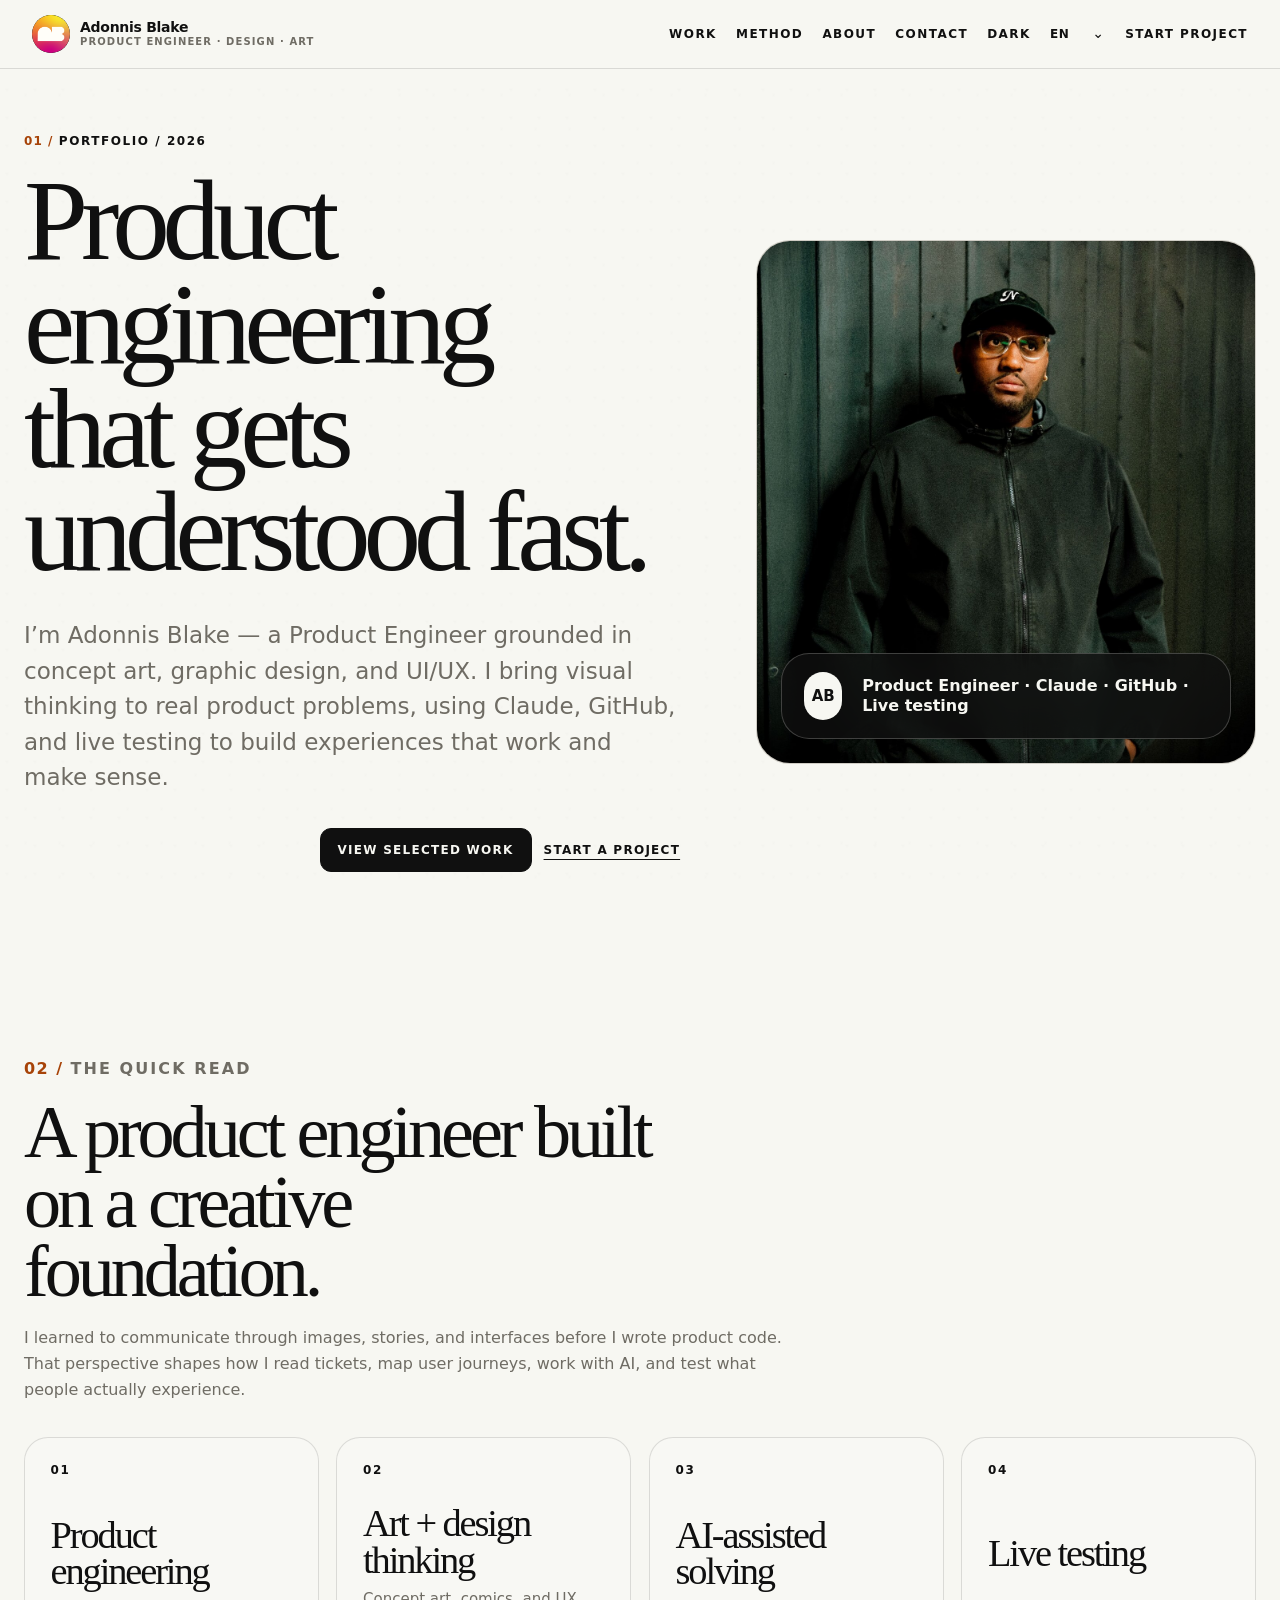
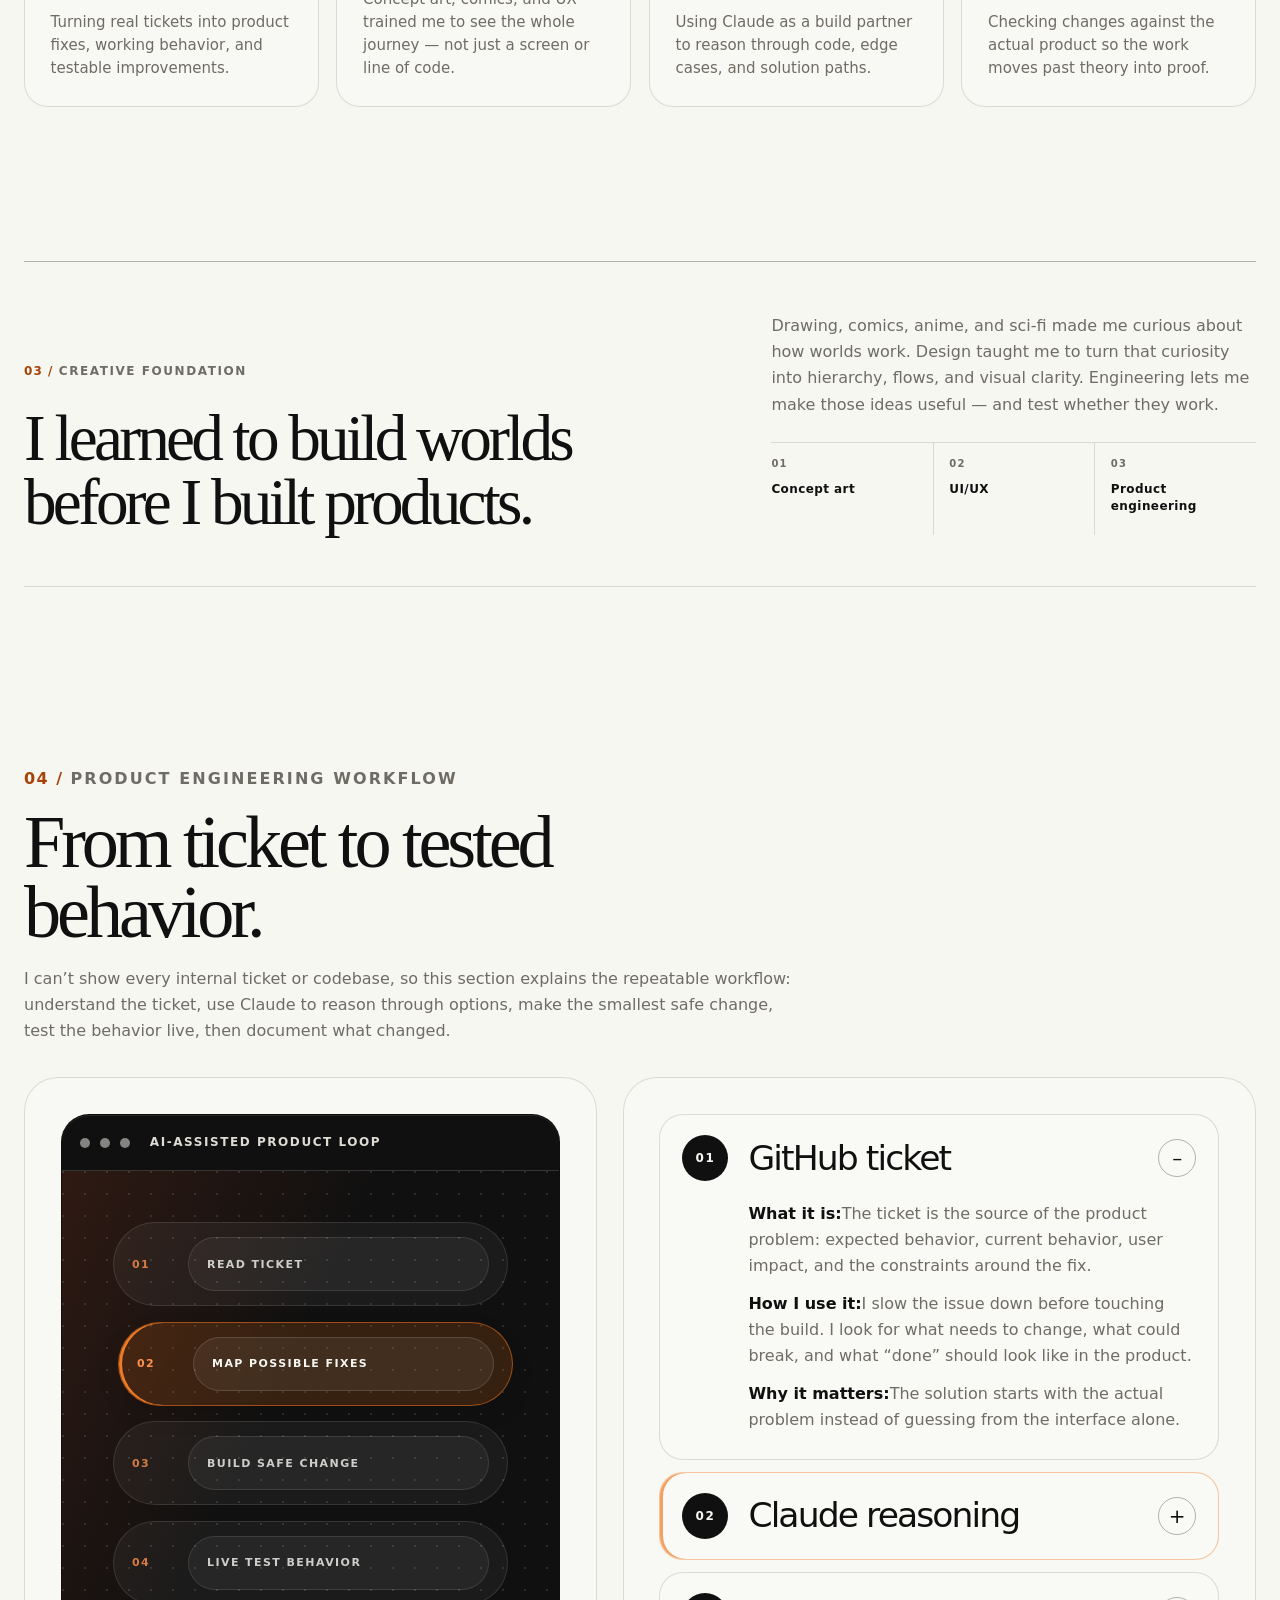
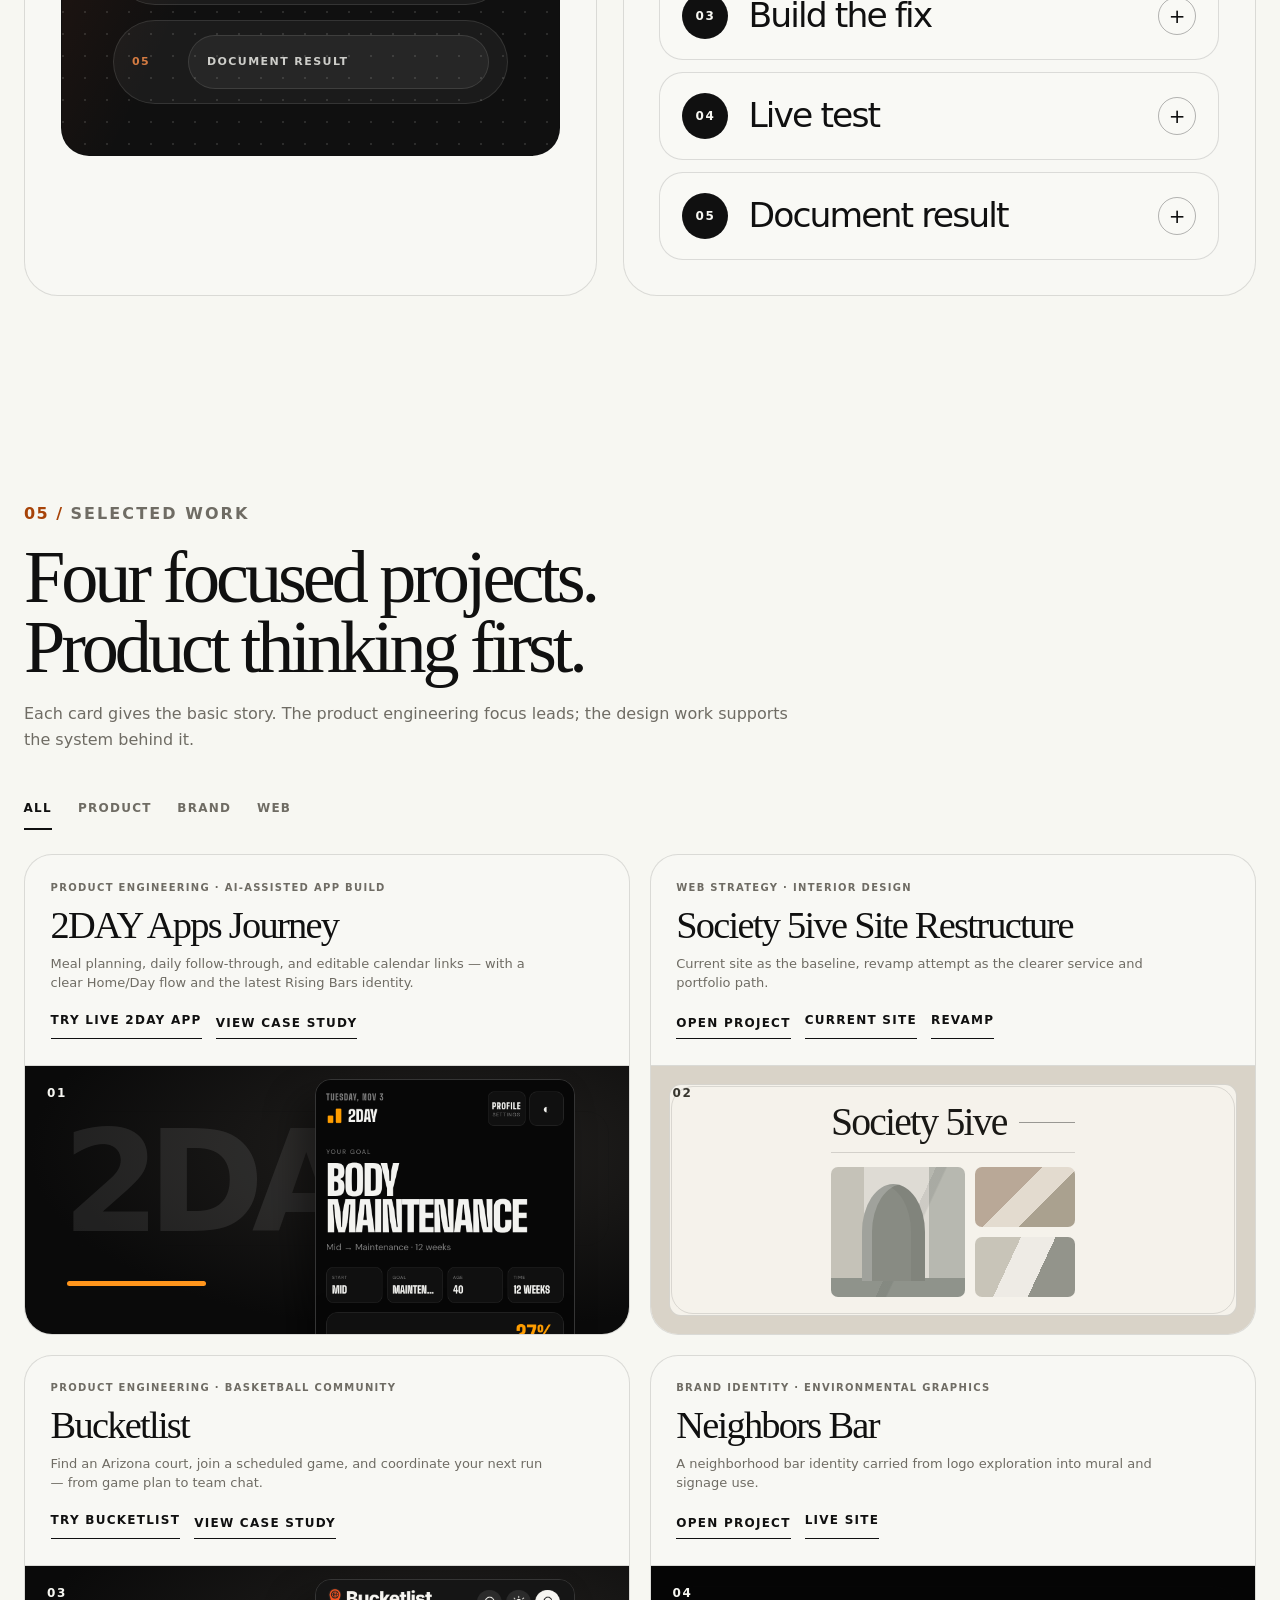
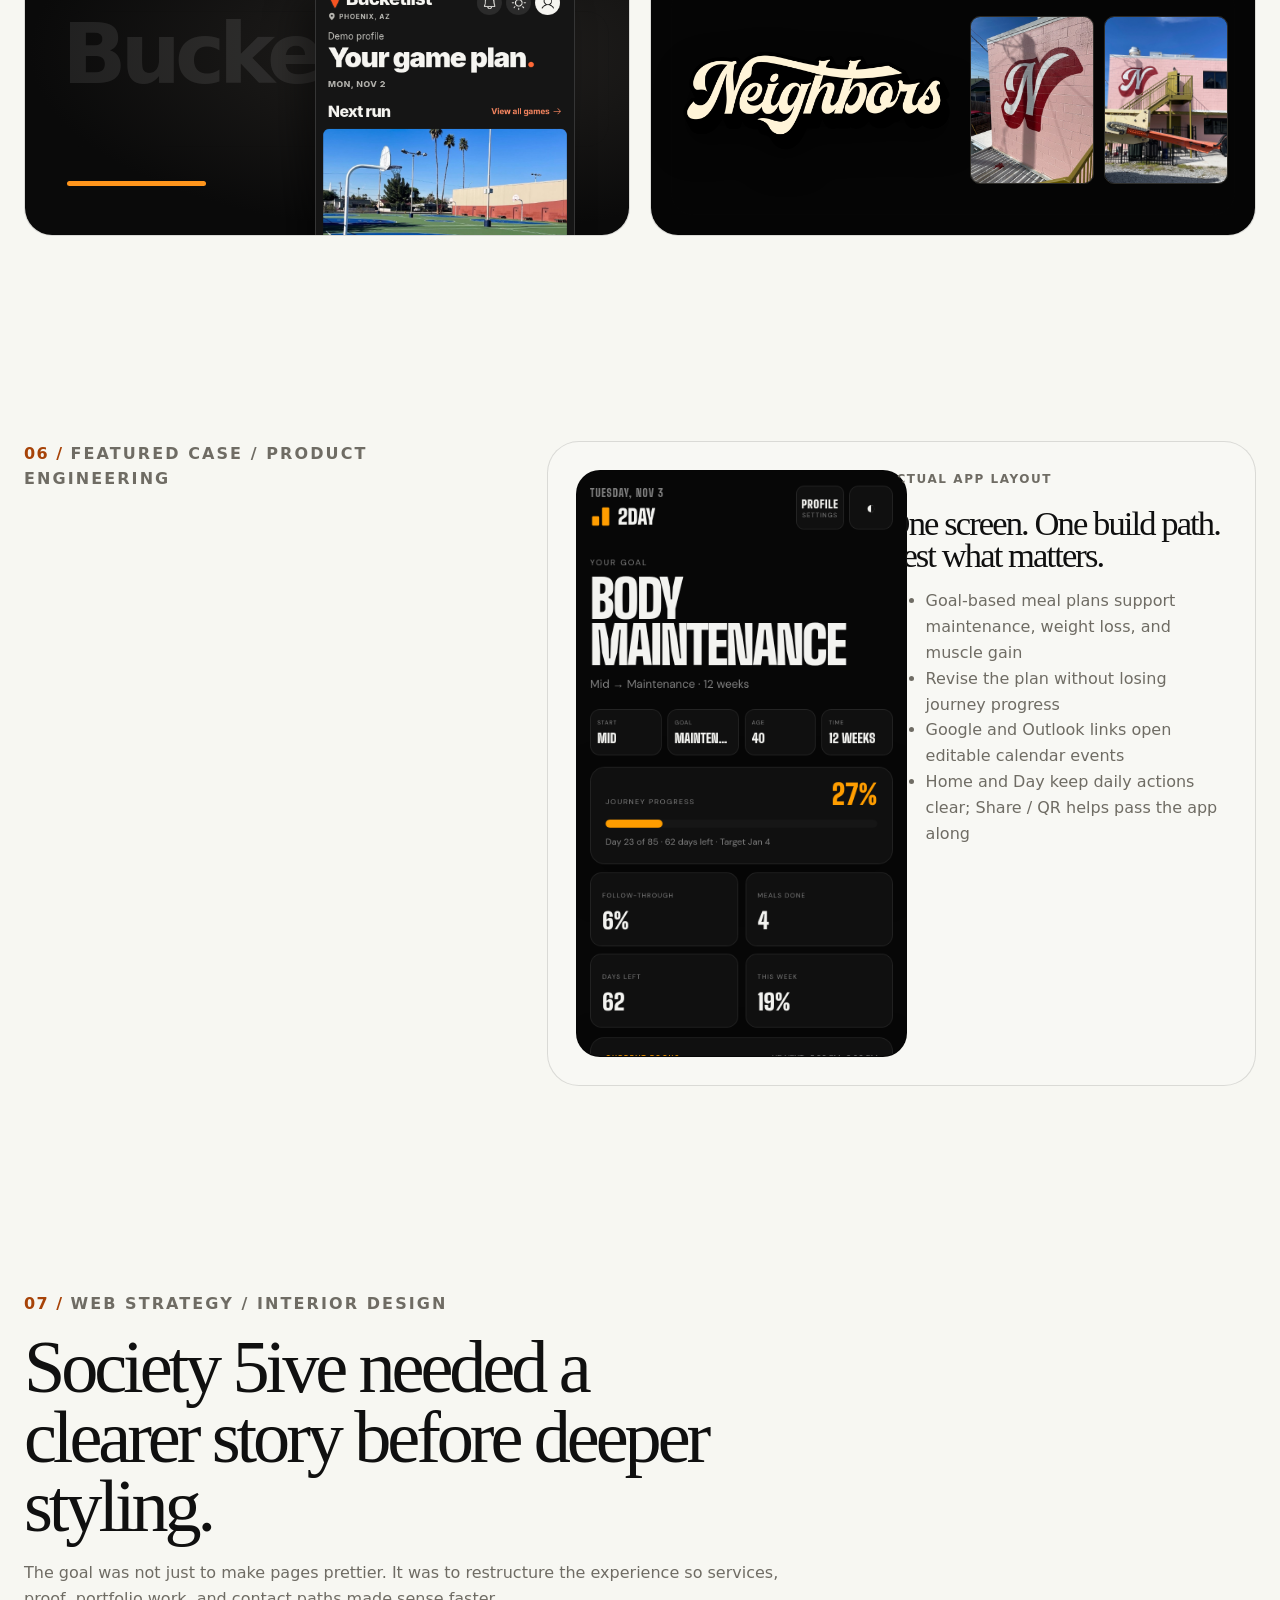
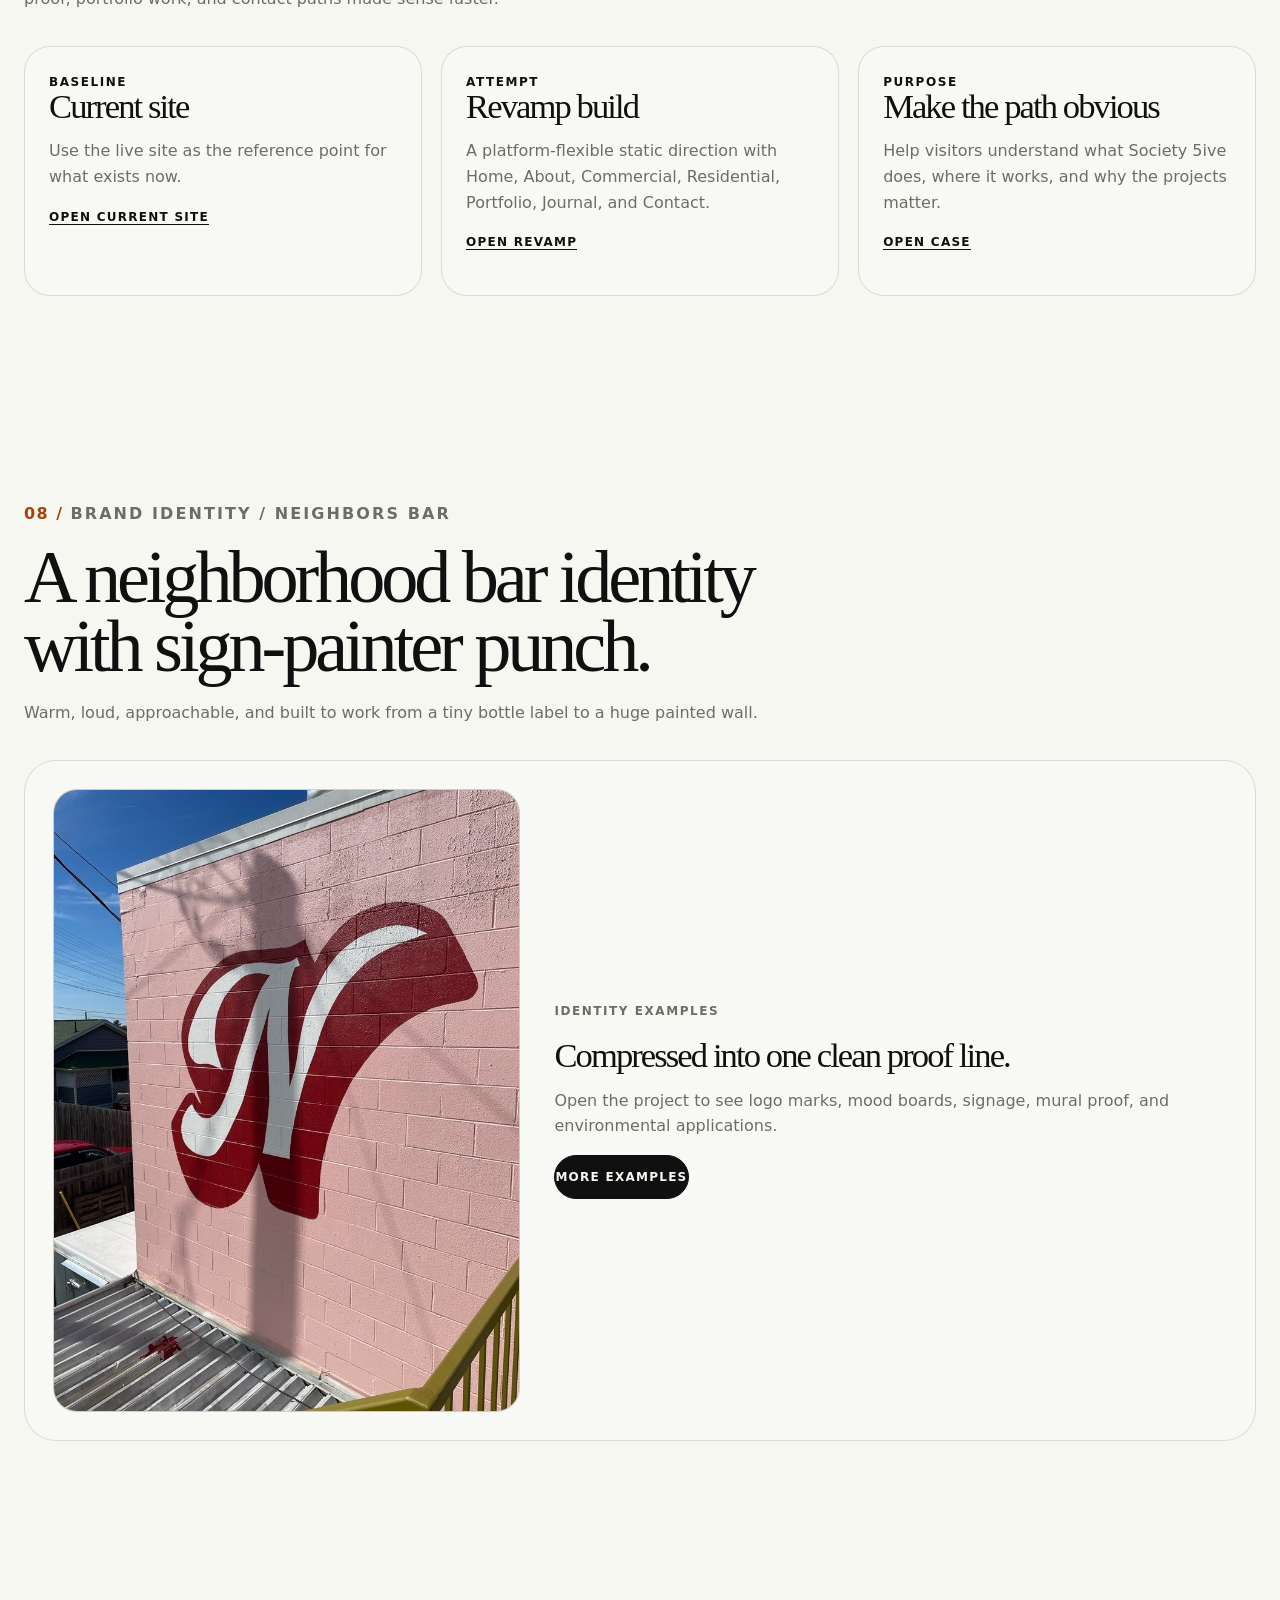
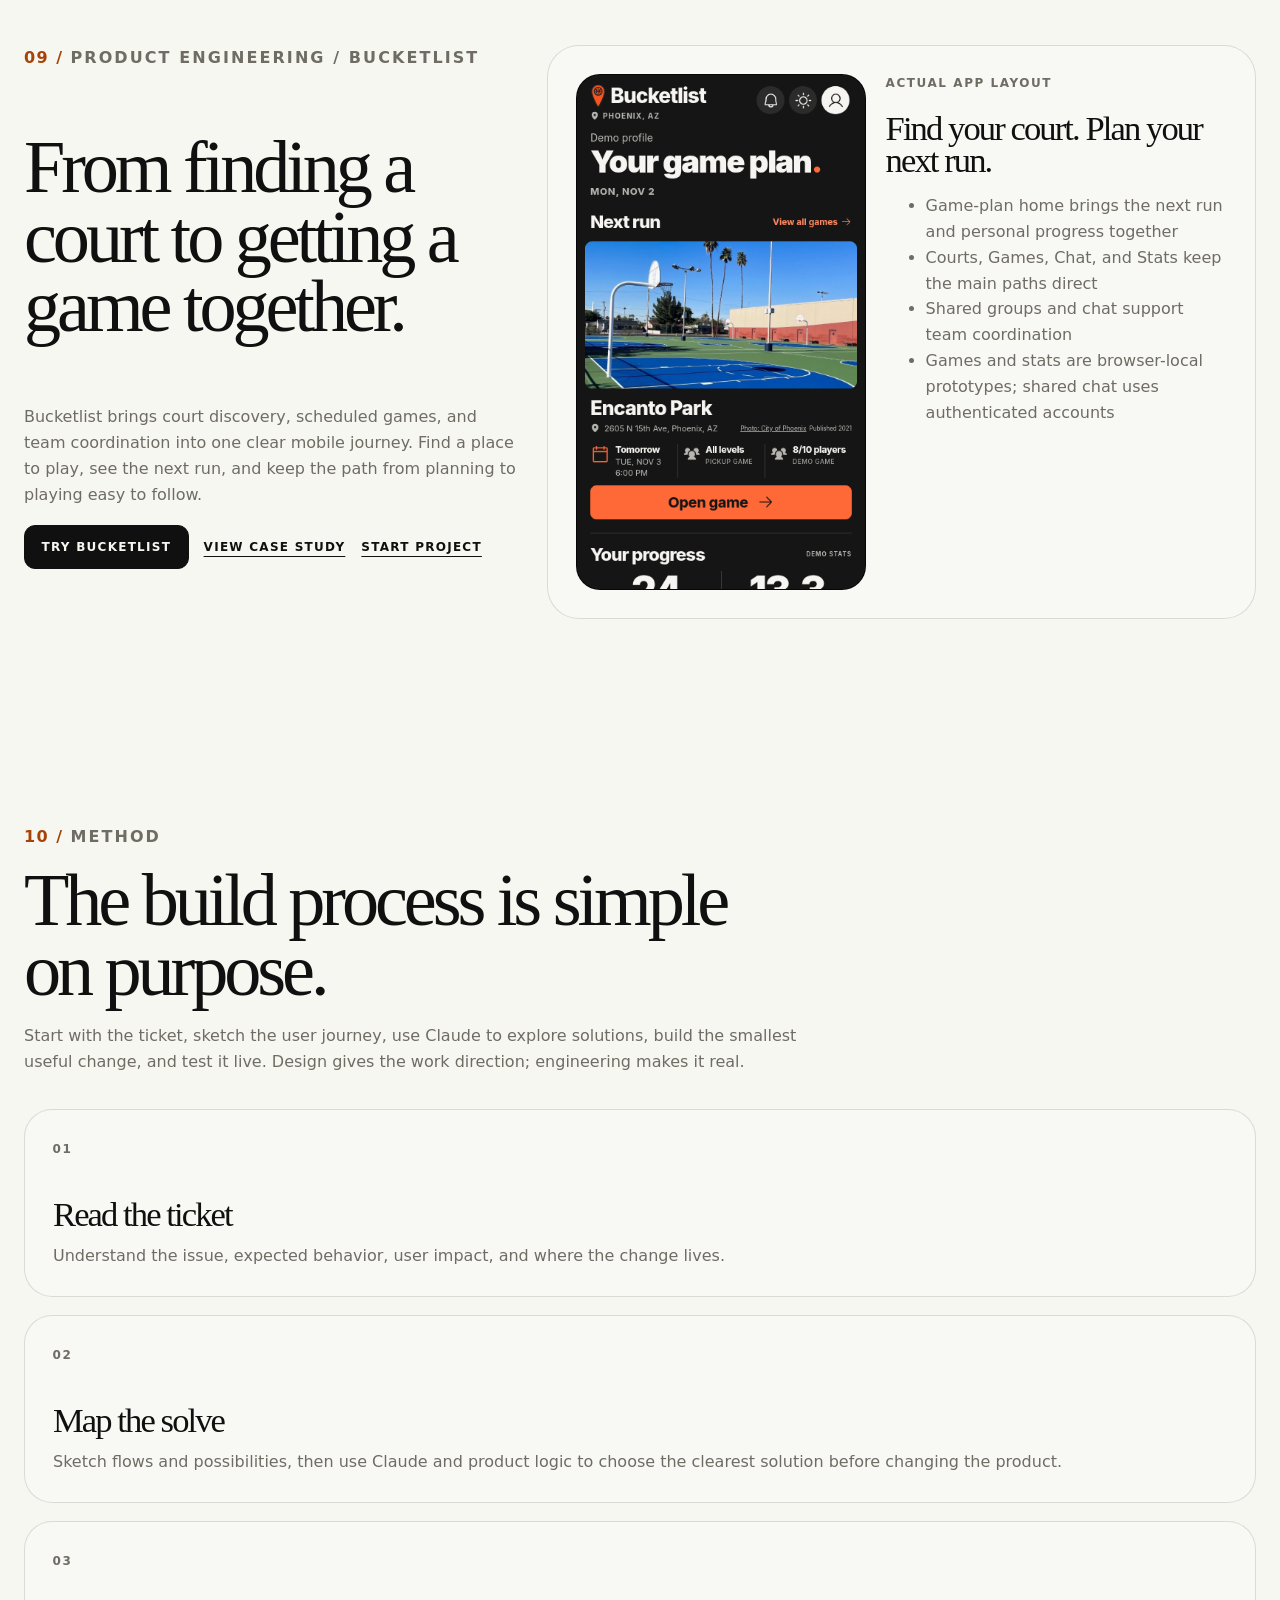
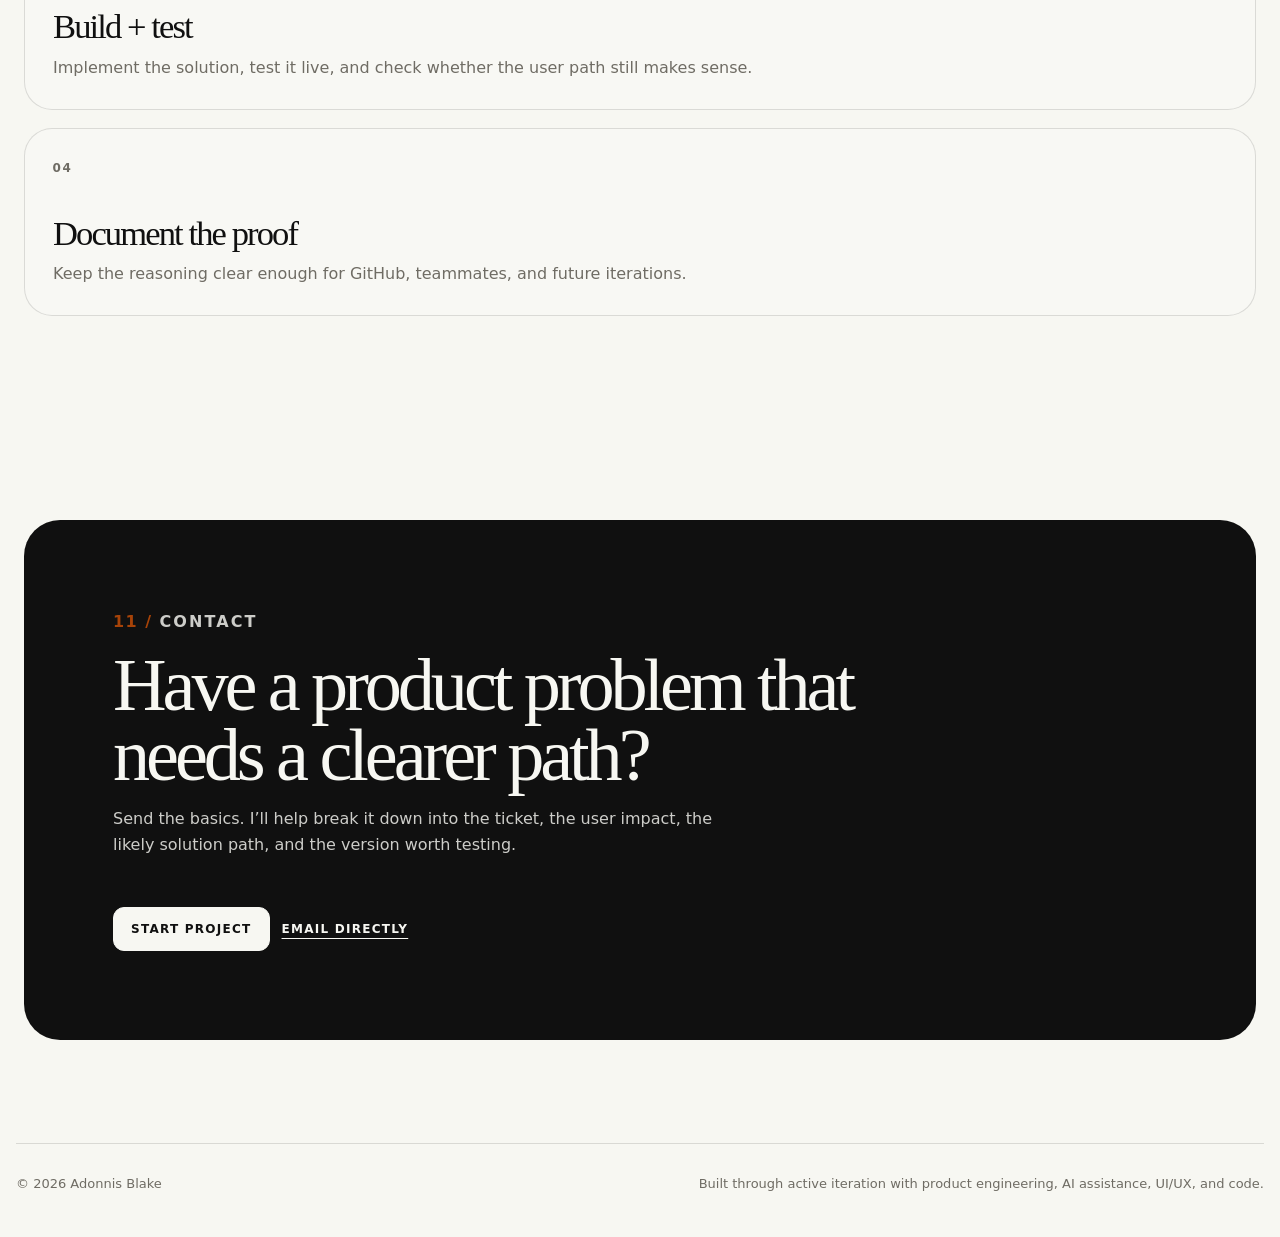
==== index.html @ 84b19114 "Refresh 2DAY portfolio previews and copy for release 12.1" ====
<!DOCTYPE html>
<html data-theme="light" lang="en">
<head>
<meta charset="utf-8"/>
<meta content="width=device-width, initial-scale=1" name="viewport"/><script>/* Match the saved theme before the first paint. */
try { const saved = localStorage.getItem('portfolio-theme'); if (saved === 'dark' || saved === 'light') document.documentElement.dataset.theme = saved; } catch (_) {}
</script>
<title>Adonnis Blake — Product Engineer / AI Build Practice</title>
<meta content="A simplified portfolio for Adonnis Blake: product engineering, Claude-assisted GitHub ticket work, live testing, UI/UX systems, and visual problem-solving." name="description"/>
<meta content="Adonnis Blake — Portfolio" property="og:title"/>
<meta content="Product engineering, Claude-assisted GitHub ticket work, live testing, UI/UX systems, and visual problem-solving with a concept-art edge." property="og:description"/>
<meta content="website" property="og:type"/>
<link href="assets/brand/adonnis-brand-icon.png" rel="icon" type="image/png"/>
<link href="assets/brand/adonnis-brand-icon.png" rel="apple-touch-icon"/>
<link as="image" href="assets/profile/adonnis-portrait.jpg" rel="preload"/>
<link href="styles.css" rel="stylesheet"/><link href="interaction.css" rel="stylesheet"/><link href="navigation.css" rel="stylesheet"/><link href="work-showcase.css" rel="stylesheet"/><link href="scroll-story.css" rel="stylesheet"/>
<link href="theme-contrast.css" rel="stylesheet"/><link href="studio-polish.css" rel="stylesheet"/>
</head>
<body>
<a class="skip" data-i18n="Skip to work" href="#work">Skip to work</a>
<div aria-hidden="true" class="grain"></div>
<header class="site-header" data-reveal="">
<a aria-label="Adonnis Blake home" class="brand" href="index.html#top">
<span class="brand-mark"><img alt="" src="assets/brand/adonnis-brand-icon.png"/></span>
<span class="brand-copy"><strong>Adonnis Blake</strong><small data-i18n="Product Engineer · Design · Art">Product Engineer · Design · Art</small></span>
</a>
<nav aria-label="Primary navigation" class="site-nav">
<a data-i18n="Work" href="#work">Work</a>
<a data-i18n="Method" href="#method">Method</a>
<a data-i18n="About" href="about.html">About</a>
<a data-i18n="Contact" href="#contact">Contact</a>
<button aria-label="Switch color theme" class="theme-toggle" data-i18n="Dark" data-theme-toggle="" type="button">Dark</button>
<label class="language-control"><span class="sr-only" data-i18n="Website language">Website language</span><select aria-label="Website language" data-language-select=""><option value="en">EN</option><option value="es">ES</option><option value="fr">FR</option><option value="zh">中文</option><option value="ja">日本語</option></select></label><button class="button button-dark nav-project-button" data-i18n="Start project" data-inquiry-open="" type="button">Start project</button>
</nav>
<button aria-controls="mobileNav" aria-expanded="false" class="menu-button" data-i18n="Menu" type="button">Menu</button>
</header>
<nav aria-label="Mobile navigation" class="mobile-nav" id="mobileNav">
<a data-i18n="Work" href="#work">Work</a>
<a data-i18n="Method" href="#method">Method</a>
<a data-i18n="About" href="about.html">About</a>
<a data-i18n="Contact" href="#contact">Contact</a>
<button aria-label="Switch color theme" class="theme-toggle" data-i18n="Dark" data-theme-toggle="" type="button">Dark</button>
<label class="language-control"><span class="sr-only" data-i18n="Website language">Website language</span><select aria-label="Website language" data-language-select=""><option value="en">EN</option><option value="es">ES</option><option value="fr">FR</option><option value="zh">中文</option><option value="ja">日本語</option></select></label><button class="button button-dark" data-i18n="Start project" data-inquiry-open="" type="button">Start project</button>
</nav>
<main id="top">
<section aria-label="Portfolio introduction" class="hero apple-hero">
<div class="hero-copy" data-reveal="">
<p class="eyebrow" data-i18n="Portfolio / 2026">Portfolio / 2026</p>
<h1 data-i18n="Product engineering that gets understood fast.">Product engineering that gets understood fast.</h1>
<p class="lead" data-i18n="I’m Adonnis Blake — a Product Engineer grounded in concept art, graphic design, and UI/UX. I bring visual thinking to real product problems, using Claude, GitHub, and live testing to build experiences that work and make sense.">I’m Adonnis Blake — a Product Engineer grounded in concept art, graphic design, and UI/UX. I bring visual thinking to real product problems, using Claude, GitHub, and live testing to build experiences that work and make sense.</p>
<div class="hero-actions">
<a class="button button-dark" data-i18n="View selected work" href="#work">View selected work</a>
<button class="button button-ghost" data-i18n="Start a project" data-inquiry-open="" type="button">Start a project</button>
</div>
</div>
<aside aria-label="Portfolio summary card" class="hero-product" data-reveal="">
<div class="hero-device">
<img alt="Portrait of Adonnis Blake" data-hero-parallax="" src="assets/profile/adonnis-portrait.jpg"/>
<div class="device-overlay">
<span>AB</span>
<p data-i18n="Product Engineer · Claude · GitHub · Live testing">Product Engineer · Claude · GitHub · Live testing</p>
</div>
</div>
</aside>
</section>
<section aria-labelledby="quick-read-title" class="section quick-read">
<div class="section-head compact" data-reveal="">
<p class="eyebrow" data-i18n="The quick read">The quick read</p>
<h2 data-i18n="A product engineer built on a creative foundation." id="quick-read-title">A product engineer built on a creative foundation.</h2>
<p data-i18n="I learned to communicate through images, stories, and interfaces before I wrote product code. That perspective shapes how I read tickets, map user journeys, work with AI, and test what people actually experience.">I learned to communicate through images, stories, and interfaces before I wrote product code. That perspective shapes how I read tickets, map user journeys, work with AI, and test what people actually experience.</p>
</div>
<div aria-label="Core creative lanes" class="feature-strip quick-lanes" data-reveal="">
<article><span>01</span><h3 data-i18n="Product engineering">Product engineering</h3><p data-i18n="Turning real tickets into product fixes, working behavior, and testable improvements.">Turning real tickets into product fixes, working behavior, and testable improvements.</p></article>
<article><span>02</span><h3 data-i18n="Art + design thinking">Art + design thinking</h3><p data-i18n="Concept art, comics, and UX trained me to see the whole journey — not just a screen or line of code.">Concept art, comics, and UX trained me to see the whole journey — not just a screen or line of code.</p></article>
<article><span>03</span><h3 data-i18n="AI-assisted solving">AI-assisted solving</h3><p data-i18n="Using Claude as a build partner to reason through code, edge cases, and solution paths.">Using Claude as a build partner to reason through code, edge cases, and solution paths.</p></article>
<article><span>04</span><h3 data-i18n="Live testing">Live testing</h3><p data-i18n="Checking changes against the actual product so the work moves past theory into proof.">Checking changes against the actual product so the work moves past theory into proof.</p></article>
</div>
</section>
<section aria-labelledby="creative-foundation-title" class="section creative-foundation">
<div class="creative-grid" data-reveal="">
<div class="creative-copy">
<p class="eyebrow" data-i18n="Creative foundation">Creative foundation</p>
<h2 id="creative-foundation-title" data-i18n="I learned to build worlds before I built products.">I learned to build worlds before I built products.</h2>
</div>
<div class="creative-support">
<p data-i18n="Drawing, comics, anime, and sci-fi made me curious about how worlds work. Design taught me to turn that curiosity into hierarchy, flows, and visual clarity. Engineering lets me make those ideas useful — and test whether they work.">Drawing, comics, anime, and sci-fi made me curious about how worlds work. Design taught me to turn that curiosity into hierarchy, flows, and visual clarity. Engineering lets me make those ideas useful — and test whether they work.</p>
<ol class="creative-path">
<li><span>01</span><strong data-i18n="Concept art">Concept art</strong></li>
<li><span>02</span><strong>UI/UX</strong></li>
<li><span>03</span><strong data-i18n="Product engineering">Product engineering</strong></li>
</ol>
</div>
</div>
</section>
<section aria-labelledby="skill-update-title" class="section skill-update">
<div class="section-head compact" data-reveal="">
<p class="eyebrow" data-i18n="Product engineering workflow">Product engineering workflow</p>
<h2 data-i18n="From ticket to tested behavior." id="skill-update-title">From ticket to tested behavior.</h2>
<p data-i18n="I can’t show every internal ticket or codebase, so this section explains the repeatable workflow: understand the ticket, use Claude to reason through options, make the smallest safe change, test the behavior live, then document what changed.">I can’t show every internal ticket or codebase, so this section explains the repeatable workflow: understand the ticket, use Claude to reason through options, make the smallest safe change, test the behavior live, then document what changed.</p>
</div>
<div class="engineering-workflow" data-reveal="">
<div aria-label="Product engineering workflow preview" aria-live="off" class="workflow-visual" data-workflow-scroll="">
<div class="workflow-window">
<div class="workflow-window-top">
<span></span><span></span><span></span>
<p data-i18n="AI-assisted product loop">AI-assisted product loop</p>
</div>
<ol aria-label="Product engineering workflow steps" class="workflow-code-lines">
<li class="is-current" data-workflow-step="1"><b>01</b><span data-i18n="Read ticket">Read ticket</span></li>
<li data-workflow-step="2"><b>02</b><span data-i18n="Map possible fixes">Map possible fixes</span></li>
<li data-workflow-step="3"><b>03</b><span data-i18n="Build safe change">Build safe change</span></li>
<li data-workflow-step="4"><b>04</b><span data-i18n="Live test behavior">Live test behavior</span></li>
<li data-workflow-step="5"><b>05</b><span data-i18n="Document result">Document result</span></li>
</ol>
</div>
</div>
<div aria-label="Product engineering focus areas" class="workflow-accordion">
<details class="workflow-tab is-current" data-step="1" open="">
<summary><span>01</span><strong data-i18n="GitHub ticket">GitHub ticket</strong></summary>
<div class="workflow-tab-body">
<p><b data-i18n="What it is:">What it is:</b><span data-i18n="The ticket is the source of the product problem: expected behavior, current behavior, user impact, and the constraints around the fix.">The ticket is the source of the product problem: expected behavior, current behavior, user impact, and the constraints around the fix.</span></p>
<p><b data-i18n="How I use it:">How I use it:</b><span data-i18n="I slow the issue down before touching the build. I look for what needs to change, what could break, and what “done” should look like in the product.">I slow the issue down before touching the build. I look for what needs to change, what could break, and what “done” should look like in the product.</span></p>
<p><b data-i18n="Why it matters:">Why it matters:</b><span data-i18n="The solution starts with the actual problem instead of guessing from the interface alone.">The solution starts with the actual problem instead of guessing from the interface alone.</span></p>
</div>
</details>
<details class="workflow-tab" data-step="2">
<summary><span>02</span><strong data-i18n="Claude reasoning">Claude reasoning</strong></summary>
<div class="workflow-tab-body">
<p><b data-i18n="What it is:">What it is:</b><span data-i18n="Claude is a reasoning and build partner that helps compare code paths, possible causes, edge cases, and implementation options.">Claude is a reasoning and build partner that helps compare code paths, possible causes, edge cases, and implementation options.</span></p>
<p><b data-i18n="How I use it:">How I use it:</b><span data-i18n="I use it like a senior pair-programming assistant: ask better questions, test assumptions, compare possible fixes, and avoid overbuilding the solution.">I use it like a senior pair-programming assistant: ask better questions, test assumptions, compare possible fixes, and avoid overbuilding the solution.</span></p>
<p><b data-i18n="Why it matters:">Why it matters:</b><span data-i18n="AI helps me move faster, but the work stays connected to the ticket, the user need, and the product behavior I need to prove.">AI helps me move faster, but the work stays connected to the ticket, the user need, and the product behavior I need to prove.</span></p>
</div>
</details>
<details class="workflow-tab" data-step="3">
<summary><span>03</span><strong data-i18n="Build the fix">Build the fix</strong></summary>
<div class="workflow-tab-body">
<p><b data-i18n="What it is:">What it is:</b><span data-i18n="The build step turns the reasoning into a working change: UI behavior, product logic, layout adjustment, or bug fix.">The build step turns the reasoning into a working change: UI behavior, product logic, layout adjustment, or bug fix.</span></p>
<p><b data-i18n="How I use it:">How I use it:</b><span data-i18n="I aim for the smallest safe change first. The goal is not to complicate the code — it is to make the product behave correctly.">I aim for the smallest safe change first. The goal is not to complicate the code — it is to make the product behave correctly.</span></p>
<p><b data-i18n="Why it matters:">Why it matters:</b><span data-i18n="Smaller changes are easier to review, easier to test, and easier to explain to the people depending on the product.">Smaller changes are easier to review, easier to test, and easier to explain to the people depending on the product.</span></p>
</div>
</details>
<details class="workflow-tab" data-step="4">
<summary><span>04</span><strong data-i18n="Live test">Live test</strong></summary>
<div class="workflow-tab-body">
<p><b data-i18n="What it is:">What it is:</b><span data-i18n="Live testing checks the change inside the actual product flow instead of only trusting the code, the mockup, or the AI suggestion.">Live testing checks the change inside the actual product flow instead of only trusting the code, the mockup, or the AI suggestion.</span></p>
<p><b data-i18n="How I use it:">How I use it:</b><span data-i18n="I test the before-and-after behavior, make sure the expected result happens, and watch for anything that feels confusing or broken for the user.">I test the before-and-after behavior, make sure the expected result happens, and watch for anything that feels confusing or broken for the user.</span></p>
<p><b data-i18n="Why it matters:">Why it matters:</b><span data-i18n="The work becomes proof-based: ticket → build → observed behavior.">The work becomes proof-based: ticket → build → observed behavior.</span></p>
</div>
</details>
<details class="workflow-tab" data-step="5">
<summary><span>05</span><strong data-i18n="Document result">Document result</strong></summary>
<div class="workflow-tab-body">
<p><b data-i18n="What it is:">What it is:</b><span data-i18n="Documentation explains what changed, why it changed, how it was tested, and what someone else should know when reviewing the work.">Documentation explains what changed, why it changed, how it was tested, and what someone else should know when reviewing the work.</span></p>
<p><b data-i18n="How I use it:">How I use it:</b><span data-i18n="I capture the important decisions, test notes, and product behavior so the solution is easier to review, revisit, and build on later.">I capture the important decisions, test notes, and product behavior so the solution is easier to review, revisit, and build on later.</span></p>
<p><b data-i18n="Why it matters:">Why it matters:</b><span data-i18n="Clear documentation turns a fix into shared understanding — and that is where design judgment supports engineering work.">Clear documentation turns a fix into shared understanding — and that is where design judgment supports engineering work.</span></p>
</div>
</details>
</div>
</div>
</section>
<section aria-labelledby="selected-work-title" class="section work-section" id="work">
<div class="section-head compact" data-reveal="">
<p class="eyebrow" data-i18n="Selected work">Selected work</p>
<h2 data-i18n="Four focused projects. Product thinking first." id="selected-work-title">Four focused projects. Product thinking first.</h2>
<p data-i18n="Each card gives the basic story. The product engineering focus leads; the design work supports the system behind it.">Each card gives the basic story. The product engineering focus leads; the design work supports the system behind it.</p>
</div>
<div aria-label="Project filters" class="filter-row" data-reveal="">
<button class="filter active" data-filter="all" data-i18n="All" type="button">All</button>
<button class="filter" data-filter="product" data-i18n="Product" type="button">Product</button>
<button class="filter" data-filter="brand" data-i18n="Brand" type="button">Brand</button>
<button class="filter" data-filter="web" data-i18n="Web" type="button">Web</button>
</div>
<div aria-label="Selected projects" class="work-grid">
<article class="project-card" data-category="product" data-modal="twoday" data-reveal="">
<a class="project-visual has-image visual-twoday" href="https://adoblake.github.io/2DAY-APP/" target="_blank" rel="noopener noreferrer" data-i18n-aria-label="Try live 2DAY app" aria-label="Try live 2DAY app">
<span class="project-number">01</span>
<img alt="2DAY Apps actual home layout preview" loading="lazy" src="assets/2day/2day-home-v12-1.png"/>
</a>
<div class="project-info">
<p data-i18n="Product Engineering · AI-assisted app build">Product Engineering · AI-assisted app build</p>
<h3>2DAY Apps Journey</h3>
<span data-i18n="Meal planning, daily follow-through, and editable calendar links — with a clear Home/Day flow and the latest Rising Bars identity.">Meal planning, daily follow-through, and editable calendar links — with a clear Home/Day flow and the latest Rising Bars identity.</span>
<div class="card-actions">
<a class="text-button" data-i18n="Try live 2DAY app" href="https://adoblake.github.io/2DAY-APP/" rel="noopener noreferrer" target="_blank">Try live 2DAY app</a>
<button class="text-button" data-i18n="View case study" data-modal-open="twoday" type="button">View case study</button>
</div>
</div>
</article>
<article class="project-card" data-category="web" data-modal="society" data-reveal="">
<button aria-label="Open Society 5ive project" class="project-visual visual-society" data-modal-open="society" type="button">
<span class="project-number">02</span>
<div aria-hidden="true" class="society-mini">
<div class="society-preview-masthead"><strong>Society 5ive</strong><i></i></div>
<div class="society-preview-layout">
<div class="society-preview-feature"></div>
<div class="society-preview-side"><i></i><i></i></div>
</div>
</div>
</button>
<div class="project-info">
<p data-i18n="Web Strategy · Interior Design">Web Strategy · Interior Design</p>
<h3 data-i18n="Society 5ive Site Restructure">Society 5ive Site Restructure</h3>
<span data-i18n="Current site as the baseline, revamp attempt as the clearer service and portfolio path.">Current site as the baseline, revamp attempt as the clearer service and portfolio path.</span>
<div class="card-actions">
<button class="text-button" data-i18n="Open project" data-modal-open="society" type="button">Open project</button>
<a class="text-button" data-i18n="Current site" href="https://society5ive.com/" rel="noreferrer" target="_blank">Current site</a>
<a class="text-button" data-i18n="Revamp" href="assets/society5ive/index.html" rel="noreferrer" target="_blank">Revamp</a>
</div>
</div>
</article>
<article class="project-card" data-category="product" data-modal="bucketlist" data-reveal="">
<a class="project-visual has-image visual-bucketlist" href="https://adoblake.github.io/bucketlist/" target="_blank" rel="noopener noreferrer" data-i18n-aria-label="Try BUCKETLIST" aria-label="Try BUCKETLIST">
<span class="project-number">03</span>
<img alt="Bucketlist game-plan screen showing the next basketball run at Encanto Park" loading="lazy" src="assets/bucketlist/game-plan-dark.png"/>
</a>
<div class="project-info">
<p data-i18n="Product Engineering · Basketball Community">Product Engineering · Basketball Community</p>
<h3>Bucketlist</h3>
<span data-i18n="Find an Arizona court, join a scheduled game, and coordinate your next run — from game plan to team chat.">Find an Arizona court, join a scheduled game, and coordinate your next run — from game plan to team chat.</span>
<div class="card-actions">
<a class="text-button" data-i18n="Try BUCKETLIST" href="https://adoblake.github.io/bucketlist/" target="_blank" rel="noopener noreferrer">Try BUCKETLIST</a>
<button class="text-button" data-i18n="View case study" data-modal-open="bucketlist" type="button">View case study</button>
</div>
</div>
</article>
<article class="project-card" data-category="brand" data-modal="neighbors" data-reveal="">
<button class="project-visual has-image visual-neighbor" data-caption="Neighbors Bar — custom wordmark exploration" data-image="assets/neighbors/neighbors-wordmark.png" type="button">
<span class="project-number">04</span>
<div aria-hidden="true" class="neighbor-preview">
<img alt="" class="neighbor-wordmark" loading="lazy" src="assets/neighbors/neighbors-wordmark.png"/>
<div class="neighbor-preview-strip">
<img alt="" loading="lazy" src="assets/neighbors/neighbors-wall-close.jpg"/>
<img alt="" loading="lazy" src="assets/neighbors/neighbors-building.jpg"/>
</div>
</div>
</button>
<div class="project-info">
<p data-i18n="Brand Identity · Environmental Graphics">Brand Identity · Environmental Graphics</p>
<h3>Neighbors Bar</h3>
<span data-i18n="A neighborhood bar identity carried from logo exploration into mural and signage use.">A neighborhood bar identity carried from logo exploration into mural and signage use.</span>
<div class="card-actions">
<button class="text-button" data-i18n="Open project" data-modal-open="neighbors" type="button">Open project</button>
<a class="text-button" data-i18n="Live site" href="https://neighborsgso.com/" rel="noreferrer" target="_blank">Live site</a>
</div>
</div>
</article>
</div>
</section>
<section aria-labelledby="twoday-title" class="section product-section split-case app-case" id="twoday-case">
<div class="case-copy" data-reveal="">
<p class="eyebrow" data-i18n="Featured case / Product Engineering">Featured case / Product Engineering</p>
<h2 data-i18n="2DAY shows the shift from design thinking to product engineering." id="twoday-title">2DAY shows the shift from design thinking to product engineering.</h2>
<p data-i18n="2DAY is still a product build journey, but the focus now sits closer to product engineering: translate the user goal, shape the logic, use AI assistance to accelerate the build, test the working version, and keep the interface simple enough that the next action is obvious.">2DAY is still a product build journey, but the focus now sits closer to product engineering: translate the user goal, shape the logic, use AI assistance to accelerate the build, test the working version, and keep the interface simple enough that the next action is obvious.</p>
<div class="case-actions">
<a class="button button-dark" data-i18n="Try live 2DAY app" href="https://adoblake.github.io/2DAY-APP/" rel="noopener noreferrer" target="_blank">Try live 2DAY app</a>
<button class="button button-ghost" data-i18n="View case study" data-modal-open="twoday" type="button">View case study</button>
<button class="button button-ghost" data-i18n="Start project" data-inquiry-open="" type="button">Start project</button>
</div>
</div>
<div class="app-showcase" data-reveal="">
<a class="app-proof" href="https://adoblake.github.io/2DAY-APP/" target="_blank" rel="noopener noreferrer" data-i18n-aria-label="Try live 2DAY app" aria-label="Try live 2DAY app">
<img alt="Current 2DAY Home screen with Rising Bars branding, maintenance goal, journey progress, and current focus" loading="lazy" src="assets/2day/2day-home-v12-1.png"/>
</a>
<div class="app-proof-notes">
<p class="eyebrow" data-i18n="Actual app layout">Actual app layout</p>
<h3 data-i18n="One screen. One build path. Test what matters.">One screen. One build path. Test what matters.</h3>
<ul>
<li data-i18n="Goal-based meal plans support maintenance, weight loss, and muscle gain">Goal-based meal plans support maintenance, weight loss, and muscle gain</li>
<li data-i18n="Revise the plan without losing journey progress">Revise the plan without losing journey progress</li>
<li data-i18n="Google and Outlook links open editable calendar events">Google and Outlook links open editable calendar events</li>
<li data-i18n="Home and Day keep daily actions clear; Share / QR helps pass the app along">Home and Day keep daily actions clear; Share / QR helps pass the app along</li>
</ul>
</div>
</div>
</section>
<section aria-labelledby="society-title" class="section simple-case" id="society-case">
<div class="section-head compact" data-reveal="">
<p class="eyebrow" data-i18n="Web strategy / Interior design">Web strategy / Interior design</p>
<h2 data-i18n="Society 5ive needed a clearer story before deeper styling." id="society-title">Society 5ive needed a clearer story before deeper styling.</h2>
<p data-i18n="The goal was not just to make pages prettier. It was to restructure the experience so services, proof, portfolio work, and contact paths made sense faster.">The goal was not just to make pages prettier. It was to restructure the experience so services, proof, portfolio work, and contact paths made sense faster.</p>
</div>
<div class="bento-grid" data-reveal="">
<article><span data-i18n="Baseline">Baseline</span><h3 data-i18n="Current site">Current site</h3><p data-i18n="Use the live site as the reference point for what exists now.">Use the live site as the reference point for what exists now.</p><a class="text-button" data-i18n="Open current site" href="https://society5ive.com/" rel="noreferrer" target="_blank">Open current site</a></article>
<article><span data-i18n="Attempt">Attempt</span><h3 data-i18n="Revamp build">Revamp build</h3><p data-i18n="A platform-flexible static direction with Home, About, Commercial, Residential, Portfolio, Journal, and Contact.">A platform-flexible static direction with Home, About, Commercial, Residential, Portfolio, Journal, and Contact.</p><a class="text-button" data-i18n="Open revamp" href="assets/society5ive/index.html" rel="noreferrer" target="_blank">Open revamp</a></article>
<article><span data-i18n="Purpose">Purpose</span><h3 data-i18n="Make the path obvious">Make the path obvious</h3><p data-i18n="Help visitors understand what Society 5ive does, where it works, and why the projects matter.">Help visitors understand what Society 5ive does, where it works, and why the projects matter.</p><button class="text-button" data-i18n="Open case" data-modal-open="society" type="button">Open case</button></article>
</div>
</section>
<section aria-labelledby="neighbors-title" class="section simple-case" id="neighbors-case">
<div class="section-head compact" data-reveal="">
<p class="eyebrow" data-i18n="Brand identity / Neighbors Bar">Brand identity / Neighbors Bar</p>
<h2 data-i18n="A neighborhood bar identity with sign-painter punch." id="neighbors-title">A neighborhood bar identity with sign-painter punch.</h2>
<p data-i18n="Warm, loud, approachable, and built to work from a tiny bottle label to a huge painted wall.">Warm, loud, approachable, and built to work from a tiny bottle label to a huge painted wall.</p>
</div>
<div class="feature-panel" data-reveal="">
<button data-caption="Neighbors wall mark — corrected orientation" data-image="assets/neighbors/neighbors-wall-close.jpg"><img alt="Neighbors wall mark on pink brick" loading="lazy" src="assets/neighbors/neighbors-wall-close.jpg"/></button>
<div>
<p class="eyebrow" data-i18n="Identity examples">Identity examples</p>
<h3 data-i18n="Compressed into one clean proof line.">Compressed into one clean proof line.</h3>
<p data-i18n="Open the project to see logo marks, mood boards, signage, mural proof, and environmental applications.">Open the project to see logo marks, mood boards, signage, mural proof, and environmental applications.</p>
<button class="button button-dark" data-i18n="More examples" data-modal-open="neighbors" type="button">More examples</button>
</div>
</div>
</section>
<section aria-labelledby="bucketlist-title" class="section product-section split-case app-case" id="bucketlist-case">
<div class="case-copy" data-reveal="">
<p class="eyebrow" data-i18n="Product engineering / Bucketlist">Product engineering / Bucketlist</p>
<h2 data-i18n="From finding a court to getting a game together." id="bucketlist-title">From finding a court to getting a game together.</h2>
<p data-i18n="Bucketlist brings court discovery, scheduled games, and team coordination into one clear mobile journey. Find a place to play, see the next run, and keep the path from planning to playing easy to follow.">Bucketlist brings court discovery, scheduled games, and team coordination into one clear mobile journey. Find a place to play, see the next run, and keep the path from planning to playing easy to follow.</p>
<div class="case-actions">
<a class="button button-dark" data-i18n="Try BUCKETLIST" href="https://adoblake.github.io/bucketlist/" target="_blank" rel="noopener noreferrer">Try BUCKETLIST</a>
<button class="button button-ghost" data-i18n="View case study" data-modal-open="bucketlist" type="button">View case study</button>
<button class="button button-ghost" data-i18n="Start project" data-inquiry-open="" type="button">Start project</button>
</div>
</div>
<div class="app-showcase" data-reveal="">
<a class="app-proof" href="https://adoblake.github.io/bucketlist/" target="_blank" rel="noopener noreferrer" data-i18n-aria-label="Try BUCKETLIST" aria-label="Try BUCKETLIST">
<img alt="Bucketlist game-plan home with the next basketball run and demonstration progress" loading="lazy" src="assets/bucketlist/game-plan-dark.png"/>
</a>
<div class="app-proof-notes">
<p class="eyebrow" data-i18n="Actual app layout">Actual app layout</p>
<h3 data-i18n="Find your court. Plan your next run.">Find your court. Plan your next run.</h3>
<ul>
<li data-i18n="Game-plan home brings the next run and personal progress together">Game-plan home brings the next run and personal progress together</li>
<li data-i18n="Courts, Games, Chat, and Stats keep the main paths direct">Courts, Games, Chat, and Stats keep the main paths direct</li>
<li data-i18n="Shared groups and chat support team coordination">Shared groups and chat support team coordination</li>
<li data-i18n="Games and stats are browser-local prototypes; shared chat uses authenticated accounts">Games and stats are browser-local prototypes; shared chat uses authenticated accounts</li>
</ul>
</div>
</div>
</section>
<section aria-labelledby="method-title" class="section method-section" id="method">
<div class="section-head compact" data-reveal="">
<p class="eyebrow" data-i18n="Method">Method</p>
<h2 data-i18n="The build process is simple on purpose." id="method-title">The build process is simple on purpose.</h2>
<p data-i18n="Start with the ticket, sketch the user journey, use Claude to explore solutions, build the smallest useful change, and test it live. Design gives the work direction; engineering makes it real.">Start with the ticket, sketch the user journey, use Claude to explore solutions, build the smallest useful change, and test it live. Design gives the work direction; engineering makes it real.</p>
</div>
<div class="method-list" data-reveal="">
<article><span>01</span><h3 data-i18n="Read the ticket">Read the ticket</h3><p data-i18n="Understand the issue, expected behavior, user impact, and where the change lives.">Understand the issue, expected behavior, user impact, and where the change lives.</p></article>
<article><span>02</span><h3 data-i18n="Map the solve">Map the solve</h3><p data-i18n="Sketch flows and possibilities, then use Claude and product logic to choose the clearest solution before changing the product.">Sketch flows and possibilities, then use Claude and product logic to choose the clearest solution before changing the product.</p></article>
<article><span>03</span><h3 data-i18n="Build + test">Build + test</h3><p data-i18n="Implement the solution, test it live, and check whether the user path still makes sense.">Implement the solution, test it live, and check whether the user path still makes sense.</p></article>
<article><span>04</span><h3 data-i18n="Document the proof">Document the proof</h3><p data-i18n="Keep the reasoning clear enough for GitHub, teammates, and future iterations.">Keep the reasoning clear enough for GitHub, teammates, and future iterations.</p></article>
</div>
</section>
<section aria-labelledby="contact-title" class="section contact-section" id="contact">
<div class="contact-card" data-reveal="">
<p class="eyebrow" data-i18n="Contact">Contact</p>
<h2 data-i18n="Have a product problem that needs a clearer path?" id="contact-title">Have a product problem that needs a clearer path?</h2>
<p data-i18n="Send the basics. I’ll help break it down into the ticket, the user impact, the likely solution path, and the version worth testing.">Send the basics. I’ll help break it down into the ticket, the user impact, the likely solution path, and the version worth testing.</p>
<div class="contact-actions">
<button class="button button-paper" data-i18n="Start project" data-inquiry-open="" type="button">Start project</button>
<a class="button button-outline-paper" data-i18n="Email directly" href="mailto:adoblake@gmail.com">Email directly</a>
</div>
</div>
</section>
</main>
<footer class="site-footer">
<span>© 2026 Adonnis Blake</span>
<span data-i18n="Built through active iteration with product engineering, AI assistance, UI/UX, and code.">Built through active iteration with product engineering, AI assistance, UI/UX, and code.</span>
</footer>
<div aria-hidden="true" aria-labelledby="projectModalTitle" aria-modal="true" class="modal" id="projectModal" role="dialog">
<div class="modal-backdrop" data-modal-close=""></div>
<article class="modal-panel" role="document">
<button class="modal-close" data-i18n="Close" data-modal-close="" type="button">Close</button>
<p class="eyebrow" id="projectModalKicker"></p>
<h2 id="projectModalTitle"></h2>
<p id="projectModalIntro"></p>
<div class="modal-meta" id="projectModalMeta"></div>
<div class="modal-body" id="projectModalBody"></div>
<div class="examples-shell" id="modalExamplesShell">
<div class="examples-line">
<div><p class="eyebrow" data-i18n="Visual examples">Visual examples</p><p data-i18n="Open the examples only when you want the full proof board." id="projectModalExamplesNote">Open the examples only when you want the full proof board.</p></div>
<button aria-expanded="false" class="button button-dark" data-i18n="More" id="modalExamplesToggle" type="button">More</button>
</div>
<div aria-hidden="true" class="examples-panel" id="projectModalExamples"></div>
</div>
<div class="modal-actions" id="projectModalActions"></div>
</article>
</div>
<div aria-hidden="true" aria-label="Image preview" aria-modal="true" class="modal image-modal" id="imageModal" role="dialog">
<div class="modal-backdrop" data-image-close=""></div>
<figure class="image-panel">
<button class="modal-close" data-i18n="Close" data-image-close="" type="button">Close</button>
<img alt="" id="imageModalImg">
<figcaption id="imageModalCaption"></figcaption>
</img></figure>
</div>
<div aria-hidden="true" aria-labelledby="inquiryTitle" aria-modal="true" class="modal inquiry-modal" id="inquiryModal" role="dialog">
<div class="modal-backdrop" data-inquiry-close=""></div>
<article class="modal-panel inquiry-panel" role="document">
<button class="modal-close" data-i18n="Close" data-inquiry-close="" type="button">Close</button>
<p class="eyebrow" data-i18n="Start a project">Start a project</p>
<h2 data-i18n="Send the basics." id="inquiryTitle">Send the basics.</h2>
<p data-i18n="Nothing overcomplicated. Tell me what you’re building, what kind of help you need, and where the project stands.">Nothing overcomplicated. Tell me what you’re building, what kind of help you need, and where the project stands.</p>
<form class="inquiry-form" id="inquiryForm">
<label><span data-i18n="Name">Name</span><input data-i18n-placeholder="Your name" name="name" placeholder="Your name" required="" type="text"/></label>
<label><span data-i18n="Email">Email</span><input data-i18n-placeholder="you@email.com" name="email" placeholder="you@email.com" required="" type="email"/></label>
<label><span data-i18n="Project type">Project type</span><select name="type"><option>Product engineering / UI UX</option><option>Brand identity</option><option>Website / landing page</option><option>Creative direction / brand system</option><option>Not sure yet</option></select></label>
<label><span data-i18n="Timeline">Timeline</span><select name="timeline"><option>Just exploring</option><option>This month</option><option>1–3 months</option><option>3+ months</option></select></label>
<label><span data-i18n="Budget / scope">Budget / scope</span><select name="budget"><option>Small focused pass</option><option>Medium project</option><option>Large / ongoing build</option><option>Need help scoping</option></select></label>
<label class="full"><span data-i18n="Message">Message</span><textarea data-i18n-placeholder="What are you trying to make? What should people understand?" name="message" placeholder="What are you trying to make? What should people understand?" required="" rows="5"></textarea></label>
<button class="button button-dark full" data-i18n="Prepare email" type="submit">Prepare email</button>
</form>
</article>
</div>
<script src="i18n.js"></script><script src="script.js"></script><script src="scroll-story.js" defer></script>
</body>
</html>
---- styles.css ----
:root {
  --ink: #101010;
  --paper: #f7f7f2;
  --muted: #76736b;
  --line: rgba(16, 16, 16, 0.13);
  --line-strong: rgba(16, 16, 16, 0.3);
  --soft: #ebe8df;
  --soft-2: #d9d4c8;
  --max: 1440px;
  --radius: 28px;
  --ease: cubic-bezier(.16, 1, .3, 1);
}

* { box-sizing: border-box; }
html { scroll-behavior: smooth; }
body {
  margin: 0;
  font-family: Inter, ui-sans-serif, system-ui, -apple-system, BlinkMacSystemFont, "Segoe UI", sans-serif;
  background: var(--paper);
  color: var(--ink);
  overflow-x: hidden;
}
body.modal-open { overflow: hidden; }
::selection { background: var(--ink); color: var(--paper); }
a { color: inherit; text-decoration: none; }
button { font: inherit; }

.skip {
  position: fixed;
  left: 18px;
  top: -80px;
  z-index: 1000;
  padding: 12px 16px;
  background: var(--ink);
  color: var(--paper);
  border-radius: 999px;
  transition: top .25s var(--ease);
}
.skip:focus { top: 18px; }

.grain {
  position: fixed;
  inset: 0;
  pointer-events: none;
  opacity: .11;
  z-index: 1;
  background-image:
    radial-gradient(circle at 25% 20%, rgba(16,16,16,.18), transparent 2px),
    radial-gradient(circle at 75% 80%, rgba(16,16,16,.15), transparent 2px);
  background-size: 28px 28px, 34px 34px;
  mix-blend-mode: multiply;
}

.cursor {
  width: 18px;
  height: 18px;
  border: 1px solid var(--ink);
  border-radius: 999px;
  position: fixed;
  left: 0;
  top: 0;
  z-index: 999;
  pointer-events: none;
  transform: translate(-50%, -50%);
  transition: width .22s var(--ease), height .22s var(--ease), background .22s var(--ease), opacity .22s var(--ease);
  mix-blend-mode: difference;
  background: rgba(247,247,242,.25);
}
.cursor.is-hovering { width: 54px; height: 54px; background: rgba(247,247,242,.75); }

.site-header {
  position: fixed;
  top: 0;
  left: 0;
  right: 0;
  z-index: 50;
  display: grid;
  grid-template-columns: max-content 1fr max-content;
  align-items: center;
  gap: 24px;
  width: calc(100% - 48px);
  margin: 20px 24px 0;
  padding: 0;
  border: 0;
  border-radius: 0;
  backdrop-filter: none;
  background: transparent;
}

.brand {
  display: inline-flex;
  align-items: center;
  gap: 10px;
  width: max-content;
  padding: 8px 10px 8px 8px;
  border: 1px solid var(--line);
  border-radius: 999px;
  background: rgba(247, 247, 242, .64);
  backdrop-filter: blur(18px);
}
.brand-mark {
  display: grid;
  place-items: center;
  width: 38px;
  height: 38px;
  border-radius: 50%;
  background: var(--ink);
  color: var(--paper);
  font-size: 12px;
  letter-spacing: -.03em;
}
.brand-text { font-size: 14px; font-weight: 600; letter-spacing: -.02em; }
.site-nav { display: flex; align-items: center; justify-content: flex-end; gap: 8px; justify-self: end; }
.site-nav a, .mobile-nav a {
  padding: 10px 14px;
  border-radius: 999px;
  color: var(--muted);
  font-size: 13px;
  transition: background .25s var(--ease), color .25s var(--ease), border-color .25s var(--ease);
}
.site-nav {
  padding: 8px;
  border: 1px solid var(--line);
  border-radius: 999px;
  background: rgba(247, 247, 242, .64);
  backdrop-filter: blur(18px);
}
.site-nav a:hover, .mobile-nav a:hover { background: var(--soft); color: var(--ink); }
.menu-button {
  display: none;
  justify-self: end;
  border: 1px solid var(--line);
  background: transparent;
  border-radius: 999px;
  padding: 10px 14px;
  cursor: pointer;
}
.mobile-nav {
  display: none;
  position: fixed;
  z-index: 45;
  top: 82px;
  left: 24px;
  right: 24px;
  border-radius: 24px;
  border: 1px solid var(--line);
  background: rgba(247, 247, 242, .95);
  backdrop-filter: blur(18px);
  padding: 12px;
}
.mobile-nav.is-open { display: grid; gap: 4px; }

main { position: relative; z-index: 2; }
.hero {
  min-height: 100vh;
  width: 100%;
  margin: 0;
  display: grid;
  grid-template-columns: 1fr;
  gap: 34px;
  align-items: start;
  padding: 132px 24px 64px;
}
.hero-meta {
  display: flex;
  justify-content: space-between;
  gap: 18px;
  width: 100%;
  color: var(--muted);
  font-size: 12px;
  letter-spacing: .08em;
  text-transform: uppercase;
}
.hero-copy { width: 100%; }
.eyebrow {
  margin: 0 0 18px;
  color: var(--muted);
  text-transform: uppercase;
  letter-spacing: .12em;
  font-size: 12px;
  font-weight: 700;
}
.hero-title {
  margin: 0;
  width: 100%;
  font-family: Georgia, "Times New Roman", serif;
  font-weight: 400;
  letter-spacing: -.085em;
  line-height: .8;
  font-size: clamp(68px, 13.4vw, 224px);
}
.hero-title span { display: block; }
.hero-intro {
  display: grid;
  grid-template-columns: minmax(280px, 720px) 1fr;
  gap: 26px;
  align-items: end;
  margin-top: 34px;
}
.hero-intro p {
  margin: 0;
  color: var(--muted);
  font-size: clamp(16px, 1.6vw, 20px);
  line-height: 1.55;
}
.hero-actions, .contact-actions { display: flex; flex-wrap: wrap; gap: 10px; }
.hero-actions { justify-content: flex-end; }
.button {
  display: inline-flex;
  align-items: center;
  justify-content: center;
  min-height: 46px;
  padding: 12px 18px;
  border-radius: 999px;
  border: 1px solid var(--line-strong);
  font-weight: 700;
  font-size: 13px;
  transition: transform .25s var(--ease), background .25s var(--ease), color .25s var(--ease), border-color .25s var(--ease);
}
.button:hover { transform: translateY(-2px); }
.button-dark { background: var(--ink); color: var(--paper); border-color: var(--ink); }
.button-ghost { background: transparent; color: var(--ink); }

.hero-stage {
  position: relative;
  width: 100%;
  height: clamp(360px, 38vw, 560px);
  min-height: 360px;
  margin-top: 10px;
}
.orb {
  position: absolute;
  border-radius: 50%;
  filter: blur(1px);
  opacity: .8;
}
.orb-one {
  width: 310px;
  height: 310px;
  right: 10%;
  top: 6%;
  background: radial-gradient(circle at 35% 35%, #fff, #cfc9bc 58%, transparent 60%);
}
.orb-two {
  width: 180px;
  height: 180px;
  left: 2%;
  bottom: 8%;
  border: 1px solid var(--line-strong);
}
.stage-card {
  position: absolute;
  border: 1px solid var(--line);
  border-radius: var(--radius);
  background: rgba(247, 247, 242, .72);
  backdrop-filter: blur(16px);
  box-shadow: 0 32px 90px rgba(16,16,16,.08);
  transform-style: preserve-3d;
  will-change: transform;
}
.stage-card-main {
  inset: 0 28% 0 0;
  padding: clamp(24px, 3vw, 44px);
  display: grid;
  align-content: space-between;
}
.stage-card-main strong {
  font-size: clamp(42px, 4.8vw, 84px);
  line-height: .86;
  letter-spacing: -.075em;
  font-family: Georgia, "Times New Roman", serif;
  font-weight: 400;
  max-width: 7ch;
}
.stage-label {
  color: var(--muted);
  font-size: 12px;
  text-transform: uppercase;
  letter-spacing: .1em;
}
.stage-grid {
  display: grid;
  grid-template-columns: repeat(3, 1fr);
  gap: 8px;
  width: 74%;
  justify-self: end;
}
.stage-grid span {
  aspect-ratio: 1.2 / 1;
  border: 1px solid var(--line);
  border-radius: 16px;
  background: linear-gradient(135deg, var(--soft), transparent);
}
.stage-card-side {
  right: 0;
  bottom: 0;
  width: min(26%, 360px);
  min-width: 190px;
  padding: 18px;
  display: grid;
  gap: 10px;
}
.stage-card-side span {
  border-bottom: 1px solid var(--line);
  padding-bottom: 8px;
  font-size: 14px;
  font-weight: 700;
}

.marquee {
  border-top: 1px solid var(--line);
  border-bottom: 1px solid var(--line);
  overflow: hidden;
  padding: 18px 0;
  background: var(--ink);
  color: var(--paper);
}
.marquee-track {
  display: flex;
  gap: 24px;
  width: max-content;
  animation: marquee 30s linear infinite;
}
.marquee span {
  font-family: Georgia, "Times New Roman", serif;
  font-size: clamp(32px, 5vw, 84px);
  line-height: 1;
  letter-spacing: -.06em;
  opacity: .95;
}
@keyframes marquee { to { transform: translateX(-50%); } }

.section {
  width: min(calc(100% - 32px), var(--max));
  margin: 0 auto;
  padding: clamp(72px, 10vw, 160px) 0;
}
.section-kicker {
  color: var(--muted);
  letter-spacing: .12em;
  text-transform: uppercase;
  font-size: 12px;
  font-weight: 800;
  margin-bottom: 24px;
}
.intro-grid {
  display: grid;
  grid-template-columns: 1.25fr .75fr;
  gap: 48px;
  border-top: 1px solid var(--line);
  padding-top: 34px;
}
.intro-grid h2, .section-head h2, .sticky-title h2, .about-copy h2, .contact-card h2 {
  margin: 0;
  font-family: Georgia, "Times New Roman", serif;
  font-weight: 400;
  letter-spacing: -.06em;
  line-height: .94;
  font-size: clamp(44px, 7.2vw, 112px);
}
.intro-grid p, .section-head p, .sticky-title p, .about-body p, .contact-card p {
  margin: 0;
  color: var(--muted);
  line-height: 1.65;
  font-size: 17px;
}
.section-head {
  display: grid;
  grid-template-columns: .8fr 1.2fr .9fr;
  gap: 34px;
  align-items: end;
  margin-bottom: 34px;
}
.section-head .eyebrow { margin-bottom: 0; align-self: start; }
.filter-row {
  display: flex;
  flex-wrap: wrap;
  gap: 10px;
  margin: 0 0 24px;
}
.filter {
  border: 1px solid var(--line);
  color: var(--muted);
  background: transparent;
  border-radius: 999px;
  padding: 10px 15px;
  cursor: pointer;
  transition: background .25s var(--ease), color .25s var(--ease), border-color .25s var(--ease);
}
.filter.active, .filter:hover { background: var(--ink); color: var(--paper); border-color: var(--ink); }
.work-grid {
  display: grid;
  grid-template-columns: repeat(12, 1fr);
  gap: 18px;
}
.project-card {
  grid-column: span 6;
  min-height: 570px;
  border: 1px solid var(--line);
  border-radius: var(--radius);
  overflow: hidden;
  background: rgba(255,255,255,.24);
  cursor: pointer;
  transition: transform .45s var(--ease), opacity .35s var(--ease), border-color .35s var(--ease), filter .35s var(--ease);
}
.project-card:nth-child(3n) { grid-column: span 7; }
.project-card:nth-child(3n + 1) { grid-column: span 5; }
.project-card:hover { transform: translateY(-8px); border-color: var(--line-strong); }
.project-card.is-hidden { display: none; }
.project-visual {
  position: relative;
  min-height: 390px;
  overflow: hidden;
  display: grid;
  place-items: center;
  border-bottom: 1px solid var(--line);
  background: var(--soft);
}
.project-visual::before {
  content: "";
  position: absolute;
  inset: 20px;
  border: 1px solid rgba(16,16,16,.12);
  border-radius: 22px;
}
.project-number {
  position: absolute;
  left: 22px;
  top: 20px;
  font-size: 12px;
  letter-spacing: .1em;
  color: var(--muted);
}
.project-info { padding: 24px; }
.project-info p {
  margin: 0 0 10px;
  color: var(--muted);
  text-transform: uppercase;
  letter-spacing: .1em;
  font-size: 11px;
  font-weight: 800;
}
.project-info h3 {
  margin: 0 0 12px;
  font-family: Georgia, "Times New Roman", serif;
  font-size: clamp(32px, 4vw, 56px);
  line-height: .92;
  letter-spacing: -.06em;
  font-weight: 400;
}
.project-info span {
  display: block;
  color: var(--muted);
  line-height: 1.55;
  max-width: 58ch;
}
.phone-mock {
  width: min(54%, 280px);
  aspect-ratio: 9 / 16;
  border: 1px solid var(--ink);
  border-radius: 34px;
  padding: 22px;
  display: grid;
  align-content: end;
  gap: 12px;
  background: rgba(247,247,242,.45);
  transform: rotate(-4deg);
}
.phone-mock span { display: block; height: 42px; border-radius: 16px; border: 1px solid var(--line-strong); background: rgba(16,16,16,.06); }
.classified-grid { width: 72%; display: grid; grid-template-columns: repeat(2, 1fr); gap: 12px; transform: rotate(2deg); }
.classified-grid span { height: 116px; border: 1px solid var(--line-strong); border-radius: 18px; background: rgba(247,247,242,.4); }
.layout-lines { width: 80%; display: grid; gap: 16px; }
.layout-lines span { height: 54px; border: 1px solid var(--line-strong); border-radius: 999px; background: rgba(247,247,242,.35); }
.mascot-shape { width: 245px; height: 245px; border-radius: 46% 54% 48% 52%; border: 1px solid var(--ink); background: linear-gradient(135deg, rgba(247,247,242,.5), rgba(16,16,16,.05)); display: grid; place-items: center; }
.mascot-shape span { width: 104px; height: 56px; border-radius: 999px; border: 1px solid var(--ink); }
.moon-map { width: 300px; height: 300px; border-radius: 50%; border: 1px solid var(--ink); position: relative; }
.moon-map span { position: absolute; border: 1px solid var(--line-strong); border-radius: 50%; }
.moon-map span:nth-child(1) { inset: 38px; }
.moon-map span:nth-child(2) { width: 80px; height: 80px; left: 44px; top: 58px; }
.moon-map span:nth-child(3) { width: 56px; height: 56px; right: 64px; bottom: 72px; }
.ring-lines { width: 78%; height: 250px; transform: perspective(500px) rotateX(52deg); border: 1px solid var(--ink); display: grid; place-items: center; }
.ring-lines span { position: absolute; width: 64%; height: 64%; border: 1px solid var(--line-strong); }
.route-map { position: relative; width: 76%; height: 260px; }
.route-map::before { content:""; position: absolute; inset: 30px; border-top: 1px solid var(--ink); border-left: 1px solid var(--ink); transform: skew(-18deg); }
.route-map span { position: absolute; width: 22px; height: 22px; border-radius: 50%; background: var(--ink); }
.route-map span:nth-child(1) { left: 20%; top: 25%; }
.route-map span:nth-child(2) { right: 28%; top: 34%; }
.route-map span:nth-child(3) { left: 34%; bottom: 22%; }
.route-map span:nth-child(4) { right: 16%; bottom: 16%; }
.case-study-lines { width: 78%; display: grid; gap: 14px; }
.case-study-lines span { height: 38px; border: 1px solid var(--line-strong); border-radius: 999px; }
.case-study-lines span:nth-child(1), .case-study-lines span:nth-child(4) { width: 64%; }
.case-study-lines span:nth-child(2) { width: 92%; justify-self: end; }
.case-study-lines span:nth-child(3) { width: 74%; justify-self: center; }
.visual-court { background: radial-gradient(circle at 70% 20%, #f7f7f2, var(--soft) 48%, #d8d2c4); }
.visual-market { background: linear-gradient(135deg, #dcd7cb, #f7f7f2); }
.visual-interior { background: linear-gradient(180deg, #f7f7f2, #d8d2c4); }
.visual-mascot { background: radial-gradient(circle, #f7f7f2, #d8d2c4); }
.visual-night { background: #101010; color: var(--paper); }
.visual-night::before, .visual-night .moon-map, .visual-night .moon-map span { border-color: rgba(247,247,242,.35); }
.visual-night .project-number { color: rgba(247,247,242,.55); }
.visual-fight { background: repeating-linear-gradient(45deg, #f7f7f2 0 14px, #ebe8df 14px 28px); }
.visual-food { background: linear-gradient(135deg, #f7f7f2, #dfdacd); }
.visual-neighbor { background: linear-gradient(135deg, #e9e5da, #f7f7f2); }

.method-wrap {
  display: grid;
  grid-template-columns: .9fr 1.1fr;
  gap: 56px;
  align-items: start;
  border-top: 1px solid var(--line);
  padding-top: 36px;
}
.sticky-title { position: sticky; top: 120px; }
.sticky-title p { margin-top: 22px; max-width: 48ch; }
.method-list { display: grid; gap: 18px; }
.method-list article {
  border: 1px solid var(--line);
  border-radius: var(--radius);
  padding: 28px;
  background: rgba(255,255,255,.18);
}
.method-list span {
  display: inline-block;
  margin-bottom: 42px;
  color: var(--muted);
  font-size: 12px;
  letter-spacing: .12em;
}
.method-list h3 {
  margin: 0 0 12px;
  font-family: Georgia, "Times New Roman", serif;
  font-size: clamp(32px, 4vw, 62px);
  letter-spacing: -.06em;
  line-height: .95;
  font-weight: 400;
}
.method-list p { margin: 0; color: var(--muted); line-height: 1.6; }

.capability-grid {
  display: grid;
  grid-template-columns: repeat(4, 1fr);
  gap: 14px;
}
.capability-card {
  border: 1px solid var(--line);
  border-radius: 24px;
  padding: 24px;
  min-height: 290px;
  display: flex;
  flex-direction: column;
  justify-content: space-between;
  background: rgba(255,255,255,.2);
}
.capability-card h3 {
  margin: 0;
  font-family: Georgia, "Times New Roman", serif;
  font-size: 34px;
  line-height: .95;
  letter-spacing: -.055em;
  font-weight: 400;
}
.capability-card ul { list-style: none; padding: 0; margin: 46px 0 0; color: var(--muted); display: grid; gap: 10px; }
.capability-card li { border-bottom: 1px solid var(--line); padding-bottom: 10px; }

.about-section {
  display: grid;
  grid-template-columns: 1.1fr .9fr;
  gap: 54px;
  border-top: 1px solid var(--line);
}
.about-body { display: grid; gap: 22px; align-content: end; }
.proof-strip {
  display: grid;
  grid-template-columns: repeat(3, 1fr);
  gap: 14px;
  padding-top: 0;
}
.proof-strip div {
  border-top: 1px solid var(--line);
  padding-top: 18px;
  display: grid;
  gap: 8px;
}
.proof-strip strong {
  font-family: Georgia, "Times New Roman", serif;
  font-size: 38px;
  letter-spacing: -.05em;
  font-weight: 400;
}
.proof-strip span { color: var(--muted); }
.contact-section { padding-top: 40px; }
.contact-card {
  border: 1px solid var(--line);
  border-radius: 36px;
  background: var(--ink);
  color: var(--paper);
  padding: clamp(32px, 7vw, 88px);
  min-height: 520px;
  display: grid;
  align-content: space-between;
}
.contact-card .eyebrow, .contact-card p { color: rgba(247,247,242,.68); max-width: 62ch; }
.contact-card .button-dark { background: var(--paper); color: var(--ink); border-color: var(--paper); }
.contact-card .button-ghost { color: var(--paper); border-color: rgba(247,247,242,.32); }
.contact-actions { margin-top: 34px; }
.site-footer {
  position: relative;
  z-index: 3;
  width: min(calc(100% - 32px), var(--max));
  margin: 0 auto;
  padding: 32px 0 46px;
  border-top: 1px solid var(--line);
  display: flex;
  justify-content: space-between;
  color: var(--muted);
  font-size: 13px;
}
.site-footer a { color: var(--ink); font-weight: 700; }

.modal {
  position: fixed;
  inset: 0;
  z-index: 100;
  display: grid;
  place-items: end center;
  pointer-events: none;
  opacity: 0;
  transition: opacity .35s var(--ease);
}
.modal.is-open { pointer-events: auto; opacity: 1; }
.modal-backdrop { position: absolute; inset: 0; background: rgba(16,16,16,.42); backdrop-filter: blur(8px); }
.modal-panel {
  position: relative;
  width: min(960px, calc(100% - 24px));
  max-height: calc(100vh - 24px);
  overflow: auto;
  border-radius: 30px 30px 0 0;
  background: var(--paper);
  border: 1px solid var(--line);
  padding: clamp(28px, 5vw, 62px);
  transform: translateY(28px);
  transition: transform .35s var(--ease);
}
.modal.is-open .modal-panel { transform: translateY(0); }
.modal-close {
  position: absolute;
  right: 20px;
  top: 20px;
  border: 1px solid var(--line);
  background: transparent;
  border-radius: 999px;
  padding: 10px 14px;
  cursor: pointer;
}
.modal-panel h2 {
  margin: 0 0 18px;
  font-family: Georgia, "Times New Roman", serif;
  font-weight: 400;
  letter-spacing: -.06em;
  line-height: .92;
  font-size: clamp(44px, 8vw, 96px);
}
.modal-panel > p:not(.eyebrow) { max-width: 70ch; color: var(--muted); line-height: 1.65; font-size: 17px; }
.modal-meta {
  margin: 34px 0;
  display: grid;
  grid-template-columns: repeat(3, 1fr);
  border-top: 1px solid var(--line);
  border-bottom: 1px solid var(--line);
}
.modal-meta div { padding: 18px; border-right: 1px solid var(--line); display: grid; gap: 8px; }
.modal-meta div:last-child { border-right: 0; }
.modal-meta strong { font-size: 12px; text-transform: uppercase; letter-spacing: .12em; color: var(--muted); }
.modal-meta span { font-weight: 700; }
.modal-body h3 { font-family: Georgia, "Times New Roman", serif; font-size: 36px; font-weight: 400; letter-spacing: -.05em; margin: 0 0 14px; }
.modal-body ol { margin: 0; padding-left: 22px; color: var(--muted); display: grid; gap: 12px; line-height: 1.55; }

[data-reveal] { opacity: 0; transform: translateY(24px); transition: opacity .85s var(--ease), transform .85s var(--ease); }
[data-reveal].is-visible { opacity: 1; transform: translateY(0); }

@media (prefers-reduced-motion: reduce) {
  *, *::before, *::after { animation-duration: .001ms !important; transition-duration: .001ms !important; scroll-behavior: auto !important; }
  .cursor { display: none; }
}

@media (max-width: 1180px) {
  .hero { padding-top: 118px; }
  .hero-meta { flex-wrap: wrap; }
  .hero-stage { min-height: 460px; }
  .hero-intro, .intro-grid, .section-head, .method-wrap, .about-section { grid-template-columns: 1fr; }
  .hero-actions { justify-content: flex-start; }
  .sticky-title { position: static; }
  .capability-grid { grid-template-columns: repeat(2, 1fr); }
}

@media (max-width: 780px) {
  .cursor { display: none; }
  .site-header { width: calc(100% - 32px); margin: 16px 16px 0; grid-template-columns: 1fr auto; }
  .site-nav { display: none; }
  .menu-button { display: inline-flex; background: rgba(247, 247, 242, .64); backdrop-filter: blur(18px); }
  .mobile-nav { left: 16px; right: 16px; }
  .hero { padding: 112px 16px 54px; gap: 24px; }
  .hero-meta { display: grid; justify-content: start; gap: 8px; }
  .hero-title { font-size: clamp(58px, 18.8vw, 112px); }
  .hero-intro { grid-template-columns: 1fr; }
  .hero-stage { min-height: 380px; height: 54vh; }
  .stage-card-main { inset: 8% 2% 14% 0; }
  .stage-card-side { width: 154px; min-width: 154px; }
  .section { width: min(calc(100% - 28px), var(--max)); padding: 78px 0; }
  .section-head { margin-bottom: 24px; }
  .work-grid { grid-template-columns: 1fr; }
  .project-card, .project-card:nth-child(3n), .project-card:nth-child(3n + 1) { grid-column: span 1; min-height: auto; }
  .project-visual { min-height: 300px; }
  .capability-grid, .proof-strip, .modal-meta { grid-template-columns: 1fr; }
  .modal-meta div { border-right: 0; border-bottom: 1px solid var(--line); }
  .modal-meta div:last-child { border-bottom: 0; }
  .contact-card { min-height: 460px; }
}

/* ------------------------------------------------------------
   Round 31.3 — Typography system + Product Engineering polish
   Two-font rule: one editorial serif + one clean sans-serif.
   ------------------------------------------------------------ */
:root {
  --font-serif: Georgia, "Times New Roman", serif;
  --font-sans: Inter, ui-sans-serif, system-ui, -apple-system, BlinkMacSystemFont, "Segoe UI", sans-serif;
  --type-hero: clamp(72px, 10vw, 148px);
  --type-h2: clamp(46px, 6.5vw, 94px);
  --type-h3: clamp(28px, 3.4vw, 48px);
  --type-card-title: clamp(30px, 3.2vw, 46px);
  --type-body: 17px;
  --type-small: 13px;
  --type-ui: 12px;
  --track-ui: .13em;
  --leading-tight: .92;
  --leading-body: 1.62;
}

html[data-theme="dark"] {
  --ink: #f7f7f2;
  --paper: #101010;
  --muted: #aaa69a;
  --line: rgba(247, 247, 242, 0.16);
  --line-strong: rgba(247, 247, 242, 0.34);
  --soft: #1e1e1b;
  --soft-2: #2b2924;
}

body,
button,
input,
select,
textarea {
  font-family: var(--font-sans);
}

h1,
h2,
h3,
.hero-title,
.stage-card-main strong,
.marquee span,
.project-info h3,
.method-list h3,
.capability-card h3,
.proof-strip strong,
.modal-panel h2,
.modal-body h3,
.society-mini strong,
.app-proof-notes h3,
.feature-panel h3,
.bento-grid h3,
.workflow-tab summary strong,
.about-copy h1,
.about-section h2,
.contact-card h2 {
  font-family: var(--font-serif);
  font-weight: 400;
  letter-spacing: -.055em;
  line-height: var(--leading-tight);
}

p,
li,
.project-info span,
.workflow-tab-body,
.hero-intro p,
.lead,
.section-head p,
.case-copy p,
.about-section p,
.contact-card p {
  font-family: var(--font-sans);
  font-size: var(--type-body);
  line-height: var(--leading-body);
}

.eyebrow,
.section-kicker,
.stage-label,
.project-info p,
.project-number,
.modal-meta strong,
.method-list span,
.workflow-window-top p,
.workflow-code-lines span,
.bento-grid span,
.workflow-tab summary span,
.app-proof-notes .eyebrow,
.feature-strip article > span,
.filter,
.text-button,
.button,
.site-nav a,
.mobile-nav a,
.brand-copy small {
  font-family: var(--font-sans);
  text-transform: uppercase;
  letter-spacing: var(--track-ui);
  font-size: var(--type-ui);
  font-weight: 800;
}

.button,
.text-button,
.filter,
.site-nav a,
.mobile-nav a,
.brand-copy strong,
.workflow-tab-body b {
  font-family: var(--font-sans);
  font-weight: 800;
}

/* Primary site shell adjustments for the current Apple-simple direction */
.site-header {
  align-items: center;
}
.brand-copy {
  display: grid;
  line-height: 1.05;
}
.brand-copy strong {
  font-size: 14px;
  letter-spacing: -.02em;
  text-transform: none;
}
.brand-copy small {
  margin-top: 2px;
  color: var(--muted);
  font-size: 9px;
  letter-spacing: .18em;
}
.brand-mark img {
  display: block;
  width: 100%;
  height: 100%;
  object-fit: cover;
  border-radius: 999px;
}

.hero.apple-hero,
.hero.about-hero {
  min-height: 100vh;
  display: grid;
  grid-template-columns: minmax(0, 1.05fr) minmax(340px, .8fr);
  align-items: center;
  gap: clamp(30px, 5vw, 72px);
  padding: 132px 32px 82px;
}
.hero.apple-hero h1,
.about-copy h1 {
  margin: 0;
  max-width: 10.5ch;
  font-family: var(--font-serif);
  font-size: var(--type-hero);
  font-weight: 400;
  line-height: .84;
  letter-spacing: -.075em;
}
.hero.apple-hero .lead,
.about-copy .lead {
  max-width: 760px;
  margin: 30px 0 0;
  color: var(--muted);
  font-size: clamp(18px, 1.8vw, 24px);
  line-height: 1.5;
}
.hero-product,
.about-panel {
  width: 100%;
}
.hero-device,
.about-panel {
  position: relative;
  border-radius: 34px;
  overflow: hidden;
  border: 1px solid var(--line);
  background: var(--soft);
}
.hero-device img,
.about-panel img {
  display: block;
  width: 100%;
  min-height: 540px;
  object-fit: cover;
}
.device-overlay {
  position: absolute;
  left: 24px;
  right: 24px;
  bottom: 24px;
  min-height: 82px;
  padding: 18px 22px;
  border-radius: 28px;
  border: 1px solid rgba(247,247,242,.22);
  background: rgba(16, 16, 16, .78);
  color: #f7f7f2;
  backdrop-filter: blur(18px);
  display: flex;
  align-items: center;
  justify-content: space-between;
  gap: 20px;
}
.device-overlay span {
  display: grid;
  place-items: center;
  width: 48px;
  height: 48px;
  border-radius: 999px;
  background: #f7f7f2;
  color: #101010;
  font-family: var(--font-sans);
  font-size: 15px;
  font-weight: 900;
}
.device-overlay p {
  margin: 0;
  font-family: var(--font-sans);
  font-size: 16px;
  font-weight: 900;
  line-height: 1.25;
}

.section {
  width: min(calc(100% - 64px), var(--max));
  padding: clamp(78px, 9vw, 140px) 0;
}
.section-head.compact,
.section-head {
  display: grid;
  grid-template-columns: minmax(160px, .35fr) minmax(0, 1.05fr) minmax(280px, .65fr);
  gap: clamp(22px, 3vw, 44px);
  align-items: end;
  margin-bottom: 34px;
}
.section-head h2,
.intro-grid h2,
.sticky-title h2,
.about-copy h2,
.contact-card h2,
.case-copy h2,
.about-section h2 {
  font-size: var(--type-h2);
  max-width: 11ch;
}
.section-head p:not(.eyebrow),
.case-copy p,
.sticky-title p {
  color: var(--muted);
  max-width: 58ch;
}

.feature-strip {
  display: grid;
  grid-template-columns: repeat(4, 1fr);
  gap: 14px;
}
.feature-strip article,
.bento-grid article,
.method-list article,
.workflow-tab,
.project-card {
  background: rgba(255,255,255,.18);
  border: 1px solid var(--line);
}
html[data-theme="dark"] .feature-strip article,
html[data-theme="dark"] .bento-grid article,
html[data-theme="dark"] .method-list article,
html[data-theme="dark"] .workflow-tab,
html[data-theme="dark"] .project-card {
  background: rgba(255,255,255,.035);
}
.feature-strip article {
  min-height: 230px;
  padding: 22px;
  border-radius: 24px;
  display: grid;
  align-content: space-between;
}
.feature-strip h3 {
  margin: 28px 0 10px;
  font-family: var(--font-serif);
  font-size: clamp(26px, 3vw, 40px);
  font-weight: 400;
  letter-spacing: -.052em;
  line-height: .96;
}
.feature-strip p { margin: 0; color: var(--muted); font-size: 15px; line-height: 1.55; }

/* Product Engineering workflow module */
.engineering-workflow {
  display: grid;
  grid-template-columns: .96fr 1.04fr;
  gap: 28px;
  align-items: stretch;
}
.workflow-visual,
.workflow-accordion {
  border: 1px solid var(--line);
  border-radius: 34px;
  background: rgba(255,255,255,.18);
  padding: clamp(20px, 2.6vw, 36px);
}
html[data-theme="dark"] .workflow-visual,
html[data-theme="dark"] .workflow-accordion {
  background: rgba(255,255,255,.035);
}
.workflow-window {
  overflow: hidden;
  min-height: 100%;
  border: 1px solid var(--line-strong);
  border-radius: 28px;
  background: #101010;
  color: #f7f7f2;
}
.workflow-window-top {
  min-height: 54px;
  padding: 0 18px;
  display: flex;
  align-items: center;
  gap: 10px;
  border-bottom: 1px solid rgba(247,247,242,.16);
}
.workflow-window-top span {
  width: 10px;
  height: 10px;
  border-radius: 999px;
  background: rgba(247,247,242,.5);
}
.workflow-window-top p {
  margin: 0 0 0 10px;
  color: rgba(247,247,242,.72);
}
.workflow-code-lines {
  min-height: 360px;
  display: grid;
  align-content: center;
  gap: 14px;
  padding: clamp(22px, 4vw, 42px);
  background-image:
    radial-gradient(circle at 1px 1px, rgba(247,247,242,.12) 1px, transparent 0),
    linear-gradient(115deg, rgba(255,91,36,.12), transparent 42%);
  background-size: 22px 22px, 100% 100%;
}
.workflow-code-lines span {
  display: flex;
  align-items: center;
  gap: 16px;
  min-height: 54px;
  padding: 13px 18px;
  border: 1px solid rgba(247,247,242,.14);
  border-radius: 999px;
  background: rgba(247,247,242,.06);
  color: rgba(247,247,242,.86);
  line-height: 1.25;
  text-transform: uppercase;
}
.workflow-code-lines b {
  color: #ff6a2a;
  font-family: var(--font-sans);
  font-weight: 900;
}
.workflow-accordion {
  display: grid;
  gap: 12px;
}
.workflow-tab {
  border-radius: 24px;
  overflow: hidden;
}
.workflow-tab summary {
  cursor: pointer;
  min-height: 86px;
  display: flex;
  align-items: center;
  gap: 20px;
  padding: 20px 22px;
  list-style: none;
}
.workflow-tab summary::-webkit-details-marker { display: none; }
.workflow-tab summary::after {
  content: "+";
  margin-left: auto;
  display: grid;
  place-items: center;
  width: 36px;
  height: 36px;
  border: 1px solid var(--line-strong);
  border-radius: 999px;
  font-family: var(--font-sans);
  font-size: 20px;
  font-weight: 400;
}
.workflow-tab[open] summary::after { content: "–"; }
.workflow-tab summary span {
  display: grid;
  place-items: center;
  min-width: 46px;
  height: 46px;
  border-radius: 999px;
  background: var(--ink);
  color: var(--paper);
  letter-spacing: .02em;
}
.workflow-tab summary strong {
  font-size: var(--type-card-title);
}
.workflow-tab-body {
  display: grid;
  gap: 12px;
  padding: 0 26px 26px 88px;
  color: var(--muted);
}
.workflow-tab-body p {
  margin: 0;
  max-width: 72ch;
}
.workflow-tab-body b {
  color: var(--ink);
}

/* Selected work, case modules, and supporting cards */
.work-grid { align-items: stretch; }
.project-card {
  display: flex;
  flex-direction: column-reverse;
  min-height: 620px;
}
.project-info { border-bottom: 1px solid var(--line); }
.project-info h3 { font-size: var(--type-card-title); }
.project-visual img,
.app-proof img,
.feature-panel img {
  display: block;
  width: 100%;
  height: 100%;
  object-fit: contain;
}
.has-image.project-visual { background: var(--paper); }
.visual-twoday { background: #050505; }
.visual-neighbor { background: #050505; }
.visual-mascot { background: #fff; }
.visual-twoday img { object-fit: cover; object-position: top center; }
.visual-neighbor img { object-fit: contain; padding: 44px; }
.visual-mascot img { object-fit: contain; padding: 22px; }
.card-actions,
.case-actions,
.modal-actions {
  display: flex;
  flex-wrap: wrap;
  gap: 12px;
  margin-top: 18px;
}
.text-button {
  border: 0;
  background: transparent;
  color: var(--ink);
  padding: 0;
  border-bottom: 1px solid currentColor;
  cursor: pointer;
}

.split-case,
.simple-case .feature-panel,
.app-case,
.product-section {
  display: grid;
  grid-template-columns: .82fr 1.18fr;
  gap: 34px;
  align-items: center;
}
.app-showcase,
.feature-panel {
  display: grid;
  grid-template-columns: minmax(260px, .85fr) minmax(260px, 1fr);
  gap: 22px;
  align-items: center;
  border: 1px solid var(--line);
  border-radius: 32px;
  padding: clamp(18px, 2.5vw, 28px);
  background: rgba(255,255,255,.16);
}
html[data-theme="dark"] .app-showcase,
html[data-theme="dark"] .feature-panel { background: rgba(255,255,255,.035); }
.app-proof,
.feature-panel button {
  cursor: pointer;
  overflow: hidden;
  border: 1px solid var(--line);
  border-radius: 24px;
  background: var(--soft);
  padding: 0;
}
.app-proof { aspect-ratio: 9/16; background: #050505; }
.app-proof img { object-fit: cover; object-position: top center; }
.app-proof-notes h3,
.feature-panel h3,
.bento-grid h3 {
  margin: 0 0 16px;
  font-size: clamp(30px, 3.8vw, 56px);
}
.app-proof-notes ul,
.bento-grid p,
.feature-panel p {
  color: var(--muted);
  line-height: 1.6;
}
.bento-grid {
  display: grid;
  grid-template-columns: repeat(3, 1fr);
  gap: 16px;
}
.bento-grid article {
  border-radius: 26px;
  padding: 24px;
  min-height: 250px;
}
.centered { justify-content: center; }

/* Forms + modals typography */
.modal-panel h2,
.inquiry-panel h2 { font-size: clamp(46px, 6.2vw, 86px); }
.inquiry-form {
  display: grid;
  grid-template-columns: repeat(2, 1fr);
  gap: 14px;
  margin-top: 28px;
}
.inquiry-form label {
  display: grid;
  gap: 8px;
  color: var(--muted);
  font-family: var(--font-sans);
  font-size: var(--type-small);
  font-weight: 800;
}
.inquiry-form .full { grid-column: 1 / -1; }
.inquiry-form input,
.inquiry-form select,
.inquiry-form textarea {
  width: 100%;
  border: 1px solid var(--line);
  border-radius: 16px;
  background: transparent;
  color: var(--ink);
  padding: 14px 16px;
  font-size: 16px;
}
.button-paper { background: var(--paper); color: var(--ink); border-color: var(--paper); }
.button-outline-paper { background: transparent; color: var(--paper); border-color: rgba(247,247,242,.35); }

/* About page */
.about-panel {
  padding: 0;
}
.about-panel p {
  margin: 0;
  padding: 22px;
  color: var(--muted);
  background: var(--paper);
}
.about-section {
  display: grid;
  grid-template-columns: .78fr 1.22fr;
  gap: 42px;
  align-items: start;
}
.about-section > div:last-child {
  display: grid;
  gap: 18px;
}

@media (max-width: 1180px) {
  .hero.apple-hero,
  .hero.about-hero,
  .section-head.compact,
  .section-head,
  .engineering-workflow,
  .split-case,
  .app-case,
  .product-section,
  .about-section {
    grid-template-columns: 1fr;
  }
  .section-head h2,
  .case-copy h2,
  .about-section h2 { max-width: 12ch; }
  .feature-strip,
  .bento-grid { grid-template-columns: repeat(2, 1fr); }
}

@media (max-width: 780px) {
  :root {
    --type-hero: clamp(58px, 17vw, 96px);
    --type-h2: clamp(40px, 13vw, 72px);
    --type-h3: clamp(28px, 10vw, 44px);
  }
  .hero.apple-hero,
  .hero.about-hero {
    padding: 112px 16px 54px;
  }
  .section { width: min(calc(100% - 28px), var(--max)); }
  .hero-device img,
  .about-panel img { min-height: 420px; }
  .device-overlay { left: 14px; right: 14px; bottom: 14px; align-items: flex-start; flex-direction: column; }
  .feature-strip,
  .bento-grid,
  .app-showcase,
  .feature-panel,
  .inquiry-form { grid-template-columns: 1fr; }
  .workflow-code-lines { min-height: 320px; padding: 20px; }
  .workflow-code-lines span { border-radius: 18px; align-items: flex-start; }
  .workflow-tab summary { min-height: 76px; padding: 18px; }
  .workflow-tab summary strong { font-size: clamp(28px, 10vw, 42px); }
  .workflow-tab-body { padding: 0 20px 22px 20px; }
}

/* ------------------------------------------------------------
   Round 31.4 — Product Engineering Workflow + Type System Polish
   Guardrail: serif = big editorial ideas; sans-serif = body, UI,
   process, metadata, proof, and interaction.
   ------------------------------------------------------------ */
:root {
  --font-serif: Georgia, "Times New Roman", serif;
  --font-sans: Inter, ui-sans-serif, system-ui, -apple-system, BlinkMacSystemFont, "Segoe UI", sans-serif;
  --type-display: clamp(72px, 10vw, 148px);
  --type-section: clamp(46px, 6.5vw, 94px);
  --type-card: clamp(28px, 3vw, 46px);
  --type-subhead: clamp(22px, 2.1vw, 32px);
  --type-body: clamp(16px, 1.08vw, 18px);
  --type-body-small: 15px;
  --type-ui: 12px;
  --tracking-ui: .13em;
  --leading-display: .86;
  --leading-head: .94;
  --leading-body: 1.62;
}

body,
button,
input,
select,
textarea {
  font-family: var(--font-sans);
}

h1,
h2,
.hero.apple-hero h1,
.about-copy h1,
.section-head h2,
.intro-grid h2,
.sticky-title h2,
.about-section h2,
.contact-card h2,
.case-copy h2,
.modal-panel h2,
.modal-body h3,
.project-info h3,
.method-list h3,
.capability-card h3,
.feature-strip h3,
.app-proof-notes h3,
.feature-panel h3,
.bento-grid h3 {
  font-family: var(--font-serif);
  font-weight: 400;
  letter-spacing: -.055em;
  line-height: var(--leading-head);
}

.hero.apple-hero h1,
.about-copy h1 {
  font-size: var(--type-display);
  line-height: var(--leading-display);
  letter-spacing: -.075em;
}

.section-head h2,
.intro-grid h2,
.sticky-title h2,
.about-section h2,
.contact-card h2,
.case-copy h2 {
  font-size: var(--type-section);
}

.project-info h3,
.workflow-tab summary strong,
.method-list h3,
.capability-card h3,
.bento-grid h3,
.app-proof-notes h3,
.feature-panel h3 {
  font-size: var(--type-card);
}

p,
li,
.lead,
.section-head p,
.case-copy p,
.sticky-title p,
.about-section p,
.contact-card p,
.modal-panel > p:not(.eyebrow),
.project-info span,
.workflow-tab-body p {
  font-family: var(--font-sans);
  line-height: var(--leading-body);
}

.section-head p:not(.eyebrow),
.case-copy p,
.sticky-title p,
.workflow-tab-body p,
.about-section p,
.contact-card p {
  font-size: var(--type-body);
}

.eyebrow,
.project-info p,
.project-number,
.filter,
.button,
.text-button,
.site-nav a,
.mobile-nav a,
.brand-copy small,
.workflow-window-top p,
.workflow-code-lines li,
.workflow-tab summary span,
.feature-strip article > span,
.method-list span,
.modal-meta strong,
.bento-grid span,
.app-proof-notes .eyebrow {
  font-family: var(--font-sans);
  font-size: var(--type-ui);
  font-weight: 850;
  letter-spacing: var(--tracking-ui);
  text-transform: uppercase;
}

/* Site-native workflow module */
.skill-update .section-head h2 {
  max-width: 12ch;
}

.engineering-workflow {
  display: grid;
  grid-template-columns: minmax(0, .95fr) minmax(0, 1.05fr);
  gap: clamp(18px, 2.2vw, 32px);
  align-items: stretch;
}

.workflow-visual,
.workflow-accordion {
  border: 1px solid var(--line);
  border-radius: 34px;
  background: rgba(255,255,255,.18);
  padding: clamp(20px, 2.6vw, 36px);
}

html[data-theme="dark"] .workflow-visual,
html[data-theme="dark"] .workflow-accordion {
  background: rgba(255,255,255,.035);
}

.workflow-window {
  height: 100%;
  min-height: 430px;
  overflow: hidden;
  border: 1px solid var(--line-strong);
  border-radius: 28px;
  background: #101010;
  color: #f7f7f2;
  box-shadow: inset 0 1px 0 rgba(247,247,242,.09);
}

.workflow-window-top {
  min-height: 56px;
  padding: 0 18px;
  display: flex;
  align-items: center;
  gap: 10px;
  border-bottom: 1px solid rgba(247,247,242,.16);
}

.workflow-window-top span {
  width: 10px;
  height: 10px;
  border-radius: 999px;
  background: rgba(247,247,242,.5);
}

.workflow-window-top p {
  margin: 0 0 0 10px;
  color: rgba(247,247,242,.72);
  letter-spacing: .16em;
}

.workflow-code-lines {
  list-style: none;
  min-height: 372px;
  margin: 0;
  display: grid;
  align-content: center;
  gap: 14px;
  padding: clamp(22px, 4vw, 42px);
  background-image:
    radial-gradient(circle at 1px 1px, rgba(247,247,242,.12) 1px, transparent 0),
    linear-gradient(115deg, rgba(255,91,36,.13), transparent 42%);
  background-size: 22px 22px, 100% 100%;
}

.workflow-code-lines li {
  display: grid;
  grid-template-columns: 44px 1fr;
  align-items: center;
  gap: 14px;
  min-height: 56px;
  padding: 14px 18px;
  border: 1px solid rgba(247,247,242,.14);
  border-radius: 999px;
  background: rgba(247,247,242,.06);
  color: rgba(247,247,242,.9);
  line-height: 1.22;
}

.workflow-code-lines li span {
  font: inherit;
  letter-spacing: inherit;
  text-transform: inherit;
}

.workflow-code-lines b {
  color: #ff6a2a;
  font-family: var(--font-sans);
  font-size: var(--type-ui);
  font-weight: 900;
  letter-spacing: .08em;
}

.workflow-accordion {
  display: grid;
  gap: 12px;
}

.workflow-tab {
  border: 1px solid var(--line);
  border-radius: 24px;
  overflow: hidden;
  background: rgba(255,255,255,.14);
}

html[data-theme="dark"] .workflow-tab {
  background: rgba(255,255,255,.035);
}

.workflow-tab summary {
  cursor: pointer;
  min-height: 84px;
  display: flex;
  align-items: center;
  gap: 20px;
  padding: 20px 22px;
  list-style: none;
}

.workflow-tab summary::-webkit-details-marker { display: none; }

.workflow-tab summary span {
  display: grid;
  place-items: center;
  min-width: 46px;
  height: 46px;
  border-radius: 999px;
  background: var(--ink);
  color: var(--paper);
  letter-spacing: .02em;
}

.workflow-tab summary strong {
  font-family: var(--font-sans);
  font-size: clamp(20px, 2vw, 30px);
  font-weight: 850;
  letter-spacing: -.035em;
  line-height: 1;
}

.workflow-tab summary::after {
  content: "+";
  margin-left: auto;
  display: grid;
  place-items: center;
  width: 36px;
  height: 36px;
  border: 1px solid var(--line-strong);
  border-radius: 999px;
  font-family: var(--font-sans);
  font-size: 20px;
  font-weight: 500;
}

.workflow-tab[open] summary::after { content: "–"; }

.workflow-tab-body {
  display: grid;
  gap: 12px;
  padding: 0 26px 26px 88px;
  color: var(--muted);
}

.workflow-tab-body p {
  margin: 0;
  max-width: 74ch;
}

.workflow-tab-body b {
  color: var(--ink);
  font-family: var(--font-sans);
  font-weight: 850;
}

@media (max-width: 980px) {
  .engineering-workflow {
    grid-template-columns: 1fr;
  }
}

@media (max-width: 720px) {
  .workflow-window { min-height: 380px; }
  .workflow-code-lines {
    min-height: 310px;
    padding: 20px;
  }
  .workflow-code-lines li {
    grid-template-columns: 38px 1fr;
    align-items: start;
    border-radius: 18px;
  }
  .workflow-tab summary {
    min-height: 74px;
    padding: 18px;
  }
  .workflow-tab summary strong {
    font-size: clamp(19px, 6vw, 26px);
  }
  .workflow-tab-body {
    padding: 0 20px 22px 20px;
  }
}

/* ------------------------------------------------------------
   Round 31.5 — image restore, spacing, type, and screen-usage polish
   ------------------------------------------------------------ */
:root {
  --max: 1680px;
  --type-hero: clamp(76px, 9.2vw, 158px);
  --type-h2: clamp(48px, 6vw, 96px);
  --type-card-title: clamp(30px, 3vw, 48px);
}

body,
button,
input,
select,
textarea {
  font-family: var(--font-sans, Inter, ui-sans-serif, system-ui, -apple-system, BlinkMacSystemFont, "Segoe UI", sans-serif);
}

.hero.apple-hero,
.hero.about-hero {
  width: min(calc(100% - 64px), var(--max));
  margin: 0 auto;
  padding-left: 0;
  padding-right: 0;
  grid-template-columns: minmax(0, 1.14fr) minmax(380px, .72fr);
  gap: clamp(34px, 5.8vw, 96px);
}

.hero.apple-hero h1,
.about-copy h1 {
  max-width: 11.4ch;
  line-height: .88;
  letter-spacing: -.066em;
  text-wrap: balance;
}

.hero.apple-hero .lead,
.about-copy .lead {
  max-width: 840px;
  margin-top: clamp(24px, 2.6vw, 42px);
  line-height: 1.54;
}

.hero-actions {
  margin-top: clamp(24px, 2.5vw, 38px);
}

.hero-device img,
.about-panel img {
  min-height: clamp(520px, 58vh, 720px);
  object-fit: cover;
}

.section {
  width: min(calc(100% - 64px), var(--max));
  padding-top: clamp(78px, 8vw, 136px);
  padding-bottom: clamp(78px, 8vw, 136px);
}

.section-head.compact,
.section-head {
  grid-template-columns: minmax(150px, .28fr) minmax(0, 1fr) minmax(320px, .78fr);
  gap: clamp(24px, 3vw, 56px);
  align-items: end;
}

.section-head h2,
.intro-grid h2,
.sticky-title h2,
.about-copy h2,
.contact-card h2,
.case-copy h2,
.about-section h2 {
  max-width: 12.5ch;
}

.section-head p:not(.eyebrow),
.case-copy p,
.sticky-title p {
  max-width: 66ch;
}

.feature-strip {
  gap: clamp(14px, 1.4vw, 24px);
}

.feature-strip article {
  min-height: clamp(230px, 18vw, 310px);
  padding: clamp(22px, 2vw, 34px);
}

.engineering-workflow {
  grid-template-columns: minmax(0, 1.04fr) minmax(0, .96fr);
  gap: clamp(22px, 2.6vw, 46px);
}

.workflow-visual,
.workflow-accordion {
  padding: clamp(22px, 2.8vw, 42px);
}

.workflow-window {
  min-height: clamp(460px, 34vw, 620px);
}

.workflow-code-lines {
  min-height: clamp(400px, 30vw, 550px);
  gap: clamp(12px, 1.2vw, 18px);
  padding: clamp(24px, 4vw, 52px);
}

/* These preview lines are UI labels. They stay uppercase, but use the same sans-serif system as the rest of the site. */
.workflow-code-lines,
.workflow-code-lines li,
.workflow-code-lines li span,
.workflow-code-lines b,
.workflow-window-top p {
  font-family: var(--font-sans, Inter, ui-sans-serif, system-ui, -apple-system, BlinkMacSystemFont, "Segoe UI", sans-serif) !important;
}

.workflow-code-lines li {
  grid-template-columns: clamp(42px, 3vw, 56px) 1fr;
  min-height: clamp(56px, 4.2vw, 74px);
  border-radius: 999px;
  font-size: clamp(11px, .82vw, 13px);
  font-weight: 850;
  letter-spacing: .14em;
  text-transform: uppercase;
}

.workflow-code-lines li span {
  font-size: inherit;
  font-weight: inherit;
  letter-spacing: inherit;
  text-transform: inherit;
}

.workflow-code-lines b {
  font-size: inherit;
  font-weight: 900;
  letter-spacing: .12em;
}

.workflow-tab summary strong {
  font-family: var(--font-sans, Inter, ui-sans-serif, system-ui, -apple-system, BlinkMacSystemFont, "Segoe UI", sans-serif) !important;
  font-size: clamp(22px, 2vw, 34px);
  font-weight: 850;
  letter-spacing: -.032em;
}

.workflow-tab-body {
  font-family: var(--font-sans, Inter, ui-sans-serif, system-ui, -apple-system, BlinkMacSystemFont, "Segoe UI", sans-serif);
  font-size: clamp(16px, 1vw, 18px);
  line-height: 1.58;
}

.work-grid {
  gap: clamp(18px, 1.4vw, 28px);
}

.project-card {
  min-height: clamp(620px, 46vw, 820px);
}

.project-visual {
  min-height: clamp(380px, 32vw, 560px);
}

.project-visual.has-image img {
  width: 100%;
  height: 100%;
  opacity: 1;
  visibility: visible;
}

.project-info {
  padding: clamp(24px, 2.2vw, 38px);
}

.visual-twoday img { object-fit: cover; object-position: top center; }
.visual-neighbor img { object-fit: contain; padding: clamp(32px, 4vw, 70px); }
.visual-mascot img { object-fit: contain; padding: clamp(22px, 3vw, 48px); }

.app-case,
.product-section,
.split-case {
  width: min(calc(100% - 64px), var(--max));
}

.app-showcase,
.bento-grid,
.capability-grid,
.proof-strip {
  gap: clamp(14px, 1.5vw, 28px);
}

@media (max-width: 1180px) {
  .hero.apple-hero,
  .hero.about-hero {
    grid-template-columns: 1fr;
  }
  .hero-device img,
  .about-panel img {
    min-height: 520px;
  }
  .section-head.compact,
  .section-head {
    grid-template-columns: 1fr;
  }
}

@media (max-width: 780px) {
  .hero.apple-hero,
  .hero.about-hero,
  .section,
  .app-case,
  .product-section,
  .split-case {
    width: min(calc(100% - 32px), var(--max));
  }
  .hero.apple-hero,
  .hero.about-hero {
    padding-top: 112px;
    padding-bottom: 56px;
  }
  .hero.apple-hero h1,
  .about-copy h1 {
    font-size: clamp(58px, 15vw, 104px);
    line-height: .9;
  }
  .hero-device img,
  .about-panel img {
    min-height: 420px;
  }
  .engineering-workflow {
    grid-template-columns: 1fr;
  }
  .workflow-window { min-height: 380px; }
  .workflow-code-lines { min-height: 310px; }
  .workflow-code-lines li {
    grid-template-columns: 38px 1fr;
    border-radius: 20px;
    letter-spacing: .1em;
  }
}

/* ------------------------------------------------------------
   Round 31.6 — Restore Round 31 placement + full-screen polish
   Keep the 31.4 type system, but put content back into the
   calmer Round 31 layout rhythm.
   ------------------------------------------------------------ */
:root {
  --max: 1760px;
  --type-display: clamp(76px, 9vw, 140px);
  --type-section: clamp(46px, 5.8vw, 88px);
  --type-card: clamp(30px, 2.7vw, 44px);
}

.section {
  width: min(calc(100% - 48px), var(--max));
  padding: clamp(76px, 8vw, 132px) 0;
}

/* Restore original Round 31 section-head placement: stacked, left-led,
   with bigger line lengths instead of the later split/header layout. */
.section-head,
.section-head.compact {
  display: grid;
  grid-template-columns: 1fr;
  gap: 18px;
  align-items: start;
  max-width: 1320px;
  margin-bottom: 34px;
}

.section-head .eyebrow,
.section-head.compact .eyebrow {
  grid-column: 1 / -1;
  margin-bottom: -2px;
}

.section-head h2,
.section-head.compact h2,
.skill-update .section-head h2,
.case-copy h2,
.about-section h2,
.contact-card h2 {
  max-width: 20ch;
}

.section-head p:not(.eyebrow),
.section-head.compact p:not(.eyebrow) {
  max-width: 780px;
}

.quick-read .section-head.compact h2 {
  max-width: 17ch;
}

/* Hero breathing room: keep the editorial scale, remove the cramped stacking. */
.hero.apple-hero h1,
.about-copy h1 {
  max-width: 12ch;
  line-height: .9;
  letter-spacing: -.062em;
}

.hero.apple-hero .lead,
.about-copy .lead {
  max-width: 820px;
  margin-top: 34px;
}

.hero.apple-hero,
.hero.about-hero {
  width: min(calc(100% - 48px), var(--max));
  margin: 0 auto;
  padding-left: 0;
  padding-right: 0;
  grid-template-columns: minmax(0, 1.08fr) minmax(420px, .82fr);
}

/* Keep the selected work placement close to Round 31: equal columns, text top,
   image bottom, and more of the browser width used. */
.work-grid {
  grid-template-columns: repeat(4, minmax(0, 1fr));
  gap: 14px;
  margin-top: 18px;
}

.project-card,
.project-card:nth-child(3n),
.project-card:nth-child(3n + 1) {
  grid-column: auto;
  min-height: 720px;
  display: flex;
  flex-direction: column;
}

.project-info {
  order: 1;
  min-height: 230px;
  border-bottom: 1px solid var(--line);
}

.project-visual {
  order: 2;
  flex: 1 1 auto;
  min-height: 470px;
  border-top: 0;
}

.project-visual img {
  min-height: 470px;
  object-fit: cover;
  object-position: center top;
}

.visual-mascot img,
.visual-society img,
.feature-panel img {
  object-fit: contain;
}

/* AI/workflow section: preview stays technical UI sans;
   accordion titles return to the same editorial card-heading font as the rest of the site. */
.workflow-window-top p,
.workflow-code-lines li,
.workflow-code-lines li span,
.workflow-code-lines b,
.workflow-tab summary span {
  font-family: var(--font-sans);
  text-transform: uppercase;
  letter-spacing: var(--tracking-ui);
}

.workflow-tab summary strong {
  font-family: var(--font-serif);
  font-size: var(--type-card);
  font-weight: 400;
  letter-spacing: -.055em;
  line-height: .94;
  text-transform: none;
}

.workflow-tab-body p,
.workflow-tab-body b {
  font-family: var(--font-sans);
}

.workflow-tab-body b {
  font-weight: 850;
}

/* Give the workflow module the same full-width confidence without turning it
   into the split Instagram-style header again. */
.engineering-workflow {
  grid-template-columns: minmax(0, .95fr) minmax(0, 1.05fr);
  gap: clamp(20px, 2vw, 32px);
}

.workflow-visual,
.workflow-accordion {
  min-height: 100%;
}

/* Shared app case: story column plus framed screenshot and product notes. */
.app-case {
  gap: clamp(20px, 2.4vw, 42px);
  align-items: stretch;
}

.app-proof,
.app-proof-notes {
  min-height: 100%;
}

@media (max-width: 1180px) {
  .hero.apple-hero,
  .hero.about-hero,
  .engineering-workflow,
  .app-case,
  .split-case,
  .product-section,
  .about-section {
    grid-template-columns: 1fr;
  }

  .hero.apple-hero,
  .hero.about-hero,
  .section {
    width: min(calc(100% - 36px), var(--max));
  }

  .work-grid {
    grid-template-columns: repeat(2, minmax(0, 1fr));
  }
}

@media (max-width: 780px) {
  :root {
    --type-display: clamp(58px, 16vw, 96px);
    --type-section: clamp(40px, 12vw, 70px);
  }

  .hero.apple-hero,
  .hero.about-hero,
  .section {
    width: min(calc(100% - 28px), var(--max));
  }

  .work-grid,
  .feature-strip,
  .bento-grid {
    grid-template-columns: 1fr;
  }

  .project-card,
  .project-card:nth-child(3n),
  .project-card:nth-child(3n + 1) {
    min-height: auto;
  }

  .project-visual,
  .project-visual img {
    min-height: 390px;
  }

  .workflow-tab summary strong {
    font-size: clamp(28px, 10vw, 42px);
  }
}

/* Round 31.6.3 — Selected work image showcase reset
   Match the stronger Round 31 card setup: compact text block up top,
   generous image bay below, full-width visuals, no awkward crop/empty space. */
.work-grid {
  grid-template-columns: repeat(4, minmax(0, 1fr));
  gap: clamp(12px, 1vw, 18px);
  align-items: stretch;
}

.project-card,
.project-card:nth-child(3n),
.project-card:nth-child(3n + 1) {
  grid-column: auto;
  min-height: clamp(690px, 48vw, 840px);
  display: flex;
  flex-direction: column;
  overflow: hidden;
}

.project-info {
  order: 1;
  min-height: clamp(220px, 14vw, 270px);
  padding: clamp(20px, 1.55vw, 28px);
  border-bottom: 1px solid var(--line);
}

.project-info h3 {
  font-size: clamp(34px, 2.5vw, 54px);
  line-height: .95;
  letter-spacing: -.055em;
  margin-bottom: 12px;
}

.project-info span {
  font-size: clamp(15px, .96vw, 18px);
  line-height: 1.48;
}

.project-visual {
  order: 2;
  flex: 1 1 auto;
  min-height: clamp(450px, 32vw, 610px);
  width: 100%;
  border-top: 0;
  border-bottom: 0;
}

.project-visual img {
  display: block;
  width: 100%;
  height: 100%;
  min-height: clamp(450px, 32vw, 610px);
}

.visual-twoday img {
  object-fit: cover;
  object-position: center top;
  padding: 0;
}

.visual-mascot img {
  object-fit: contain;
  object-position: center bottom;
  padding: clamp(10px, 2vw, 34px) clamp(24px, 3vw, 48px) 0;
}

.visual-neighbor {
  background: #050505;
}

.visual-neighbor img {
  object-fit: contain;
  object-position: center;
  padding: clamp(22px, 3vw, 54px);
}

.visual-society {
  place-items: start center;
  padding-top: clamp(26px, 3vw, 48px);
}

.visual-society .society-mini {
  width: min(86%, 440px);
  transform: none;
}

@media (max-width: 1180px) {
  .work-grid {
    grid-template-columns: repeat(2, minmax(0, 1fr));
  }
}

@media (max-width: 780px) {
  .work-grid {
    grid-template-columns: 1fr;
  }

  .project-card,
  .project-card:nth-child(3n),
  .project-card:nth-child(3n + 1) {
    min-height: auto;
  }

  .project-info {
    min-height: auto;
  }

  .project-visual,
  .project-visual img {
    min-height: 420px;
  }
}

/* Round 31.6.4 — Selected Work preview alignment/details
   Keep the stronger Round 31 card structure, but align the content/actions
   and give Society + Neighbors richer, better-scaled visual previews. */
.project-info {
  display: flex;
  flex-direction: column;
  justify-content: flex-start;
  min-height: clamp(255px, 15.8vw, 300px);
}

.project-info .card-actions {
  margin-top: auto;
  padding-top: clamp(16px, 1.2vw, 24px);
}

.project-info p {
  min-height: 2.6em;
  display: flex;
  align-items: flex-start;
}

.project-visual {
  min-height: clamp(510px, 34vw, 660px);
}

.project-visual img {
  min-height: clamp(510px, 34vw, 660px);
}

.visual-society {
  display: grid;
  place-items: center;
  background: linear-gradient(180deg, rgba(231, 226, 216, .85), rgba(231, 226, 216, .55));
  padding: clamp(20px, 2.1vw, 38px);
}

.visual-society .society-mini {
  width: min(92%, 520px);
  min-height: min(82%, 520px);
  display: flex;
  flex-direction: column;
  justify-content: center;
  gap: clamp(14px, 1.4vw, 24px);
  padding: clamp(28px, 3vw, 58px);
  border-radius: 28px;
  background: rgba(248, 247, 242, .92);
  border: 1px solid var(--line);
}

.visual-society .society-mini strong {
  font-size: clamp(42px, 3.4vw, 76px);
  line-height: .94;
  letter-spacing: -.055em;
  margin-bottom: clamp(4px, .8vw, 14px);
}

.visual-society .society-mini span {
  width: 100%;
  height: clamp(34px, 3vw, 52px);
  border-radius: 999px;
}

.society-mini-grid {
  display: grid;
  grid-template-columns: repeat(3, 1fr);
  gap: clamp(8px, .8vw, 14px);
  margin-top: clamp(6px, .8vw, 16px);
}

.society-mini-grid i {
  display: block;
  aspect-ratio: 1 / .72;
  border-radius: 18px;
  border: 1px solid var(--line);
  background: rgba(231, 226, 216, .75);
}

.visual-neighbor {
  display: grid;
  place-items: center;
  background: #050505;
  padding: clamp(22px, 2.3vw, 42px);
}

.visual-neighbor .project-number {
  color: rgba(255, 247, 220, .62);
}

.visual-neighbor > img {
  display: none;
}

.neighbor-preview {
  width: min(92%, 540px);
  height: min(88%, 560px);
  display: flex;
  flex-direction: column;
  align-items: center;
  justify-content: center;
  gap: clamp(22px, 2.2vw, 38px);
}

.neighbor-wordmark {
  width: min(100%, 520px) !important;
  height: auto !important;
  min-height: 0 !important;
  object-fit: contain !important;
  padding: 0 !important;
  filter: drop-shadow(0 16px 22px rgba(0, 0, 0, .55));
}

.neighbor-preview-strip {
  width: 100%;
  display: grid;
  grid-template-columns: 1fr 1fr;
  gap: clamp(10px, 1vw, 18px);
}

.neighbor-preview-strip img {
  width: 100% !important;
  height: clamp(110px, 8vw, 160px) !important;
  min-height: 0 !important;
  object-fit: cover !important;
  border-radius: 22px;
  padding: 0 !important;
  opacity: .9;
  border: 1px solid rgba(255, 247, 220, .16);
}

.visual-mascot img {
  object-position: center bottom;
  padding-bottom: 0;
}

@media (max-width: 780px) {
  .project-info p {
    min-height: 0;
  }

  .project-info .card-actions {
    margin-top: clamp(18px, 5vw, 28px);
  }

  .visual-society .society-mini,
  .neighbor-preview {
    width: 94%;
    height: auto;
    min-height: 330px;
  }
}
---- interaction.css ----
/* Round 31.7: additive enhancement; preserve Round 31.6.4 layout. */
.sr-only{position:absolute!important;width:1px;height:1px;padding:0;margin:-1px;overflow:hidden;clip:rect(0,0,0,0);white-space:nowrap;border:0}
.language-control{display:inline-flex;align-items:center;max-width:125px;position:relative;margin:0 4px}
.language-control select{appearance:none;max-width:125px;border:1px solid var(--line);border-radius:999px;padding:10px 27px 10px 11px;color:var(--ink);background:var(--soft);font-family:var(--font-sans);font-size:12px;font-weight:750;cursor:pointer;letter-spacing:.04em}
.language-control:after{content:'⌄';font-size:14px;right:10px;top:50%;transform:translateY(-57%);position:absolute;pointer-events:none;color:var(--ink)}
.language-control select:focus-visible{outline:2px solid #ef7c26;outline-offset:3px}
.mobile-nav .language-control{margin:5px 10px}.mobile-nav .language-control select{width:100%;max-width:100%}
@media(min-width:1181px){.workflow-visual{position:sticky;top:112px;align-self:start}}
.workflow-code-lines li{transition:background .45s var(--ease),border-color .45s var(--ease),transform .45s var(--ease),opacity .35s}
.workflow-code-lines li:not(.is-current){opacity:.63}
.workflow-code-lines li.is-current{background:rgba(243,117,28,.17);border-color:rgba(243,117,28,.55);transform:translateX(5px);opacity:1}
.workflow-tab{transition:border-color .3s ease,background .3s ease}
.workflow-tab.is-current{border-color:rgba(243,117,28,.4)}
.workflow-tab summary{cursor:pointer}
.workflow-tab:focus-within{outline:2px solid transparent}
.workflow-tab summary:focus-visible{outline:2px solid #ef7c26;outline-offset:2px;border-radius:20px}
.hero-device{overflow:hidden;isolation:isolate}
.hero-device>img[data-hero-parallax]{transform:translate3d(0,var(--hero-shift,0px),0) scale(1.07);transition:transform .3s linear;will-change:transform}
@media(hover:hover) and (pointer:fine){
 .project-visual.has-image img,.neighbor-preview-strip img{transition:transform .65s var(--ease),filter .65s var(--ease)}
 .project-card:hover .project-visual.has-image>img{transform:scale(1.025)}
 .project-card:hover .neighbor-preview-strip img:first-child{transform:translateY(-5px)}
 .project-card:hover .neighbor-preview-strip img:last-child{transform:translateY(5px)}
 .project-card:hover .visual-society .society-mini{transform:translateY(-5px)}
}
/* Long translations need flexible lines and never cause horizontal scrolling. */
.workflow-tab summary strong,.project-info h3,.section-head h2,.hero h1,.about-copy h1{overflow-wrap:break-word;hyphens:auto}
@media(max-width:1180px){.workflow-visual{position:static}}
@media(max-width:780px){.mobile-nav{max-height:calc(100dvh - 104px);overflow-y:auto}.language-control{max-width:unset}}
@media(prefers-reduced-motion:reduce){.hero-device>img[data-hero-parallax]{transform:none!important;will-change:auto}.workflow-code-lines li,.project-visual img{transition:none!important;transform:none!important}}
/* Project details remain a centered editorial modal in all languages. */
.modal.is-open{place-items:center}
.modal-panel{border-radius:30px;max-height:min(92dvh,1000px)}
.image-panel{position:relative;width:min(1000px,calc(100% - 28px));max-height:90dvh;padding:48px 20px 20px;border-radius:28px;background:var(--paper);overflow:auto}
.image-panel img{width:100%;max-height:72dvh;object-fit:contain;display:block}
.image-panel figcaption{margin:12px 0 0;text-align:center;color:var(--muted)}
.examples-panel{display:none;grid-template-columns:repeat(2,minmax(0,1fr));gap:12px;margin-top:20px}
.examples-panel.is-open{display:grid}
.examples-panel img{width:100%;height:240px;object-fit:contain;background:var(--soft);border-radius:18px;padding:10px}
.examples-line{display:flex;align-items:center;justify-content:space-between;gap:22px;border-top:1px solid var(--line);padding-top:18px;margin-top:25px}
.examples-line p{margin:0;color:var(--muted);line-height:1.5}
.examples-line .eyebrow{margin:0 0 4px;color:var(--ink)}
[hidden]{display:none!important}
@media(max-width:700px){.modal-panel{padding:55px 24px 28px}.inquiry-form{grid-template-columns:1fr}.examples-panel{grid-template-columns:1fr}.examples-panel img{height:210px}}
---- navigation.css ----
/* Round 31.8 — clear, text-led navigation for both themes. */
.site-header {
  display: flex;
  justify-content: space-between;
  align-items: center;
  gap: clamp(12px, 2vw, 30px);
  width: 100%;
  margin: 0;
  padding: 12px 32px;
  border: 0;
  border-bottom: 1px solid var(--line);
  border-radius: 0;
  background: var(--paper);
  color: var(--ink);
  backdrop-filter: none;
  box-shadow: none;
}

/* Keep the identity without the hard-to-read gray container. */
.site-header .brand {
  flex: 0 0 auto;
  gap: 10px;
  padding: 0;
  border: 0;
  border-radius: 0;
  background: transparent;
  color: var(--ink);
  backdrop-filter: none;
}
.site-header .brand-copy strong { color: var(--ink); }
.site-header .brand-copy small {
  color: var(--muted);
  font-size: 10px;
  letter-spacing: .11em;
}

/* All links and actions read as text; no grouped pill or button fills. */
.site-header .site-nav {
  display: flex;
  align-items: center;
  justify-content: flex-end;
  gap: clamp(14px, 1.5vw, 28px);
  min-width: 0;
  padding: 0;
  border: 0;
  border-radius: 0;
  background: transparent;
  backdrop-filter: none;
}
.site-header .site-nav a,
.site-header .site-nav .nav-project-button,
.site-header .site-nav .theme-toggle {
  flex: 0 0 auto;
  padding: 8px 0;
  border: 0;
  border-radius: 0;
  background: transparent;
  box-shadow: none;
  color: var(--ink);
  font-family: var(--font-sans);
  font-size: 12px;
  font-weight: 800;
  letter-spacing: .12em;
  line-height: 1.35;
  text-transform: uppercase;
  white-space: nowrap;
  cursor: pointer;
}
.site-header .site-nav a:hover,
.site-header .site-nav .nav-project-button:hover,
.site-header .site-nav .theme-toggle:hover,
.mobile-nav a:hover,
.mobile-nav .theme-toggle:hover,
.mobile-nav .button-dark:hover {
  background: transparent;
  color: var(--ink);
  text-decoration: underline;
  text-decoration-thickness: 1px;
  text-underline-offset: 6px;
}
.site-header .site-nav a:focus-visible,
.site-header .site-nav button:focus-visible,
.site-header .site-nav select:focus-visible,
.site-header .brand:focus-visible,
.menu-button:focus-visible,
.mobile-nav a:focus-visible,
.mobile-nav button:focus-visible,
.mobile-nav select:focus-visible {
  outline: 2px solid #ef7c26;
  outline-offset: 4px;
}

/* Theme and language selectors remain usable without separate capsules. */
.site-header .language-control,
.mobile-nav .language-control { margin: 0; }
.site-header .language-control select,
.mobile-nav .language-control select {
  border: 0;
  border-radius: 0;
  background: transparent;
  box-shadow: none;
  color: var(--ink);
  font-family: var(--font-sans);
  font-size: 12px;
  font-weight: 800;
  letter-spacing: .05em;
  cursor: pointer;
}
.site-header .language-control select { max-width: 95px; padding: 8px 18px 8px 0; }
.site-header .language-control::after,
.mobile-nav .language-control::after { color: var(--ink); right: 2px; }
.language-control option { background: var(--paper); color: var(--ink); }

/* On small screens, the menu is one readable panel of plain words. */
.site-header .menu-button {
  flex: 0 0 auto;
  display: none;
  padding: 8px 0;
  border: 0;
  border-radius: 0;
  background: transparent;
  box-shadow: none;
  color: var(--ink);
  font-family: var(--font-sans);
  font-size: 12px;
  font-weight: 800;
  letter-spacing: .12em;
  text-transform: uppercase;
  cursor: pointer;
}
.mobile-nav {
  top: 68px;
  background: var(--paper);
  border: 1px solid var(--line);
  color: var(--ink);
  box-shadow: 0 12px 35px rgba(0,0,0,.08);
}
.mobile-nav a,
.mobile-nav .theme-toggle,
.mobile-nav .button-dark {
  width: fit-content;
  min-height: 40px;
  padding: 10px 2px;
  border: 0;
  border-radius: 0;
  background: transparent;
  box-shadow: none;
  color: var(--ink);
  font-family: var(--font-sans);
  font-size: 12px;
  font-weight: 800;
  letter-spacing: .12em;
  text-transform: uppercase;
  text-align: left;
  cursor: pointer;
}
.mobile-nav .language-control { width: fit-content; padding: 10px 2px; }
.mobile-nav .language-control select { max-width: 140px; padding: 8px 18px 8px 0; }

@media (max-width: 1180px) {
  .site-header { padding: 12px 24px; }
  .site-header .site-nav { display: none; }
  .site-header .menu-button { display: inline-flex; }
  .mobile-nav { left: 24px; right: 24px; }
}
@media (max-width: 780px) {
  .site-header { width: 100%; margin: 0; padding: 10px 16px; }
  .site-header .menu-button { background: transparent; backdrop-filter: none; }
  .site-header .brand-copy small { display: none; }
  .site-header .brand-mark { width: 34px; height: 34px; }
  .site-header .brand-copy strong { font-size: 14px; }
  .mobile-nav { top: 58px; left: 12px; right: 12px; }
}
---- work-showcase.css ----
/* Round 31.9 — compact, image-led Selected Work.
   Card artwork is assembled from existing project assets; no other page sections change. */

.work-section .work-grid {
  display: grid;
  grid-template-columns: repeat(2, minmax(0, 1fr));
  align-items: stretch;
  gap: clamp(14px, 1.5vw, 24px);
  margin-top: 22px;
}

.work-section .project-card,
.work-section .project-card:nth-child(3n),
.work-section .project-card:nth-child(3n + 1) {
  grid-column: auto;
  display: flex;
  flex-direction: column;
  min-width: 0;
  min-height: 0 !important;
  height: auto;
  overflow: hidden;
}

.work-section .project-info {
  order: 1;
  flex: 1 0 auto;
  display: flex;
  flex-direction: column;
  justify-content: flex-start;
  min-height: 198px !important;
  padding: clamp(20px, 2vw, 30px);
  border-bottom: 1px solid var(--line);
}

.work-section .project-info > p {
  min-height: 0;
  margin: 0 0 12px;
  font-size: 10px;
  line-height: 1.4;
  letter-spacing: .13em;
}

.work-section .project-info > h3 {
  margin: 0 0 9px;
  font-family: var(--font-serif);
  font-size: clamp(28px, 3vw, 45px);
  line-height: .98;
  letter-spacing: -.045em;
  overflow-wrap: break-word;
}

.work-section .project-info > span {
  display: block;
  max-width: 60ch;
  font-size: clamp(13px, 1vw, 16px);
  line-height: 1.48;
  color: var(--muted);
}

.work-section .project-info .card-actions {
  display: flex;
  flex-wrap: wrap;
  align-items: center;
  gap: 8px 14px;
  margin-top: auto;
  padding-top: 15px;
}

.work-section .project-visual {
  order: 2;
  flex: 0 0 clamp(250px, 21vw, 330px);
  position: relative;
  display: block;
  width: 100%;
  height: clamp(250px, 21vw, 330px);
  min-height: 0 !important;
  max-height: 330px;
  padding: 0;
  border: 0;
  overflow: hidden;
  isolation: isolate;
}

.work-section .project-visual img {
  min-height: 0 !important;
}

/* 2DAY: authentic app screen, cropped to the relevant product experience. */
.work-section :is(.visual-twoday, .visual-bucketlist) {
  background: radial-gradient(ellipse at 70% 32%, #242220, #0a0a0a 70%);
}

.work-section :is(.visual-twoday, .visual-bucketlist)::before {
  content: "2DAY";
  position: absolute;
  left: 6%;
  top: 42%;
  z-index: 0;
  color: rgba(255, 255, 255, .09);
  font-family: var(--font-sans);
  font-size: clamp(80px, 11vw, 178px);
  font-weight: 900;
  line-height: 1;
  letter-spacing: -.09em;
  transform: translateY(-50%);
  pointer-events: none;
}

.work-section :is(.visual-twoday, .visual-bucketlist)::after {
  content: "";
  position: absolute;
  left: 7%;
  bottom: 18%;
  width: 23%;
  height: 5px;
  border-radius: 100px;
  background: #ff951c;
  pointer-events: none;
}

.work-section :is(.visual-twoday, .visual-bucketlist) > img {
  position: absolute;
  right: 9%;
  top: 13px;
  width: min(43%, 300px) !important;
  height: auto !important;
  max-height: none;
  padding: 0 !important;
  object-fit: contain;
  object-position: top;
  border: 1px solid #353535;
  border-radius: 16px 16px 0 0;
  box-shadow: -16px 20px 35px rgba(0, 0, 0, .44);
}

/* Society 5ive: an editorial web layout rather than an empty loading skeleton. */
.work-section .visual-society {
  display: grid;
  place-items: stretch;
  padding: 18px !important;
  background: #d9d3c8;
}

.work-section .visual-society .society-mini {
  display: grid;
  grid-template-rows: auto minmax(0, 1fr);
  width: 100%;
  height: 100%;
  min-height: 0;
  padding: 18px 20px;
  gap: 14px;
  border: 1px solid rgba(15, 15, 15, .13);
  border-radius: 12px;
  background: #f5f2eb;
  transform: none;
}

.society-preview-masthead {
  display: flex;
  align-items: center;
  justify-content: space-between;
  gap: 12px;
  padding-bottom: 10px;
  border-bottom: 1px solid rgba(15, 15, 15, .15);
}
.work-section .visual-society .society-preview-masthead strong {
  font-family: var(--font-serif);
  font-size: clamp(25px, 3.1vw, 42px);
  font-weight: 400;
  line-height: 1;
  letter-spacing: -.045em;
  margin: 0;
  white-space: nowrap;
  color: #191815;
}
.society-preview-masthead i {
  width: 56px;
  height: 1px;
  flex: 0 0 56px;
  background: rgba(15,15,15,.4);
}
.society-preview-layout {
  display: grid;
  grid-template-columns: 1.35fr 1fr;
  gap: 10px;
  min-height: 0;
}
.society-preview-feature,
.society-preview-side i {
  display: block;
  min-width: 0;
  min-height: 0;
  border-radius: 7px;
  overflow: hidden;
}
.society-preview-feature {
  position: relative;
  background:
    linear-gradient(115deg, transparent 54%, rgba(33,39,37,.09) 54% 59%, transparent 60%),
    linear-gradient(0deg, #8f938b 0 15%, transparent 15%),
    linear-gradient(90deg, #c5c2b8 0 25%, #dedbd4 25% 73%, #b7b8b0 73%);
}
.society-preview-feature::before {
  content: "";
  position: absolute;
  width: 47%;
  height: 74%;
  top: 13%;
  left: 23%;
  border-radius: 50% 50% 0 0;
  background: #888b83;
  box-shadow: inset 10px 0 0 rgba(255,255,255,.2), inset -14px 0 0 rgba(0,0,0,.05);
}
.society-preview-side {
  display: grid;
  grid-template-rows: 1fr 1fr;
  gap: 10px;
  min-height: 0;
}
.society-preview-side i:first-child {
  background: linear-gradient(135deg, #b9a897 0 42%, #e3dbcf 42% 65%, #aaa18f 65%);
}
.society-preview-side i:last-child {
  background: linear-gradient(115deg, #c8c4b8 0 36%, #eeebe5 36% 63%, #93948b 63%);
}

/* Bucketlist shares 2DAY's wordmark, orange rule, and single-screen composition. */
.work-section .visual-bucketlist::before {
  content: "Bucketlist";
  font-size: clamp(52px, 6.6vw, 106px);
  letter-spacing: -.07em;
}
.work-section .visual-bucketlist .project-number {
  color: #f7f7f2;
}

/* Neighbors: full-size wordmark alongside two real-world signage photos. */
.work-section .visual-neighbor {
  display: block;
  padding: 0 !important;
  background: #050505;
}
.work-section .visual-neighbor .neighbor-preview {
  display: grid;
  grid-template-columns: minmax(0, 1.08fr) minmax(0, 1fr);
  align-items: center;
  width: 100%;
  height: 100%;
  min-height: 0;
  gap: 14px;
  padding: clamp(18px, 2.1vw, 32px);
}
.work-section .visual-neighbor .neighbor-wordmark {
  display: block;
  width: 100% !important;
  height: auto !important;
  max-height: 90%;
  min-height: 0 !important;
  padding: 0 !important;
  object-fit: contain;
  filter: drop-shadow(0 12px 16px rgba(0,0,0,.5));
}
.work-section .visual-neighbor .neighbor-preview-strip {
  display: grid;
  grid-template-columns: 1fr 1fr;
  width: 100%;
  height: 78%;
  min-height: 0;
  gap: 10px;
}
.work-section .visual-neighbor .neighbor-preview-strip img {
  width: 100% !important;
  height: 100% !important;
  min-height: 0 !important;
  padding: 0 !important;
  border-radius: 10px;
  object-fit: cover;
  object-position: center;
  opacity: 1;
}

/* All artwork frames preserve the existing project interaction and image links. */
.work-section .project-visual .project-number {
  z-index: 5;
}
@media (max-width: 860px) {
  .work-section .work-grid { grid-template-columns: 1fr; }
  .work-section .project-info { min-height: 0 !important; }
  .work-section .project-visual {
    flex-basis: clamp(220px, 55vw, 315px);
    height: clamp(220px, 55vw, 315px);
  }
  .work-section :is(.visual-twoday, .visual-bucketlist) > img { right: 11%; }
}
@media (max-width: 420px) {
  .work-section .project-info { padding: 22px; }
  .work-section .visual-neighbor .neighbor-preview {
    grid-template-columns: .8fr 1fr;
    gap: 8px;
    padding: 16px;
  }
  .work-section .visual-neighbor .neighbor-preview-strip { gap: 6px; }
  .work-section .visual-society { padding: 10px !important; }
  .work-section .visual-society .society-mini { padding: 12px; }
  .society-preview-masthead i { display: none; }
}
---- scroll-story.css ----
/* Round 31.11 — scroll storytelling layer.
   Visual rhythm only; no changes to the underlying layout, content or interactions. */

/* A quiet progress rule that travels with the reader. */
.story-progress {
  position: fixed;
  z-index: 49;
  inset: 0 auto auto 0;
  width: 0;
  height: 3px;
  background: #ef7c26;
  pointer-events: none;
  box-shadow: 0 0 10px rgba(239, 124, 38, .25);
}
.story-progress[hidden] { display: none; }

/* Chapter numbers join the existing eyebrow system; no extra copy or font. */
.scroll-story-enabled .story-chapter .eyebrow[data-story-index]::before {
  content: attr(data-story-index) " / ";
  color: #ef7c26;
  font-family: var(--font-sans);
  font-weight: 850;
  letter-spacing: .09em;
  white-space: nowrap;
}
.scroll-story-enabled .story-chapter .eyebrow[data-story-index] {
  transition: color .3s ease;
}
.scroll-story-enabled .story-chapter.story-chapter-active .eyebrow[data-story-index] {
  color: var(--ink);
}

/* Individual text and media arrive in an ordered, understated sequence. */
@media (prefers-reduced-motion: no-preference) {
  .scroll-story-enabled [data-story-item] {
    opacity: 0;
    transform: translate3d(0, var(--story-rise, 28px), 0);
    transition:
      opacity 750ms cubic-bezier(.16, 1, .3, 1),
      transform 900ms cubic-bezier(.16, 1, .3, 1);
    transition-delay: var(--story-delay, 0ms);
  }
  .scroll-story-enabled [data-story-item].story-visible {
    opacity: 1;
    transform: translate3d(0, 0, 0);
  }
  /* Avoid compounded motion on elements already controlled by Round 31.7. */
  .scroll-story-enabled [data-reveal][data-story-item].is-visible:not(.story-visible) {
    opacity: 0;
    transform: translate3d(0, var(--story-rise, 28px), 0);
  }
  .scroll-story-enabled [data-reveal][data-story-item].story-visible {
    opacity: 1;
    transform: translate3d(0, 0, 0);
  }

  .scroll-story-enabled .apple-hero .hero-copy h1[data-story-item],
  .scroll-story-enabled .section-head h2[data-story-item],
  .scroll-story-enabled .case-copy h2[data-story-item] {
    --story-rise: 38px;
  }
  .scroll-story-enabled .project-card[data-story-item],
  .scroll-story-enabled .quick-lanes article[data-story-item],
  .scroll-story-enabled .method-list article[data-story-item] {
    --story-rise: 20px;
  }

  /* The featured app acquires gentle depth, synchronized with scrolling. */
  .scroll-story-enabled .app-case .app-proof {
    overflow: hidden;
  }
  .scroll-story-enabled .app-case .app-proof > img {
    transform: translate3d(0, var(--story-image-shift, 0px), 0);
    transition: transform 120ms linear;
  }

  /* Existing workflow spotlight gains a visual handoff from step to step. */
  .scroll-story-enabled .workflow-code-lines li.is-current {
    box-shadow: inset 3px 0 0 #ef7c26, 0 10px 24px rgba(0,0,0,.09);
  }
  .scroll-story-enabled .workflow-tab.is-current {
    box-shadow: inset 3px 0 0 rgba(239,124,38,.7);
  }

  /* No forced page snapping, horizontal scrolling or sticky mobile panels. */
  @media (hover: hover) and (pointer: fine) {
    .scroll-story-enabled .project-card.story-visible .project-visual {
      transition: filter .55s ease;
    }
    .scroll-story-enabled .project-card.story-visible:hover .project-visual {
      filter: brightness(1.035);
    }
  }
}

@media (max-width: 780px) {
  .story-progress { height: 2px; }
  .scroll-story-enabled .story-chapter .eyebrow[data-story-index]::before {
    letter-spacing: .05em;
  }
  @media (prefers-reduced-motion: no-preference) {
    .scroll-story-enabled [data-story-item] {
      --story-rise: 14px;
      transition-duration: 550ms, 700ms;
      transition-delay: min(var(--story-delay, 0ms), 120ms);
    }
    .scroll-story-enabled .app-case .app-proof > img {
      transform: none;
    }
  }
}
@media (prefers-reduced-motion: reduce) {
  .scroll-story-enabled [data-story-item],
  .scroll-story-enabled [data-reveal][data-story-item] {
    opacity: 1 !important;
    transform: none !important;
    transition: none !important;
  }
  .story-progress {
    transition: none;
  }
}
---- theme-contrast.css ----
/* Round 31.12 — contrast guarantees for both color modes.
   Loaded after the existing visual styles on Home and About.
   Use semantic foreground colors, rather than restyling every section. */

:root {
  color-scheme: light;
  /* The original light-mode muted gray fell just below 4.5:1 on paper. */
  --muted: #6f6c64;
  --text-on-surface: var(--ink);
  --text-subtle-on-surface: var(--muted);
  --text-on-inverse: var(--paper);
  --focus-contrast: #a74308;
  --chapter-contrast: #a74308;
}
html[data-theme="dark"] {
  color-scheme: dark;
  --focus-contrast: #ffad70;
  --chapter-contrast: #ffad70;
}

/* The site and every neutral surface inherit the same theme tokens. */
body,
.site-header,
.mobile-nav,
.modal-panel,
.project-card,
.workflow-tab,
.feature-strip article,
.method-list article,
.bento-grid article,
.about-panel,
.about-panel p,
.inquiry-panel {
  color: var(--text-on-surface);
}

/* Hero, headings, cards and disclosures always match the foreground of the
   underlying paper surface, even while their reveal animations are playing. */
.hero-copy h1,
.about-copy h1,
.section-head h2,
.case-copy h2,
.about-section h2,
.project-info h3,
.method-list h3,
.feature-strip h3,
.app-proof-notes h3,
.feature-panel h3,
.workflow-tab summary strong,
.workflow-tab summary::after,
.modal-panel h2,
.modal-body h3,
.modal-meta span {
  color: var(--text-on-surface);
}

/* Secondary copy stays readable in both modes; no low-opacity text overlays. */
.hero-copy .lead,
.about-copy .lead,
.section-head p:not(.eyebrow),
.case-copy p,
.about-section p,
.project-info p,
.project-info > span,
.feature-strip article p,
.method-list p,
.app-proof-notes li,
.feature-panel p,
.workflow-tab-body,
.modal-panel > p:not(.eyebrow),
.modal-body ol,
.modal-meta strong,
.site-footer,
.about-panel p {
  color: var(--text-subtle-on-surface);
}

/* The contact panel INVERTS the theme.
   Its text must invert with it — previously fixed pale text vanished
   when the background changed from dark to light. */
.contact-card {
  background: var(--ink);
  color: var(--text-on-inverse);
}
.contact-card h2,
.contact-card .eyebrow,
.contact-card p {
  color: var(--text-on-inverse);
}
@supports (color: color-mix(in srgb, white, black)) {
  .contact-card .eyebrow,
  .contact-card p {
    color: color-mix(in srgb, var(--paper) 82%, var(--ink));
  }
}
.contact-card .button-paper,
.contact-card .button-paper:hover,
.contact-card .button-dark,
.contact-card .button-dark:hover {
  background: var(--paper);
  border-color: var(--paper);
  color: var(--ink);
}
.contact-card .button-outline-paper,
.contact-card .button-outline-paper:hover,
.contact-card .button-ghost,
.contact-card .button-ghost:hover {
  background: transparent;
  border-color: var(--paper);
  color: var(--paper);
}

/* Fixed-color stages need fixed-color labels — don't follow page theme tokens
   onto artwork with an independent black, navy, or cream background. */
.device-overlay,
.device-overlay p { color: #f7f7f2; }
.device-overlay span { color: #101010; }

.workflow-window,
.workflow-window-top p,
.workflow-code-lines li,
.workflow-code-lines li span {
  color: #f7f7f2;
}
.workflow-window-top p { color: #dedbd5; }
.workflow-code-lines li:not(.is-current) { opacity: .82; }
.workflow-code-lines b { color: #ff934d; }

.work-section .visual-twoday .project-number,
.work-section .visual-neighbor .project-number,
.work-section .visual-mascot .project-number {
  color: #f7f7f2;
}
.work-section .visual-society .project-number {
  color: #38362f;
}
.work-section .visual-society .society-preview-masthead strong {
  color: #191815;
}

/* Dynamic actions, including focus, open dialogs, filters and the language menu.
   Do not rely on the user agent's default dark-text button styling. */
.modal-close,
.inquiry-form label,
.inquiry-form input,
.inquiry-form select,
.inquiry-form textarea {
  color: var(--text-on-surface);
}
.inquiry-form input,
.inquiry-form select,
.inquiry-form textarea {
  caret-color: var(--text-on-surface);
  background-color: var(--paper);
}
.inquiry-form input::placeholder,
.inquiry-form textarea::placeholder {
  color: var(--text-subtle-on-surface);
  opacity: 1;
}
.inquiry-form select option,
.language-control select option {
  background: var(--paper);
  color: var(--text-on-surface);
}
.inquiry-form input:-webkit-autofill,
.inquiry-form textarea:-webkit-autofill {
  -webkit-text-fill-color: var(--text-on-surface);
  box-shadow: 0 0 0 1000px var(--paper) inset;
}

/* The disclosure toggle uses the inverse button class inside a neutral modal. */
#modalExamplesToggle,
#modalExamplesToggle:hover {
  background: var(--ink);
  border-color: var(--ink);
  color: var(--paper);
}

/* Ensure shared button variants retain their intended contrast on hover,
   without touching the transparent/text-only navigation treatment. */
.button-dark,
.button-dark:hover {
  background: var(--ink);
  border-color: var(--ink);
  color: var(--paper);
}
.button-ghost,
.button-ghost:hover {
  color: var(--ink);
}
.filter:not(.active) { color: var(--muted); }
.filter:is(.active,:hover,:focus-visible) {
  background: var(--ink);
  border-color: var(--ink);
  color: var(--paper);
}
.text-button,
.text-button:hover,
.site-footer a,
.site-footer a:hover {
  color: var(--ink);
}

/* Keep current text-only navigation readable with any selected language. */
.site-header .brand,
.site-header .brand-copy strong,
.site-header .site-nav a,
.site-header .site-nav button,
.site-header .language-control select,
.site-header .menu-button,
.mobile-nav a,
.mobile-nav button,
.mobile-nav .language-control select {
  color: var(--text-on-surface);
}
.site-header .brand-copy small { color: var(--text-subtle-on-surface); }

/* Accessible focus treatment on either background. */
:where(a, button, input, textarea, select, summary):focus-visible {
  outline: 2px solid var(--focus-contrast);
  outline-offset: 4px;
}
.workflow-tab summary:focus-visible,
.language-control select:focus-visible,
.site-header :is(a, button, select):focus-visible,
.mobile-nav :is(a, button, select):focus-visible {
  outline-color: var(--focus-contrast);
}

/* Tiny chapter numerals are text, so they use a contrast-safe accent instead
   of the brighter ornamental orange used for the progress line. */
.scroll-story-enabled .story-chapter .eyebrow[data-story-index]::before {
  color: var(--chapter-contrast);
}
---- studio-polish.css ----
/* Round 31.13 — cohesive controls + creative foundation.
   Extends Round 31.12 without modifying other sections or app interactions. */

:root {
  --action-radius: 11px;
  --action-size: 12px;
}

/* One interaction language: strong primary actions, quiet text-only secondary
   actions. Artwork buttons and workflow accordions keep their own treatment. */
.button,
.filter,
.text-button,
.modal-close,
#modalExamplesToggle {
  font-family: var(--font-sans);
  font-size: var(--action-size);
  font-weight: 800;
  letter-spacing: .105em;
  text-transform: uppercase;
  box-shadow: none;
}
.button {
  min-height: 44px;
  padding: 12px 17px;
  border-radius: var(--action-radius);
  transition: background-color .2s ease, color .2s ease, border-color .2s ease;
}
.button:hover,
.button:active {
  transform: none;
}
.button.button-dark,
.button.button-dark:hover,
.button.button-dark:focus-visible {
  background: var(--ink);
  color: var(--paper);
  border: 1px solid var(--ink);
}
.button.button-paper,
.button.button-paper:hover,
.button.button-paper:focus-visible {
  background: var(--paper);
  color: var(--ink);
  border: 1px solid var(--paper);
}

/* Ghost, outlined, and More/Close are navigation/secondary actions.
   Remove old capsules; underline is the consistent interactive cue. */
.button.button-ghost,
.button.button-ghost:hover,
.button.button-ghost:focus-visible,
.button.button-outline-paper,
.button.button-outline-paper:hover,
.button.button-outline-paper:focus-visible,
#modalExamplesToggle,
#modalExamplesToggle:hover,
.modal-close,
.modal-close:hover {
  min-height: 44px;
  padding: 10px 2px;
  background: transparent;
  border: 0;
  border-radius: 0;
  box-shadow: none;
  color: var(--ink);
  text-decoration: underline;
  text-decoration-thickness: 1px;
  text-underline-offset: 5px;
  text-align: left;
}
.button.button-ghost:hover,
.button.button-outline-paper:hover,
.text-button:hover,
.modal-close:hover,
#modalExamplesToggle:hover {
  text-decoration-thickness: 2px;
}

/* Inverse surfaces must retain inverse text contrast for text actions. */
.contact-card .button.button-outline-paper,
.contact-card .button.button-outline-paper:hover,
.contact-card .button.button-outline-paper:focus-visible,
.contact-card .button.button-ghost,
.contact-card .button.button-ghost:hover {
  background: transparent;
  color: var(--paper);
  border: 0;
}
.contact-card .button.button-paper,
.contact-card .button.button-paper:hover,
.contact-card .button.button-paper:focus-visible {
  background: var(--paper);
  color: var(--ink);
  border: 1px solid var(--paper);
}

/* Theme / language / project menu items continue the plain-word header. */
.site-header .site-nav .nav-project-button,
.site-header .site-nav .nav-project-button:hover,
.mobile-nav .button.button-dark,
.mobile-nav .button.button-dark:hover {
  padding: 10px 0;
  background: transparent;
  border: 0;
  border-radius: 0;
  color: var(--ink);
  text-decoration: none;
}
.site-header .site-nav .nav-project-button:hover,
.mobile-nav .button.button-dark:hover {
  text-decoration: underline;
  text-underline-offset: 5px;
}

/* Project filters are tabs, not unrelated little pill buttons. */
.filter-row { gap: clamp(14px, 2vw, 28px); }
.work-section .filter,
.work-section .filter:not(.active),
.work-section .filter.active,
.work-section .filter:hover,
.work-section .filter:focus-visible {
  min-height: 44px;
  padding: 11px 0 9px;
  background: transparent;
  border: 0;
  border-bottom: 2px solid transparent;
  border-radius: 0;
  color: var(--ink);
  line-height: 1.3;
}
.work-section .filter:not(.active) { color: var(--muted); }
.work-section .filter.active,
.work-section .filter:hover,
.work-section .filter:focus-visible {
  border-bottom-color: var(--ink);
  color: var(--ink);
}
.work-section .text-button {
  min-height: 32px;
  padding: 6px 0;
  border-bottom: 1px solid currentColor;
  border-radius: 0;
  background: transparent;
  color: var(--ink);
}

/* Inside a neutral project dialog, More is secondary even if the legacy HTML
   uses the button-dark class. The form Submit remains a primary button. */
.modal-panel #modalExamplesToggle,
.modal-panel #modalExamplesToggle:hover,
.modal-panel #modalExamplesToggle:focus-visible {
  min-height: 44px;
  padding: 10px 2px;
  background: transparent;
  border: 0;
  border-radius: 0;
  color: var(--ink);
  text-decoration: underline;
  text-underline-offset: 5px;
}

/* Form fields use the existing shape palette; CTA matches primary actions. */
.inquiry-form .button-dark { justify-self: stretch; }

/* Design is a foundation, not a footnote. A compact editorial bridge
   connects the quick read to the technical workflow. */
.creative-foundation {
  padding-top: clamp(28px, 4vw, 68px);
  padding-bottom: clamp(56px, 6vw, 98px);
}
.creative-foundation .creative-grid {
  display: grid;
  grid-template-columns: minmax(0, 1.1fr) minmax(260px, .78fr);
  gap: clamp(26px, 5vw, 92px);
  align-items: end;
  padding: clamp(28px, 4vw, 56px) 0;
  border-top: 1px solid var(--line-strong);
  border-bottom: 1px solid var(--line);
}
.creative-foundation .creative-copy .eyebrow {
  margin: 0 0 24px;
}
.creative-foundation h2 {
  max-width: 18ch;
  margin: 0;
  font-family: var(--font-serif);
  font-weight: 400;
  font-size: clamp(40px, 5.1vw, 76px);
  line-height: .99;
  letter-spacing: -.058em;
  color: var(--ink);
}
.creative-foundation .creative-support > p {
  max-width: 62ch;
  margin: 0 0 24px;
  color: var(--muted);
  font-size: clamp(16px, 1.12vw, 19px);
  line-height: 1.64;
}
.creative-foundation .creative-path {
  display: grid;
  grid-template-columns: repeat(3,minmax(0,1fr));
  gap: 0;
  margin: 0;
  padding: 0;
  list-style: none;
  border-top: 1px solid var(--line);
}
.creative-foundation .creative-path li {
  display: grid;
  align-content: start;
  gap: 10px;
  min-height: 92px;
  padding: 14px clamp(8px,1vw,18px) 0 0;
  font-family: var(--font-sans);
  color: var(--ink);
  font-size: 12px;
  font-weight: 800;
  letter-spacing: .035em;
  line-height: 1.4;
}
.creative-foundation .creative-path li span {
  color: var(--muted);
  font-size: 10px;
  letter-spacing: .12em;
}
.creative-foundation .creative-path li + li {
  padding-left: clamp(10px,1.2vw,20px);
  border-left: 1px solid var(--line);
}

/* About page shares the same serif/sans and spacing rules. */
.about-section .creative-roots-copy p {
  color: var(--muted);
}

@media(max-width: 900px) {
  .creative-foundation .creative-grid {
    grid-template-columns: 1fr;
    align-items: start;
  }
}
@media(max-width: 580px) {
  .creative-foundation h2 { font-size: clamp(39px, 10.5vw, 54px); }
  .creative-foundation .creative-path {
    grid-template-columns: 1fr;
    border-top: 0;
  }
  .creative-foundation .creative-path li,
  .creative-foundation .creative-path li + li {
    min-height: 0;
    padding: 12px 0;
    border-left: 0;
    border-top: 1px solid var(--line);
  }
}
@media (prefers-reduced-motion: reduce) {
  .button, .filter { transition: none; }
}
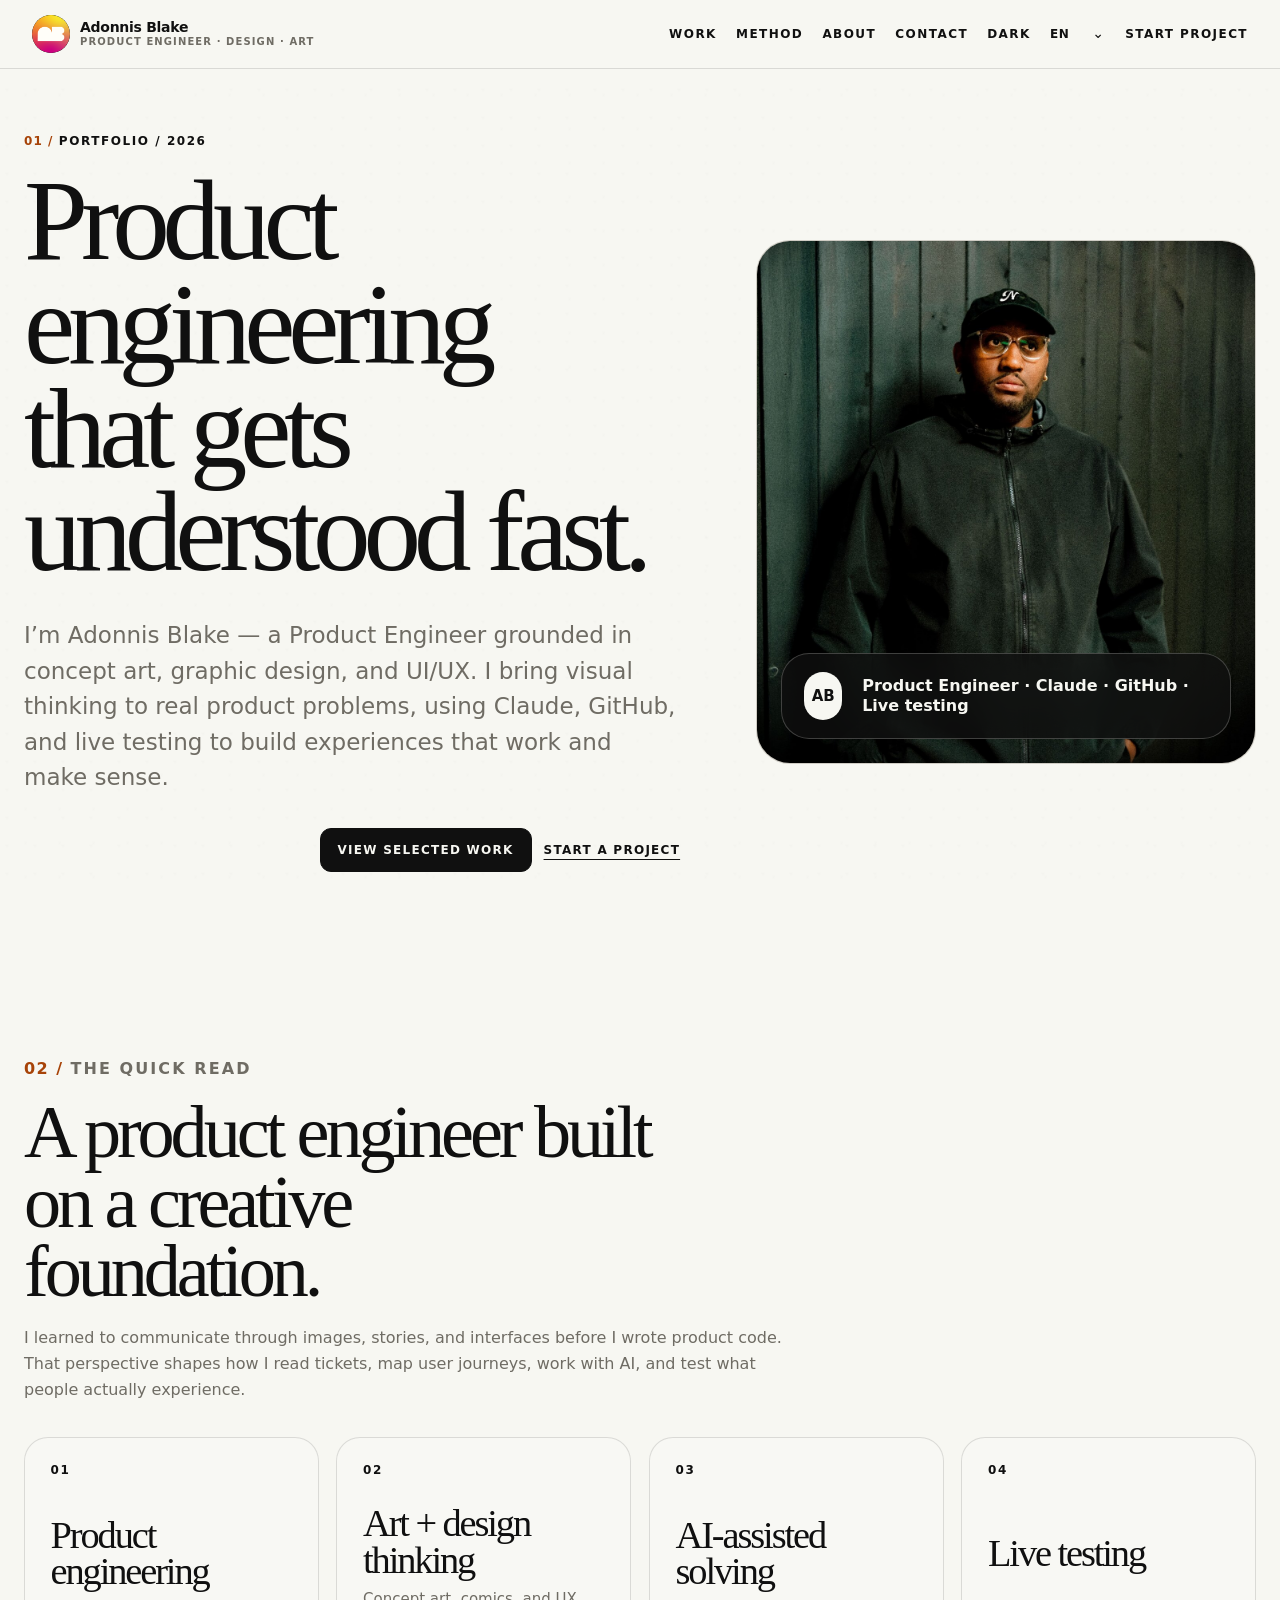
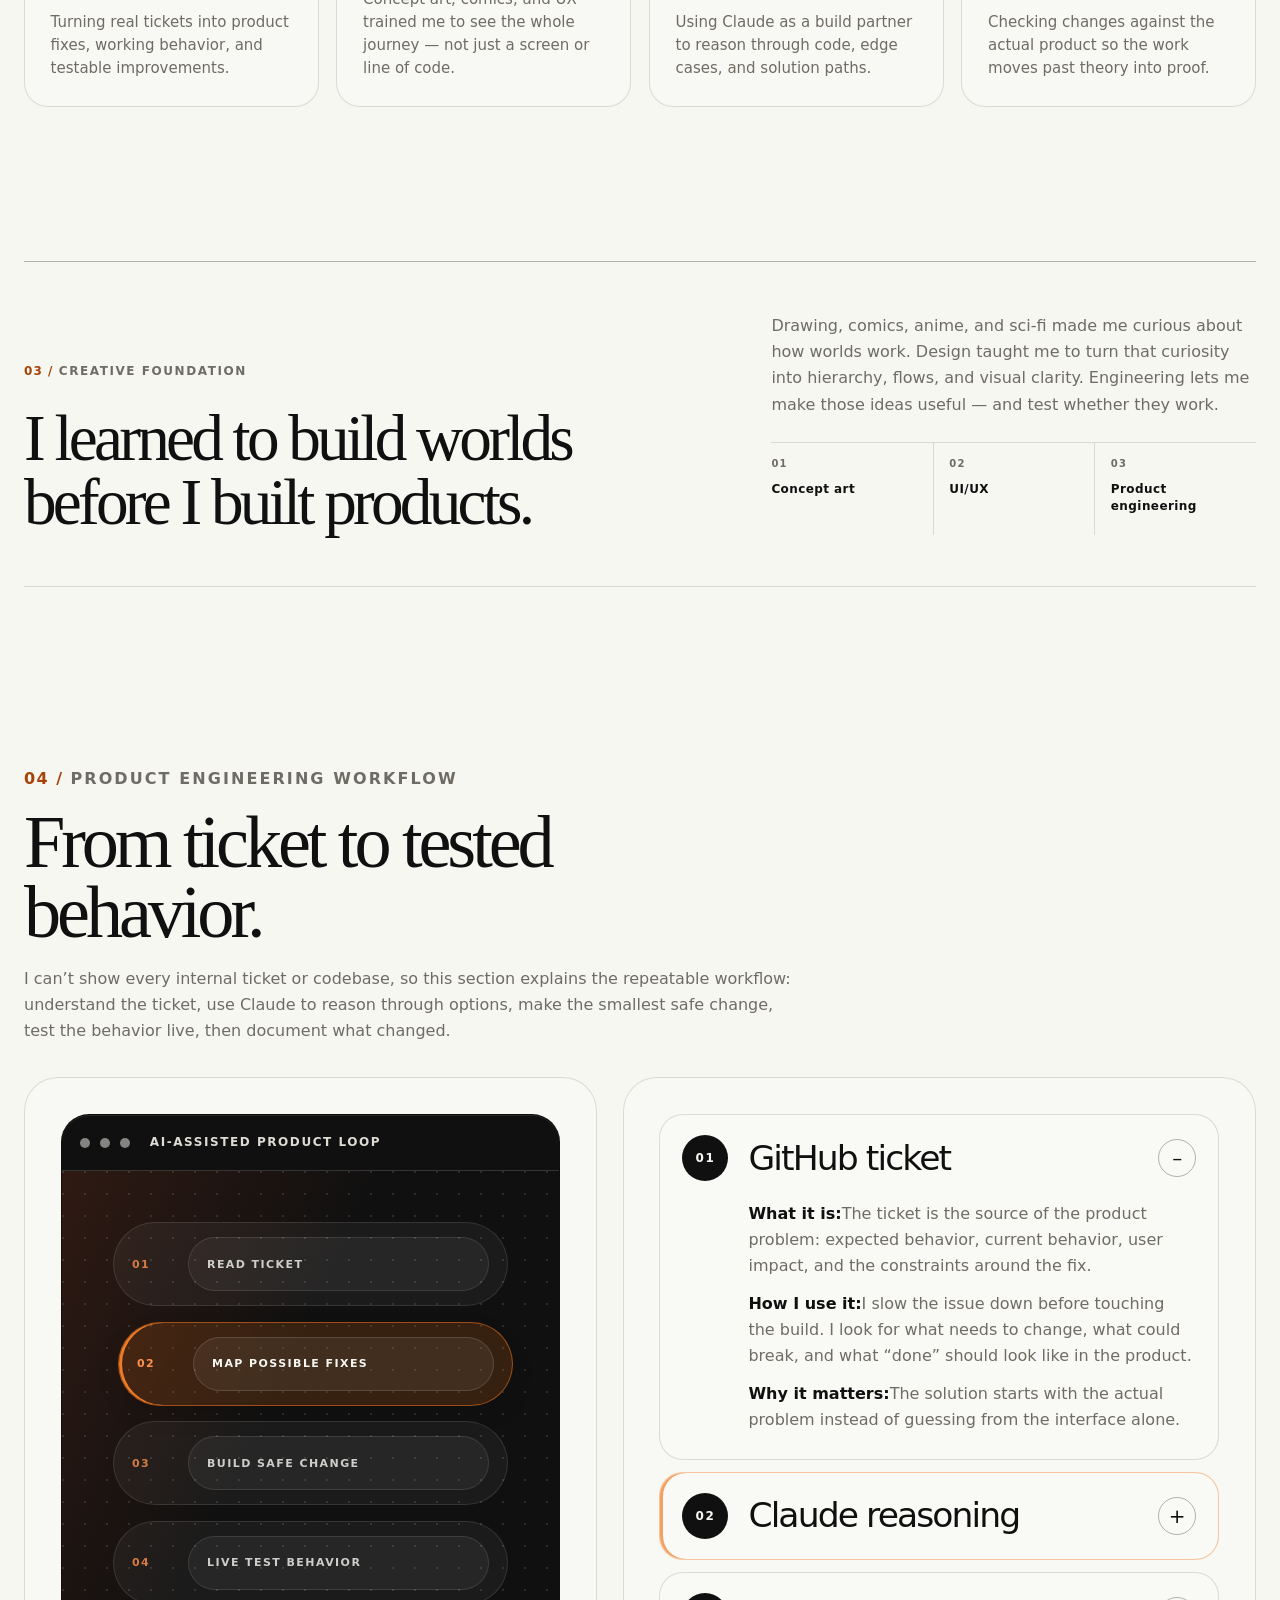
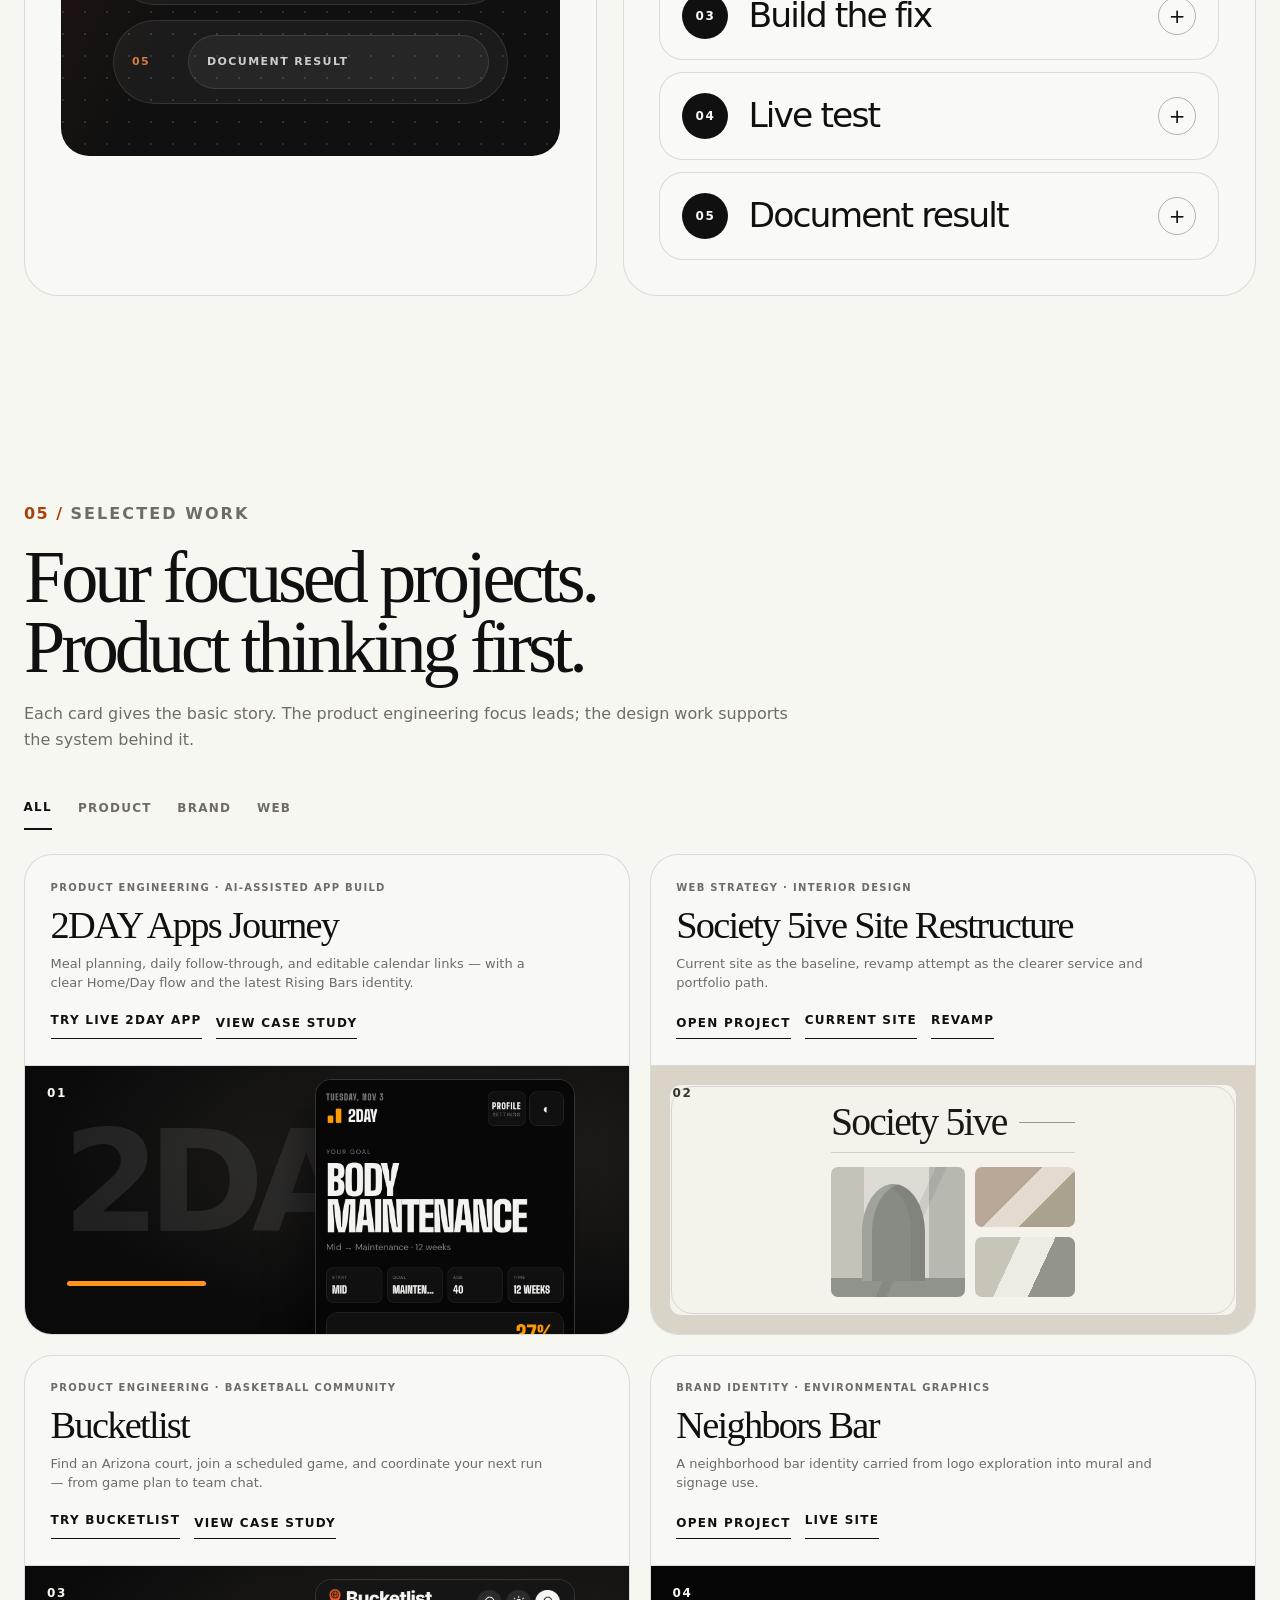
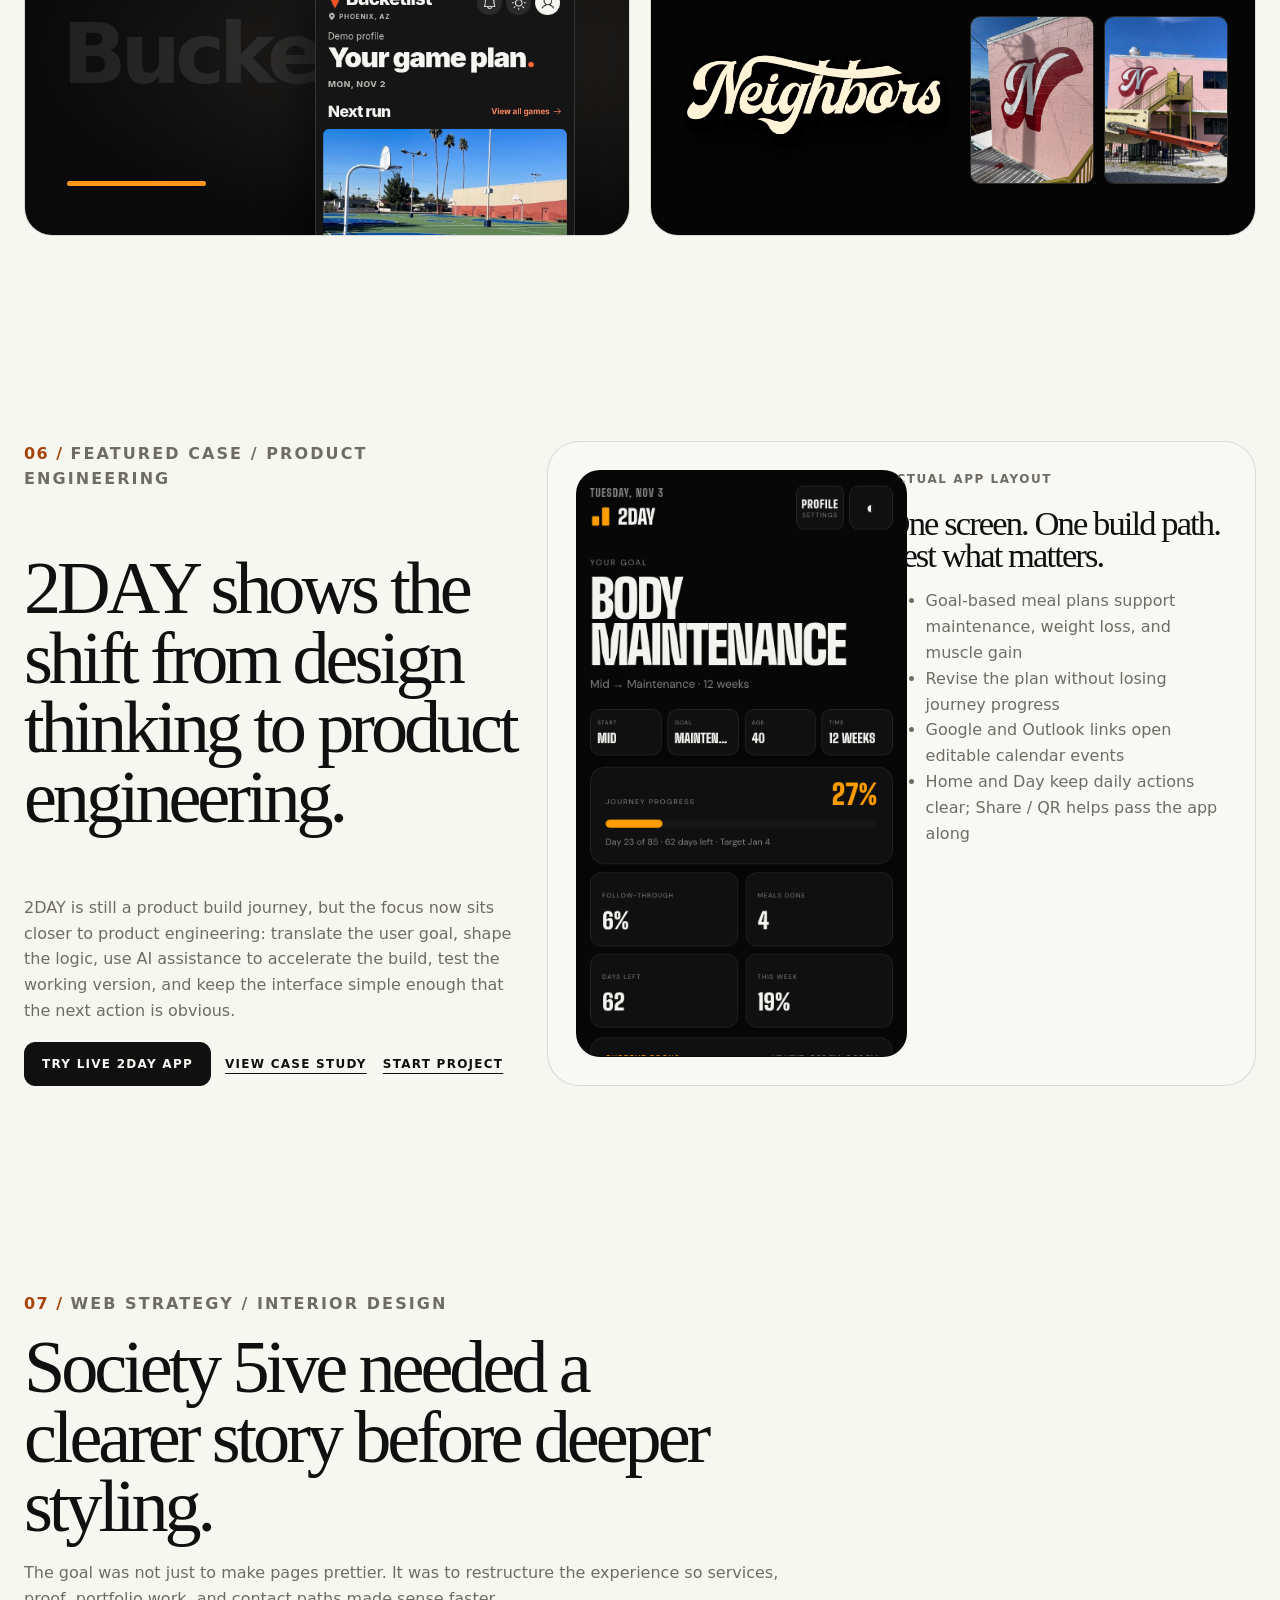
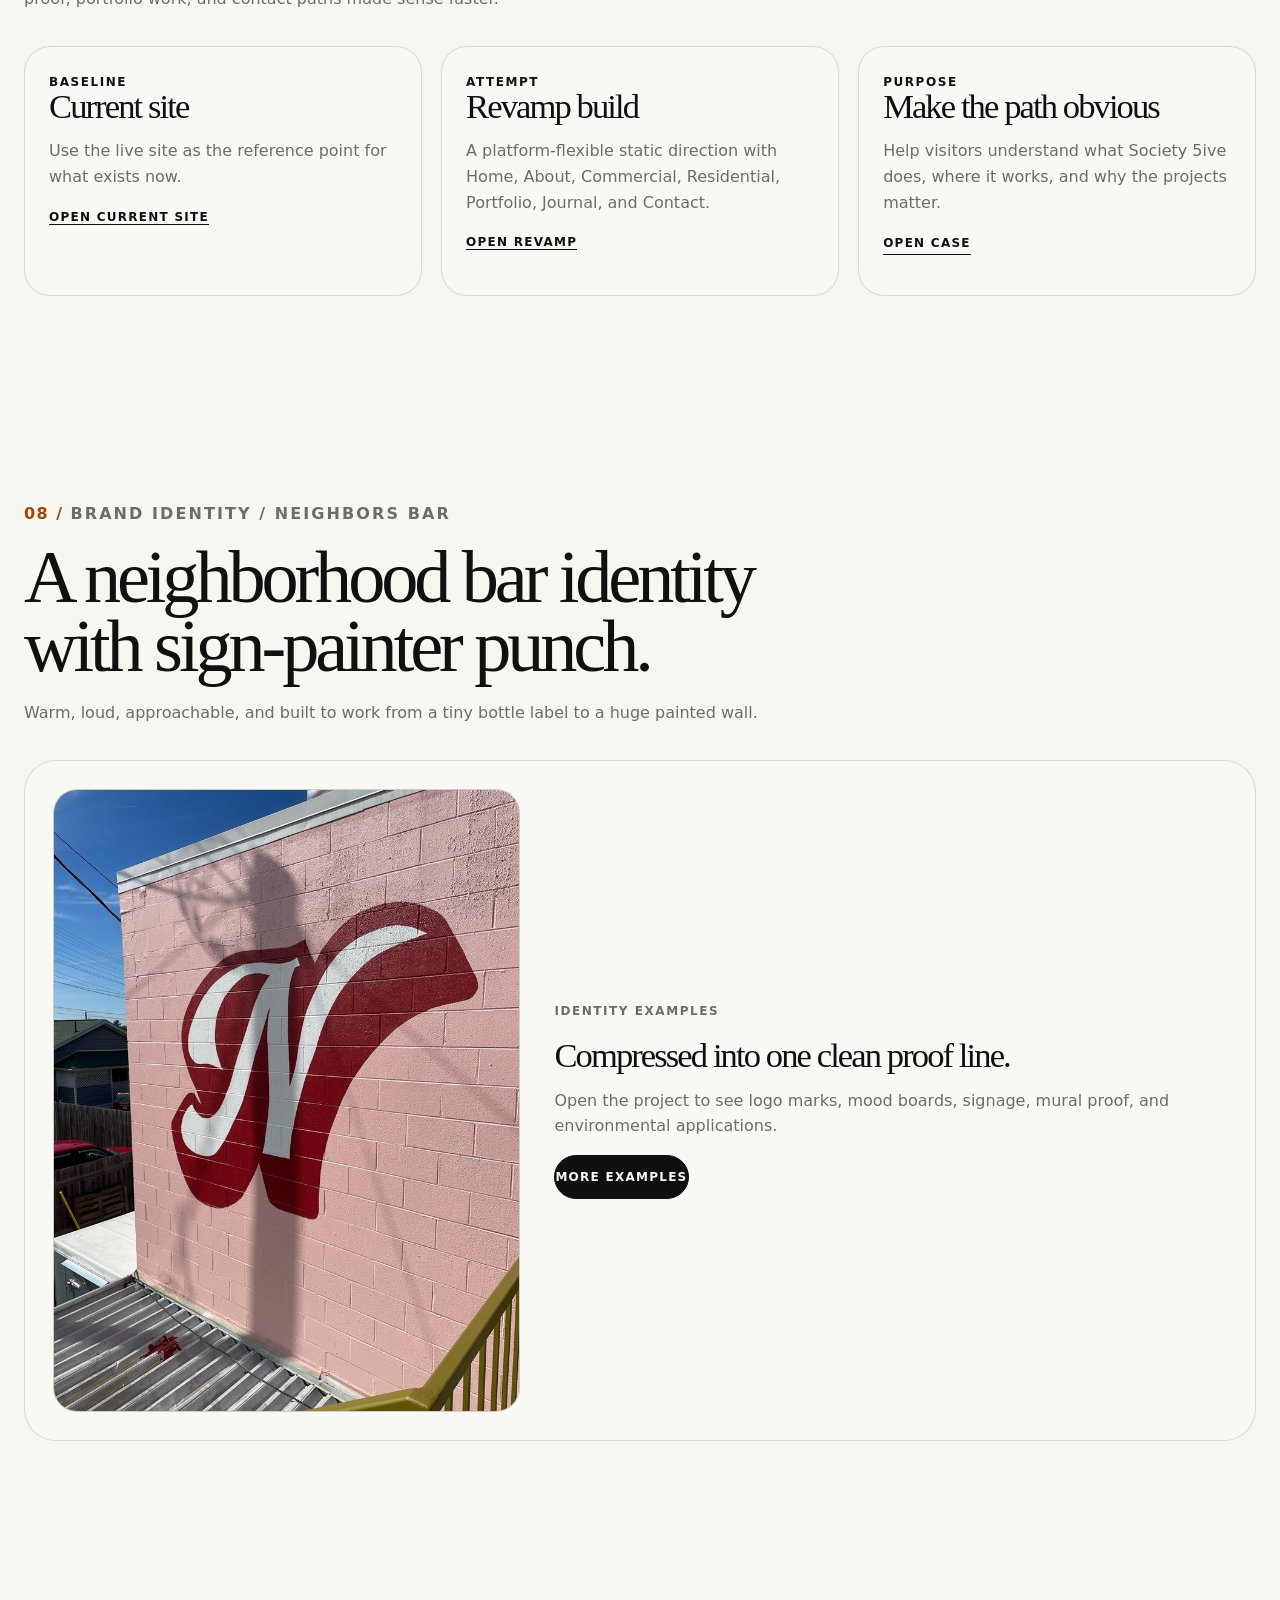
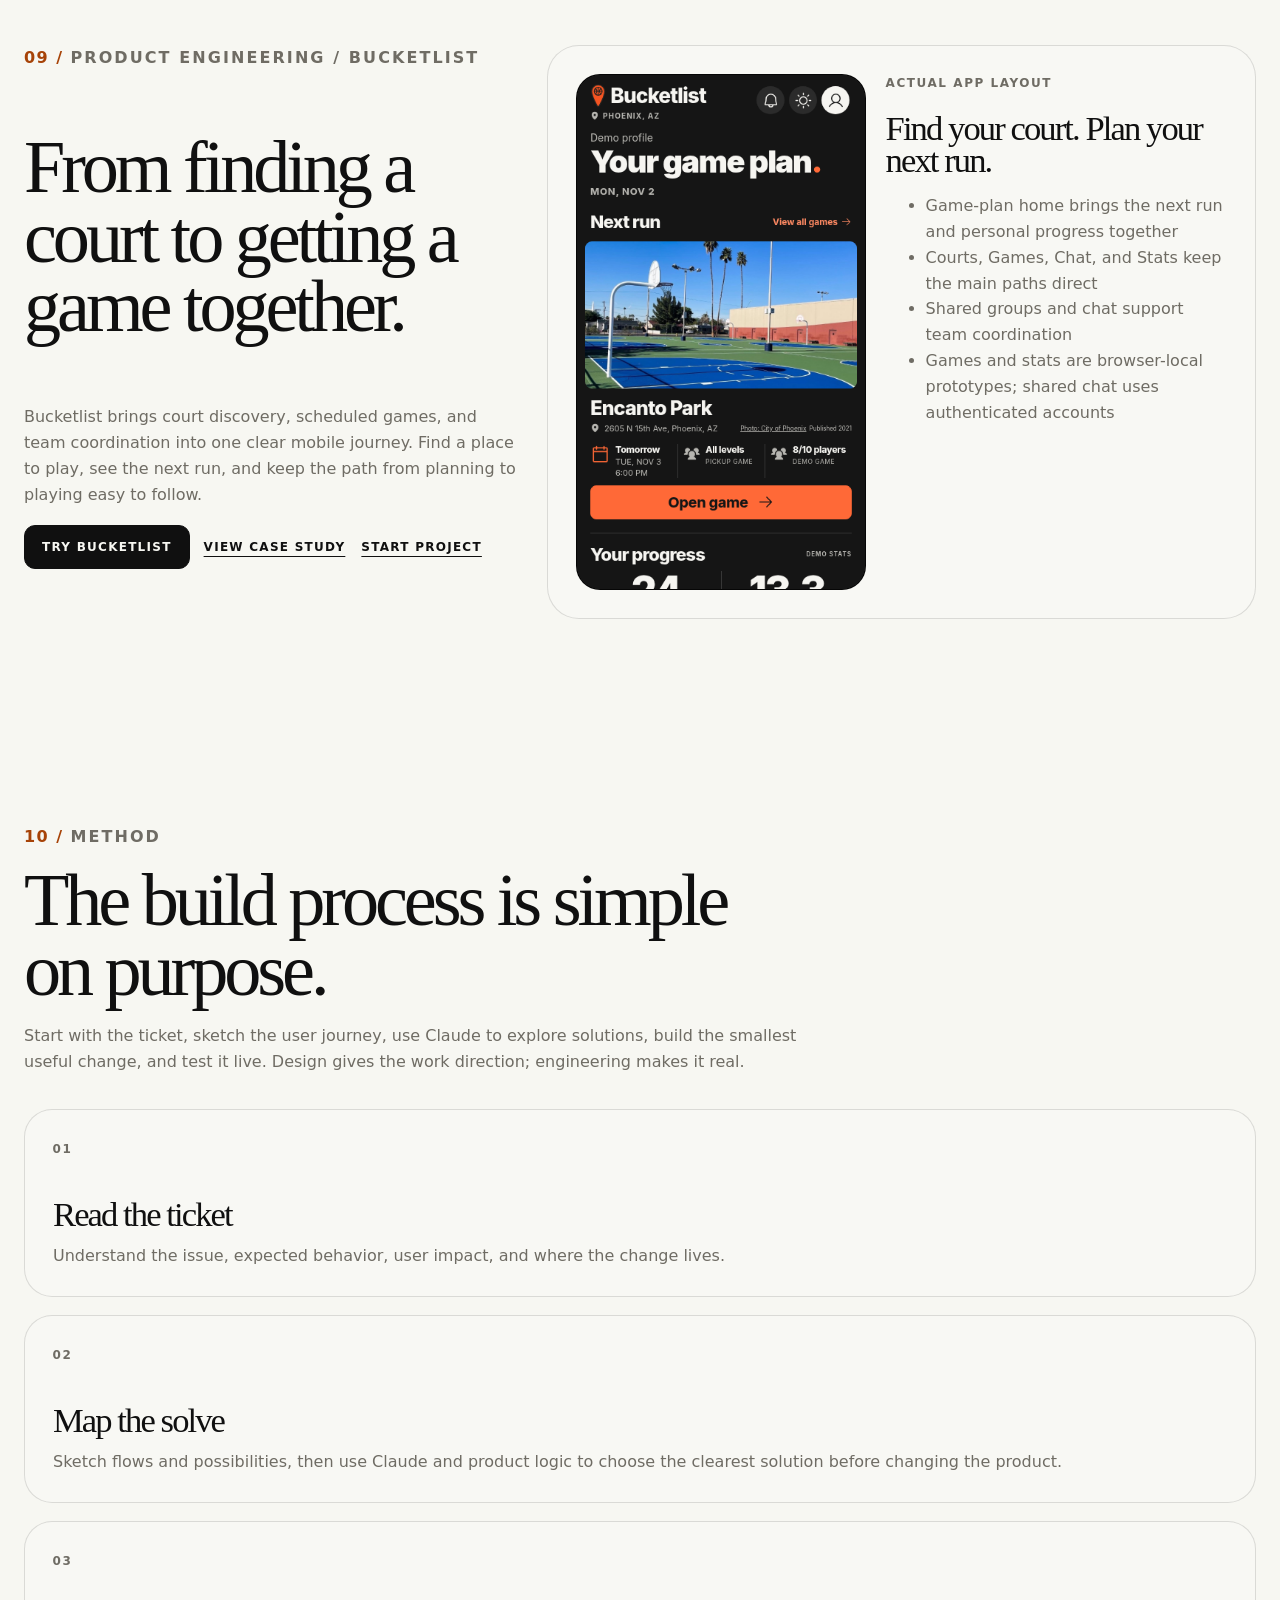
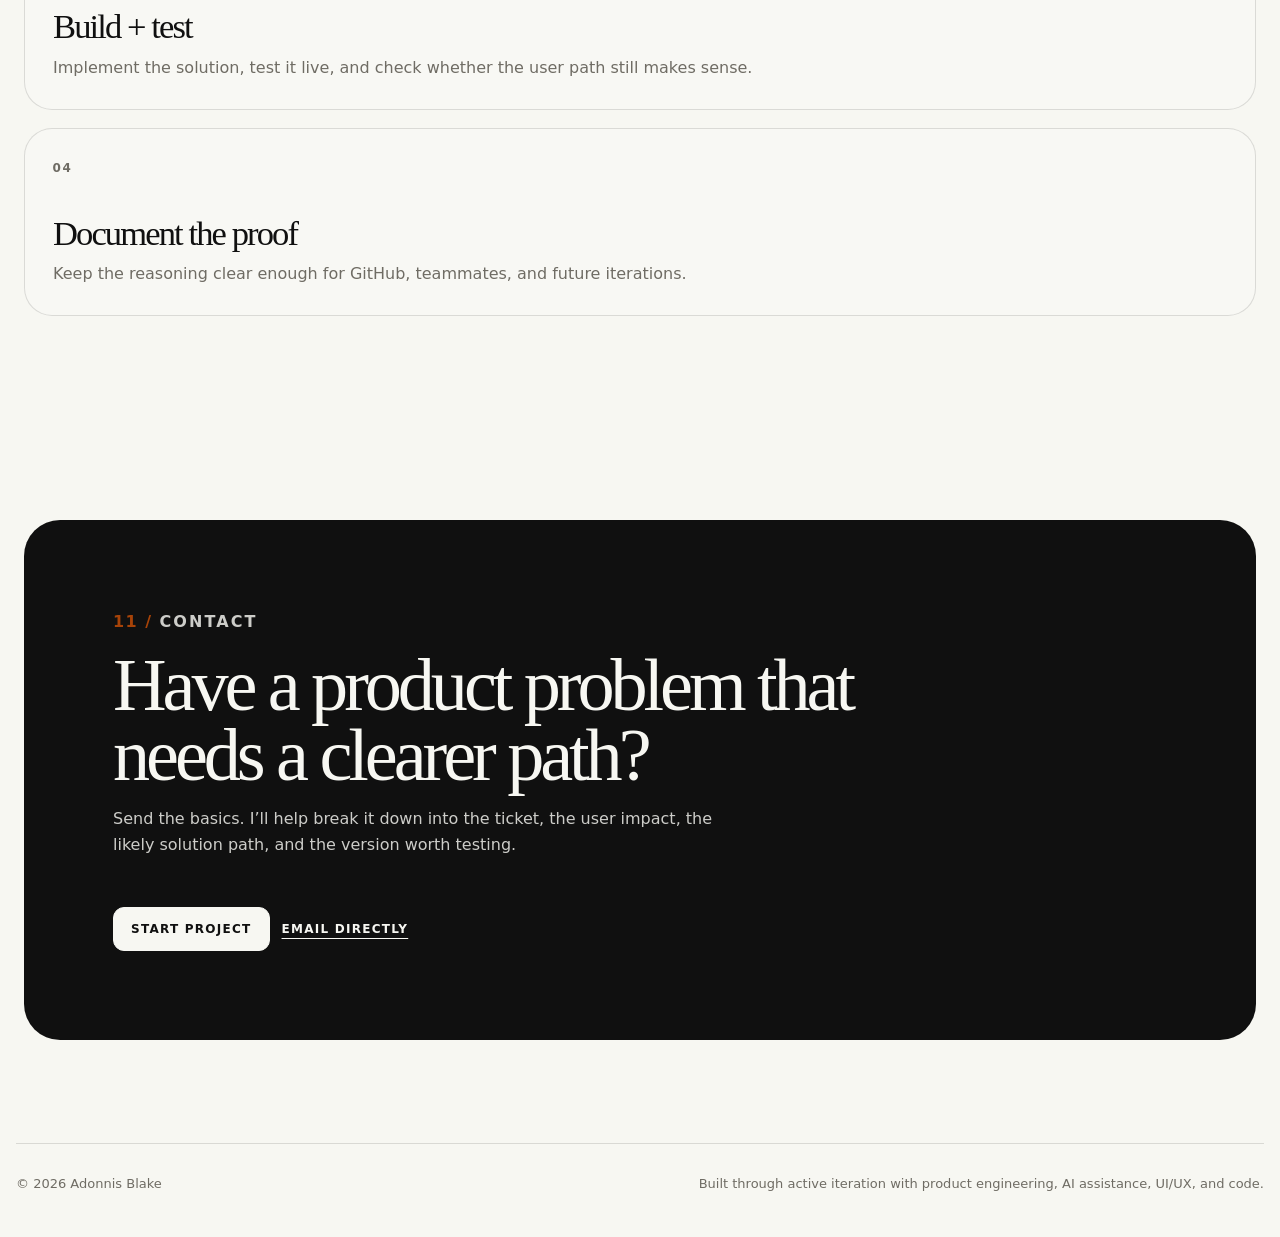
==== commit 30796e88: "Fix keyboard, dialog, labeling and reflow accessibility; add WCAG checks" ====
--- a/index.html
+++ b/index.html
@@ -20,7 +20,7 @@
 <a class="skip" data-i18n="Skip to work" href="#work">Skip to work</a>
 <div aria-hidden="true" class="grain"></div>
 <header class="site-header" data-reveal="">
-<a aria-label="Adonnis Blake home" class="brand" href="index.html#top">
+<a class="brand" href="index.html#top">
 <span class="brand-mark"><img alt="" src="assets/brand/adonnis-brand-icon.png"/></span>
 <span class="brand-copy"><strong>Adonnis Blake</strong><small data-i18n="Product Engineer · Design · Art">Product Engineer · Design · Art</small></span>
 </a>
@@ -29,17 +29,17 @@
 <a data-i18n="Method" href="#method">Method</a>
 <a data-i18n="About" href="about.html">About</a>
 <a data-i18n="Contact" href="#contact">Contact</a>
-<button aria-label="Switch color theme" class="theme-toggle" data-i18n="Dark" data-theme-toggle="" type="button">Dark</button>
+<button class="theme-toggle" data-i18n="Dark" data-theme-toggle="" type="button">Dark</button>
 <label class="language-control"><span class="sr-only" data-i18n="Website language">Website language</span><select aria-label="Website language" data-language-select=""><option value="en">EN</option><option value="es">ES</option><option value="fr">FR</option><option value="zh">中文</option><option value="ja">日本語</option></select></label><button class="button button-dark nav-project-button" data-i18n="Start project" data-inquiry-open="" type="button">Start project</button>
 </nav>
 <button aria-controls="mobileNav" aria-expanded="false" class="menu-button" data-i18n="Menu" type="button">Menu</button>
 </header>
-<nav aria-label="Mobile navigation" class="mobile-nav" id="mobileNav">
+<nav aria-label="Mobile navigation" class="mobile-nav" hidden id="mobileNav">
 <a data-i18n="Work" href="#work">Work</a>
 <a data-i18n="Method" href="#method">Method</a>
 <a data-i18n="About" href="about.html">About</a>
 <a data-i18n="Contact" href="#contact">Contact</a>
-<button aria-label="Switch color theme" class="theme-toggle" data-i18n="Dark" data-theme-toggle="" type="button">Dark</button>
+<button class="theme-toggle" data-i18n="Dark" data-theme-toggle="" type="button">Dark</button>
 <label class="language-control"><span class="sr-only" data-i18n="Website language">Website language</span><select aria-label="Website language" data-language-select=""><option value="en">EN</option><option value="es">ES</option><option value="fr">FR</option><option value="zh">中文</option><option value="ja">日本語</option></select></label><button class="button button-dark" data-i18n="Start project" data-inquiry-open="" type="button">Start project</button>
 </nav>
 <main id="top">
@@ -69,7 +69,7 @@
 <h2 data-i18n="A product engineer built on a creative foundation." id="quick-read-title">A product engineer built on a creative foundation.</h2>
 <p data-i18n="I learned to communicate through images, stories, and interfaces before I wrote product code. That perspective shapes how I read tickets, map user journeys, work with AI, and test what people actually experience.">I learned to communicate through images, stories, and interfaces before I wrote product code. That perspective shapes how I read tickets, map user journeys, work with AI, and test what people actually experience.</p>
 </div>
-<div aria-label="Core creative lanes" class="feature-strip quick-lanes" data-reveal="">
+<div role="group" aria-label="Core creative lanes" class="feature-strip quick-lanes" data-reveal="">
 <article><span>01</span><h3 data-i18n="Product engineering">Product engineering</h3><p data-i18n="Turning real tickets into product fixes, working behavior, and testable improvements.">Turning real tickets into product fixes, working behavior, and testable improvements.</p></article>
 <article><span>02</span><h3 data-i18n="Art + design thinking">Art + design thinking</h3><p data-i18n="Concept art, comics, and UX trained me to see the whole journey — not just a screen or line of code.">Concept art, comics, and UX trained me to see the whole journey — not just a screen or line of code.</p></article>
 <article><span>03</span><h3 data-i18n="AI-assisted solving">AI-assisted solving</h3><p data-i18n="Using Claude as a build partner to reason through code, edge cases, and solution paths.">Using Claude as a build partner to reason through code, edge cases, and solution paths.</p></article>
@@ -99,7 +99,7 @@
 <p data-i18n="I can’t show every internal ticket or codebase, so this section explains the repeatable workflow: understand the ticket, use Claude to reason through options, make the smallest safe change, test the behavior live, then document what changed.">I can’t show every internal ticket or codebase, so this section explains the repeatable workflow: understand the ticket, use Claude to reason through options, make the smallest safe change, test the behavior live, then document what changed.</p>
 </div>
 <div class="engineering-workflow" data-reveal="">
-<div aria-label="Product engineering workflow preview" aria-live="off" class="workflow-visual" data-workflow-scroll="">
+<div role="group" aria-label="Product engineering workflow preview" aria-live="off" class="workflow-visual" data-workflow-scroll="">
 <div class="workflow-window">
 <div class="workflow-window-top">
 <span></span><span></span><span></span>
@@ -114,7 +114,7 @@
 </ol>
 </div>
 </div>
-<div aria-label="Product engineering focus areas" class="workflow-accordion">
+<div role="group" aria-label="Product engineering focus areas" class="workflow-accordion">
 <details class="workflow-tab is-current" data-step="1" open="">
 <summary><span>01</span><strong data-i18n="GitHub ticket">GitHub ticket</strong></summary>
 <div class="workflow-tab-body">
@@ -158,22 +158,22 @@
 </div>
 </div>
 </section>
-<section aria-labelledby="selected-work-title" class="section work-section" id="work">
+<section aria-labelledby="selected-work-title" class="section work-section" id="work" tabindex="-1">
 <div class="section-head compact" data-reveal="">
 <p class="eyebrow" data-i18n="Selected work">Selected work</p>
 <h2 data-i18n="Four focused projects. Product thinking first." id="selected-work-title">Four focused projects. Product thinking first.</h2>
 <p data-i18n="Each card gives the basic story. The product engineering focus leads; the design work supports the system behind it.">Each card gives the basic story. The product engineering focus leads; the design work supports the system behind it.</p>
 </div>
-<div aria-label="Project filters" class="filter-row" data-reveal="">
+<div role="group" aria-label="Project filters" class="filter-row" data-reveal="">
 <button class="filter active" data-filter="all" data-i18n="All" type="button">All</button>
 <button class="filter" data-filter="product" data-i18n="Product" type="button">Product</button>
 <button class="filter" data-filter="brand" data-i18n="Brand" type="button">Brand</button>
 <button class="filter" data-filter="web" data-i18n="Web" type="button">Web</button>
 </div>
-<div aria-label="Selected projects" class="work-grid">
+<div role="group" aria-label="Selected projects" class="work-grid">
 <article class="project-card" data-category="product" data-modal="twoday" data-reveal="">
-<a class="project-visual has-image visual-twoday" href="https://adoblake.github.io/2DAY-APP/" target="_blank" rel="noopener noreferrer" data-i18n-aria-label="Try live 2DAY app" aria-label="Try live 2DAY app">
-<span class="project-number">01</span>
+<a class="project-visual has-image visual-twoday" href="https://adoblake.github.io/2DAY-APP/" target="_blank" rel="noopener noreferrer" data-i18n-aria-label="01 — Try live 2DAY app" aria-label="01 — Try live 2DAY app">
+<span aria-hidden="true" class="project-number">01</span>
 <img alt="2DAY Apps actual home layout preview" loading="lazy" src="assets/2day/2day-home-v12-1.png"/>
 </a>
 <div class="project-info">
@@ -187,8 +187,8 @@
 </div>
 </article>
 <article class="project-card" data-category="web" data-modal="society" data-reveal="">
-<button aria-label="Open Society 5ive project" class="project-visual visual-society" data-modal-open="society" type="button">
-<span class="project-number">02</span>
+<button data-i18n-aria-label="02 Society 5ive — Open project" aria-label="02 Society 5ive — Open project" class="project-visual visual-society" data-modal-open="society" type="button">
+<span aria-hidden="true" class="project-number">02</span>
 <div aria-hidden="true" class="society-mini">
 <div class="society-preview-masthead"><strong>Society 5ive</strong><i></i></div>
 <div class="society-preview-layout">
@@ -209,8 +209,8 @@
 </div>
 </article>
 <article class="project-card" data-category="product" data-modal="bucketlist" data-reveal="">
-<a class="project-visual has-image visual-bucketlist" href="https://adoblake.github.io/bucketlist/" target="_blank" rel="noopener noreferrer" data-i18n-aria-label="Try BUCKETLIST" aria-label="Try BUCKETLIST">
-<span class="project-number">03</span>
+<a class="project-visual has-image visual-bucketlist" href="https://adoblake.github.io/bucketlist/" target="_blank" rel="noopener noreferrer" data-i18n-aria-label="03 — Try Bucketlist" aria-label="03 — Try Bucketlist">
+<span aria-hidden="true" class="project-number">03</span>
 <img alt="Bucketlist game-plan screen showing the next basketball run at Encanto Park" loading="lazy" src="assets/bucketlist/game-plan-dark.png"/>
 </a>
 <div class="project-info">
@@ -224,8 +224,8 @@
 </div>
 </article>
 <article class="project-card" data-category="brand" data-modal="neighbors" data-reveal="">
-<button class="project-visual has-image visual-neighbor" data-caption="Neighbors Bar — custom wordmark exploration" data-image="assets/neighbors/neighbors-wordmark.png" type="button">
-<span class="project-number">04</span>
+<button data-i18n-aria-label="04 — View Neighbors Bar image" aria-label="04 — View Neighbors Bar image" class="project-visual has-image visual-neighbor" data-caption="Neighbors Bar — custom wordmark exploration" data-image="assets/neighbors/neighbors-wordmark.png" type="button">
+<span aria-hidden="true" class="project-number">04</span>
 <div aria-hidden="true" class="neighbor-preview">
 <img alt="" class="neighbor-wordmark" loading="lazy" src="assets/neighbors/neighbors-wordmark.png"/>
 <div class="neighbor-preview-strip">
@@ -357,7 +357,7 @@
 <span>© 2026 Adonnis Blake</span>
 <span data-i18n="Built through active iteration with product engineering, AI assistance, UI/UX, and code.">Built through active iteration with product engineering, AI assistance, UI/UX, and code.</span>
 </footer>
-<div aria-hidden="true" aria-labelledby="projectModalTitle" aria-modal="true" class="modal" id="projectModal" role="dialog">
+<div aria-hidden="true" aria-labelledby="projectModalTitle" aria-modal="true" class="modal" hidden inert id="projectModal" role="dialog">
 <div class="modal-backdrop" data-modal-close=""></div>
 <article class="modal-panel" role="document">
 <button class="modal-close" data-i18n="Close" data-modal-close="" type="button">Close</button>
@@ -369,22 +369,22 @@
 <div class="examples-shell" id="modalExamplesShell">
 <div class="examples-line">
 <div><p class="eyebrow" data-i18n="Visual examples">Visual examples</p><p data-i18n="Open the examples only when you want the full proof board." id="projectModalExamplesNote">Open the examples only when you want the full proof board.</p></div>
-<button aria-expanded="false" class="button button-dark" data-i18n="More" id="modalExamplesToggle" type="button">More</button>
+<button aria-expanded="false" class="button button-dark" data-i18n="More" aria-controls="projectModalExamples" id="modalExamplesToggle" type="button">More</button>
 </div>
 <div aria-hidden="true" class="examples-panel" id="projectModalExamples"></div>
 </div>
 <div class="modal-actions" id="projectModalActions"></div>
 </article>
 </div>
-<div aria-hidden="true" aria-label="Image preview" aria-modal="true" class="modal image-modal" id="imageModal" role="dialog">
+<div aria-hidden="true" aria-labelledby="imageModalCaption" aria-modal="true" class="modal image-modal" hidden inert id="imageModal" role="dialog">
 <div class="modal-backdrop" data-image-close=""></div>
 <figure class="image-panel">
 <button class="modal-close" data-i18n="Close" data-image-close="" type="button">Close</button>
 <img alt="" id="imageModalImg">
 <figcaption id="imageModalCaption"></figcaption>
-</img></figure>
-</div>
-<div aria-hidden="true" aria-labelledby="inquiryTitle" aria-modal="true" class="modal inquiry-modal" id="inquiryModal" role="dialog">
+</figure>
+</div>
+<div aria-hidden="true" aria-labelledby="inquiryTitle" aria-modal="true" class="modal inquiry-modal" hidden inert id="inquiryModal" role="dialog">
 <div class="modal-backdrop" data-inquiry-close=""></div>
 <article class="modal-panel inquiry-panel" role="document">
 <button class="modal-close" data-i18n="Close" data-inquiry-close="" type="button">Close</button>
@@ -392,8 +392,8 @@
 <h2 data-i18n="Send the basics." id="inquiryTitle">Send the basics.</h2>
 <p data-i18n="Nothing overcomplicated. Tell me what you’re building, what kind of help you need, and where the project stands.">Nothing overcomplicated. Tell me what you’re building, what kind of help you need, and where the project stands.</p>
 <form class="inquiry-form" id="inquiryForm">
-<label><span data-i18n="Name">Name</span><input data-i18n-placeholder="Your name" name="name" placeholder="Your name" required="" type="text"/></label>
-<label><span data-i18n="Email">Email</span><input data-i18n-placeholder="you@email.com" name="email" placeholder="you@email.com" required="" type="email"/></label>
+<label><span data-i18n="Name">Name</span><input data-i18n-placeholder="Your name" autocomplete="name" name="name" placeholder="Your name" required="" type="text"/></label>
+<label><span data-i18n="Email">Email</span><input data-i18n-placeholder="you@email.com" autocomplete="email" name="email" placeholder="you@email.com" required="" type="email"/></label>
 <label><span data-i18n="Project type">Project type</span><select name="type"><option>Product engineering / UI UX</option><option>Brand identity</option><option>Website / landing page</option><option>Creative direction / brand system</option><option>Not sure yet</option></select></label>
 <label><span data-i18n="Timeline">Timeline</span><select name="timeline"><option>Just exploring</option><option>This month</option><option>1–3 months</option><option>3+ months</option></select></label>
 <label><span data-i18n="Budget / scope">Budget / scope</span><select name="budget"><option>Small focused pass</option><option>Medium project</option><option>Large / ongoing build</option><option>Need help scoping</option></select></label>
--- a/styles.css
+++ b/styles.css
@@ -12,7 +12,7 @@
 }
 
 * { box-sizing: border-box; }
-html { scroll-behavior: smooth; }
+html { scroll-behavior: smooth; scroll-padding-top: 100px; }
 body {
   margin: 0;
   font-family: Inter, ui-sans-serif, system-ui, -apple-system, BlinkMacSystemFont, "Segoe UI", sans-serif;
@@ -37,6 +37,20 @@
   transition: top .25s var(--ease);
 }
 .skip:focus { top: 18px; }
+
+/* Native hidden/inert semantics must not be overridden by component displays. */
+[hidden] { display: none !important; }
+:where(a, button, input, select, textarea, summary, [tabindex]):focus {
+  scroll-margin-block: 110px 30px;
+}
+:where(section[id], main[id]) { scroll-margin-top: 110px; }
+.text-button, .modal-close, .menu-button { min-height: 24px; min-width: 24px; }
+
+/* Allow translated content and text zoom to reflow rather than widen the page. */
+.hero > *, .engineering-workflow > *, .app-case > *, .app-showcase > * { min-width: 0; }
+:where(h1, h2, h3, p, li) { overflow-wrap: anywhere; }
+.workflow-window-top p { min-width: 0; overflow-wrap: anywhere; }
+.workflow-window-top span { flex-shrink: 0; }
 
 .grain {
   position: fixed;
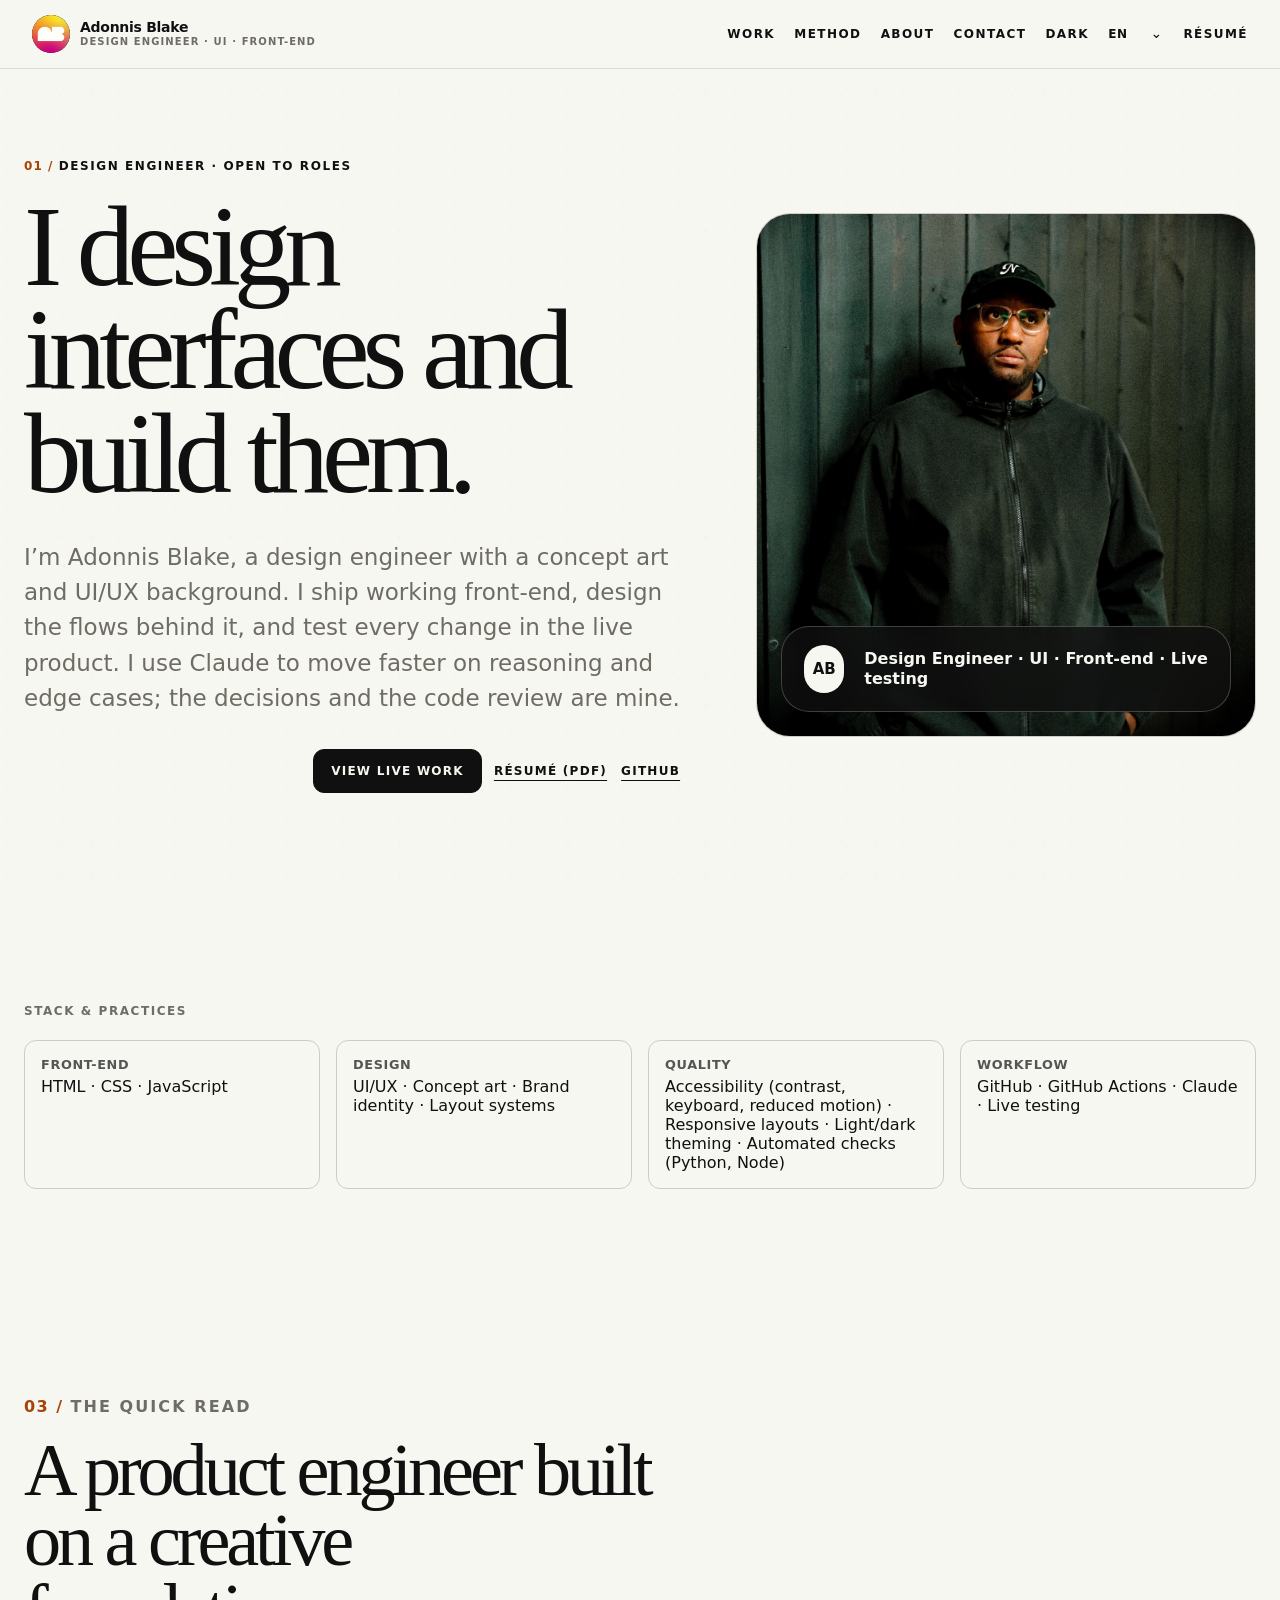
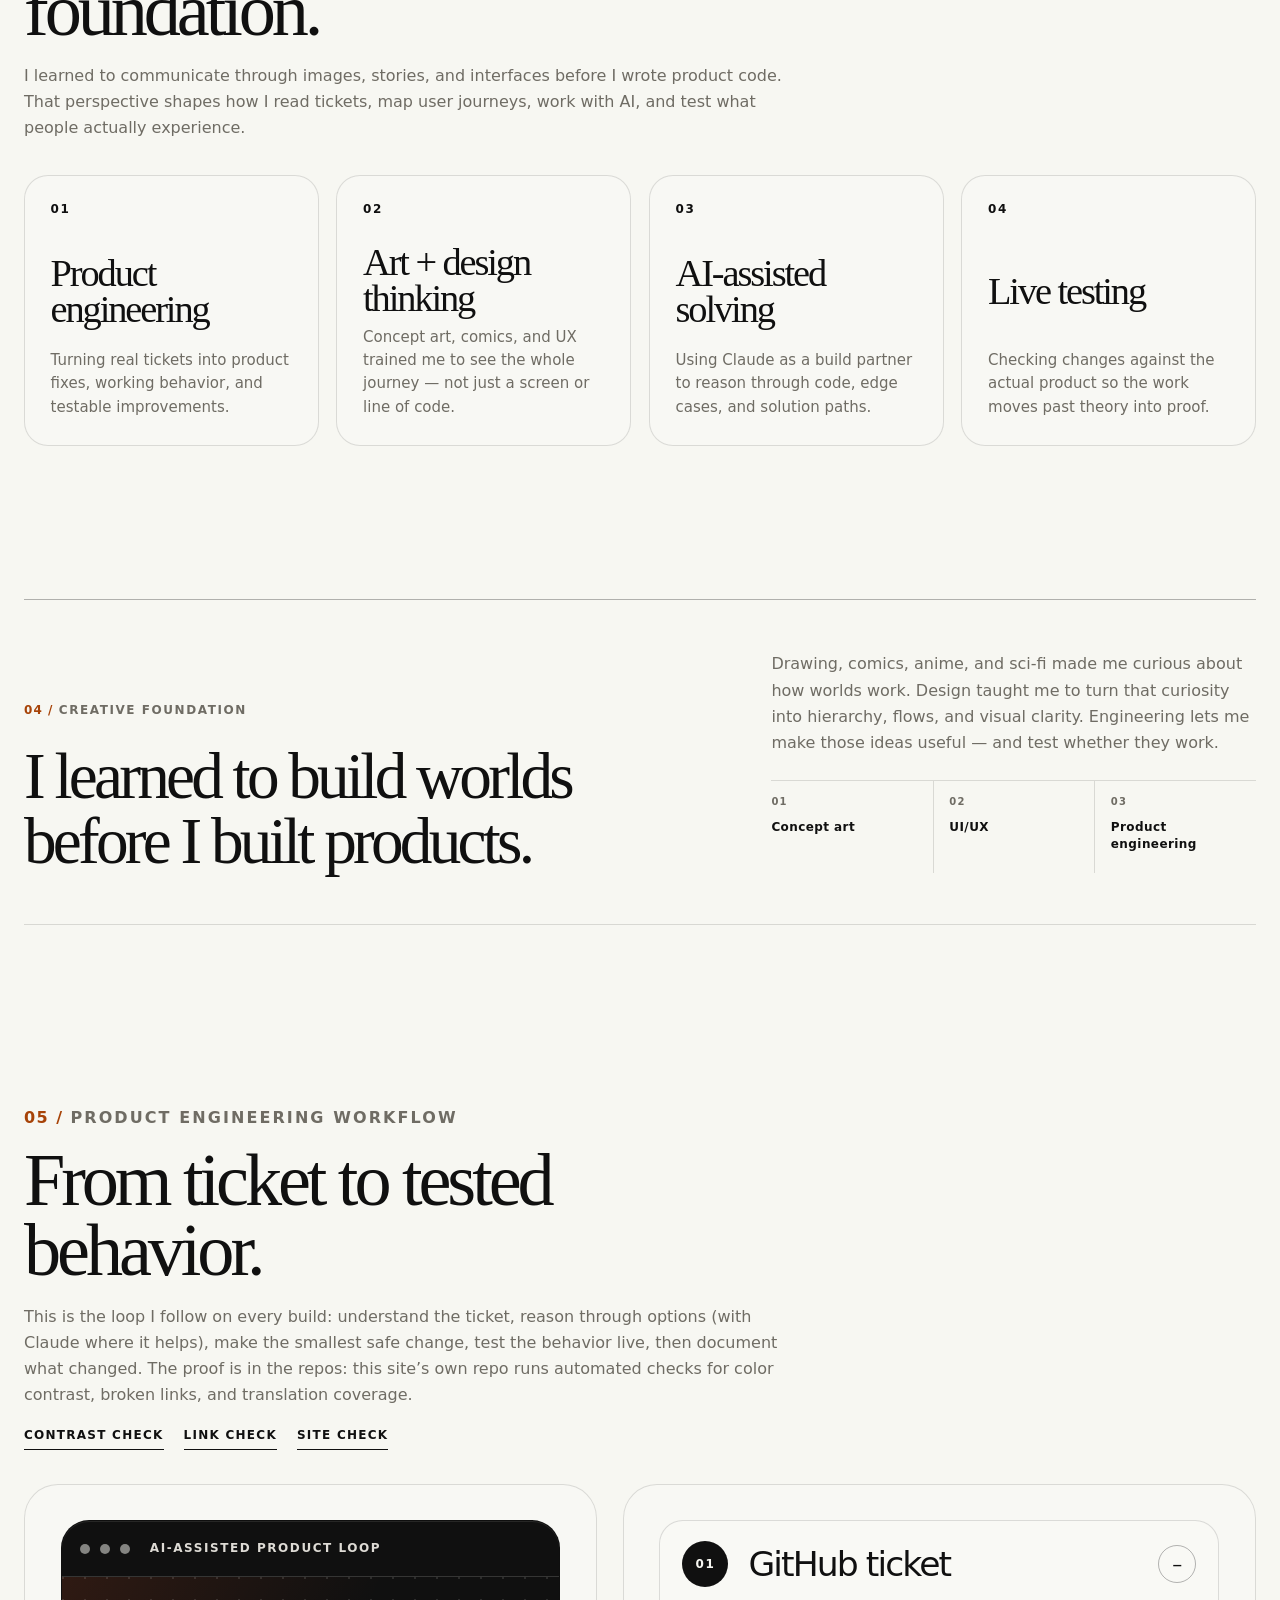
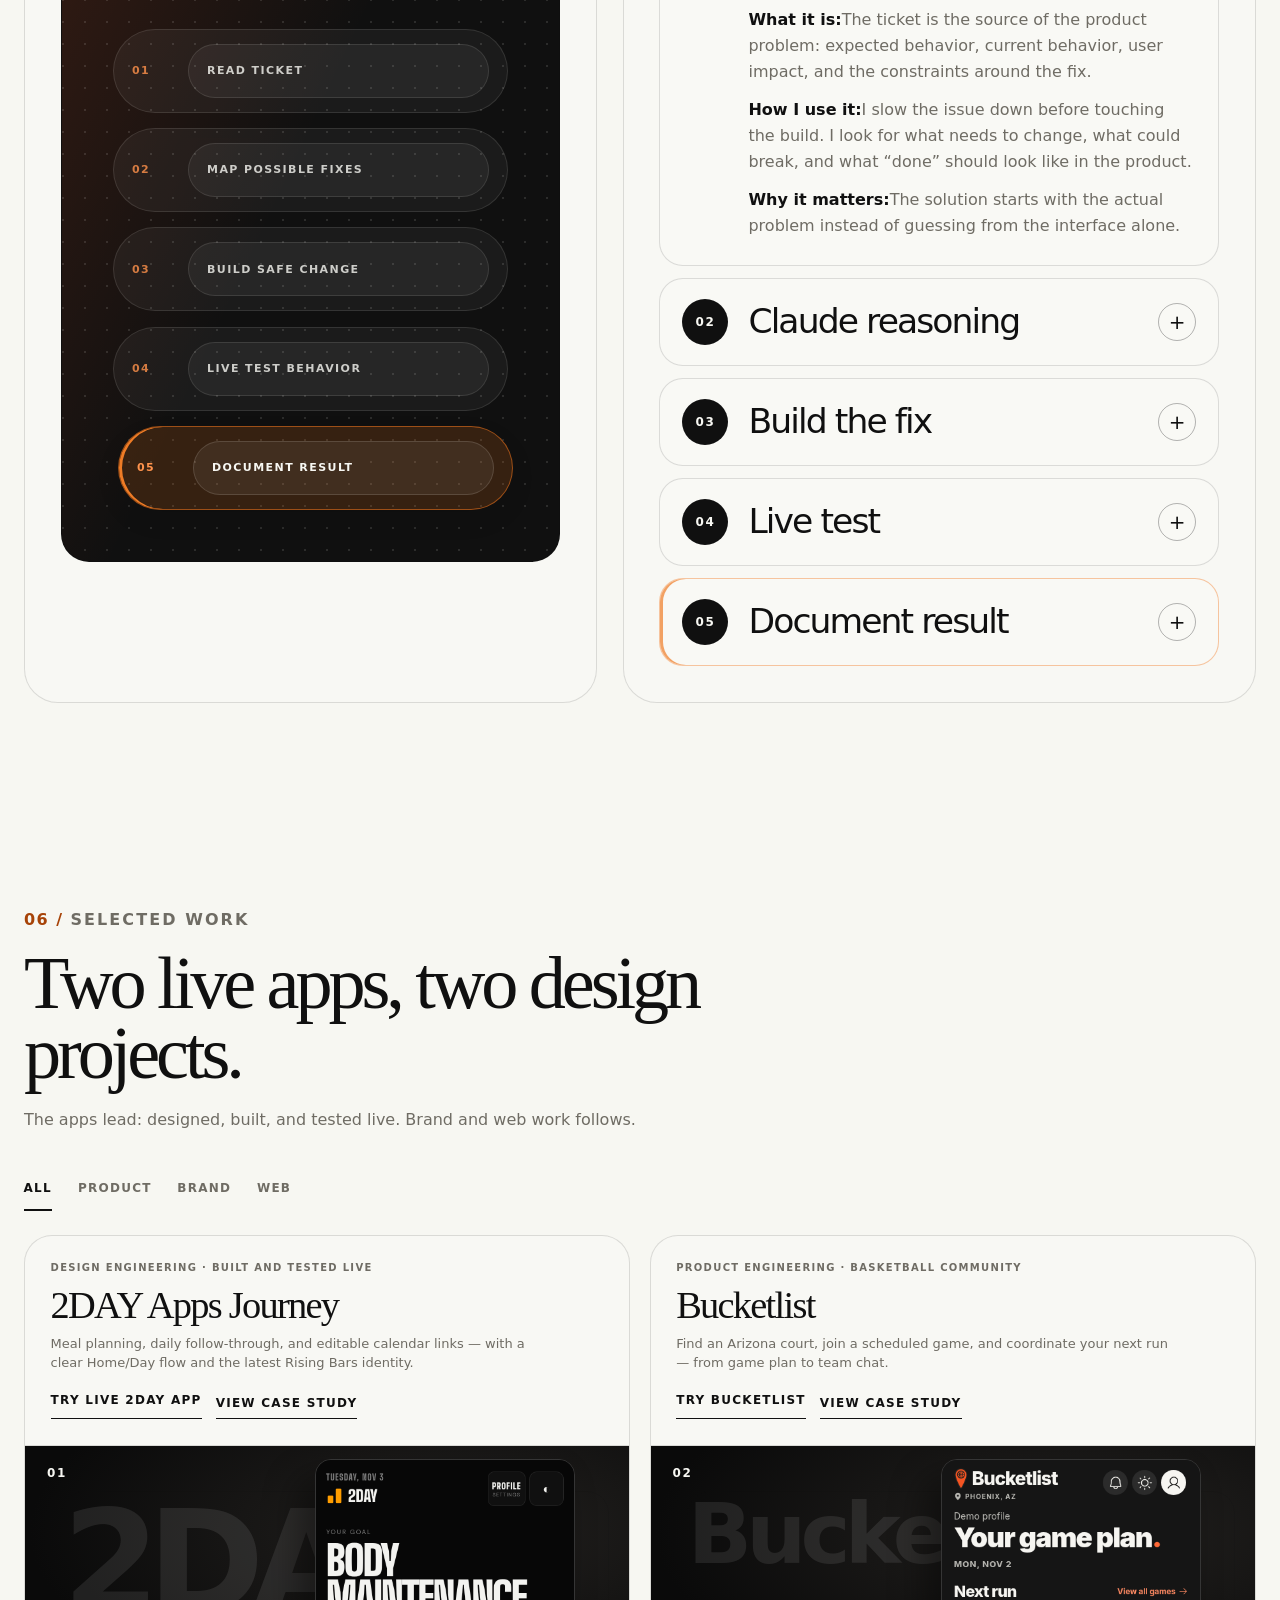
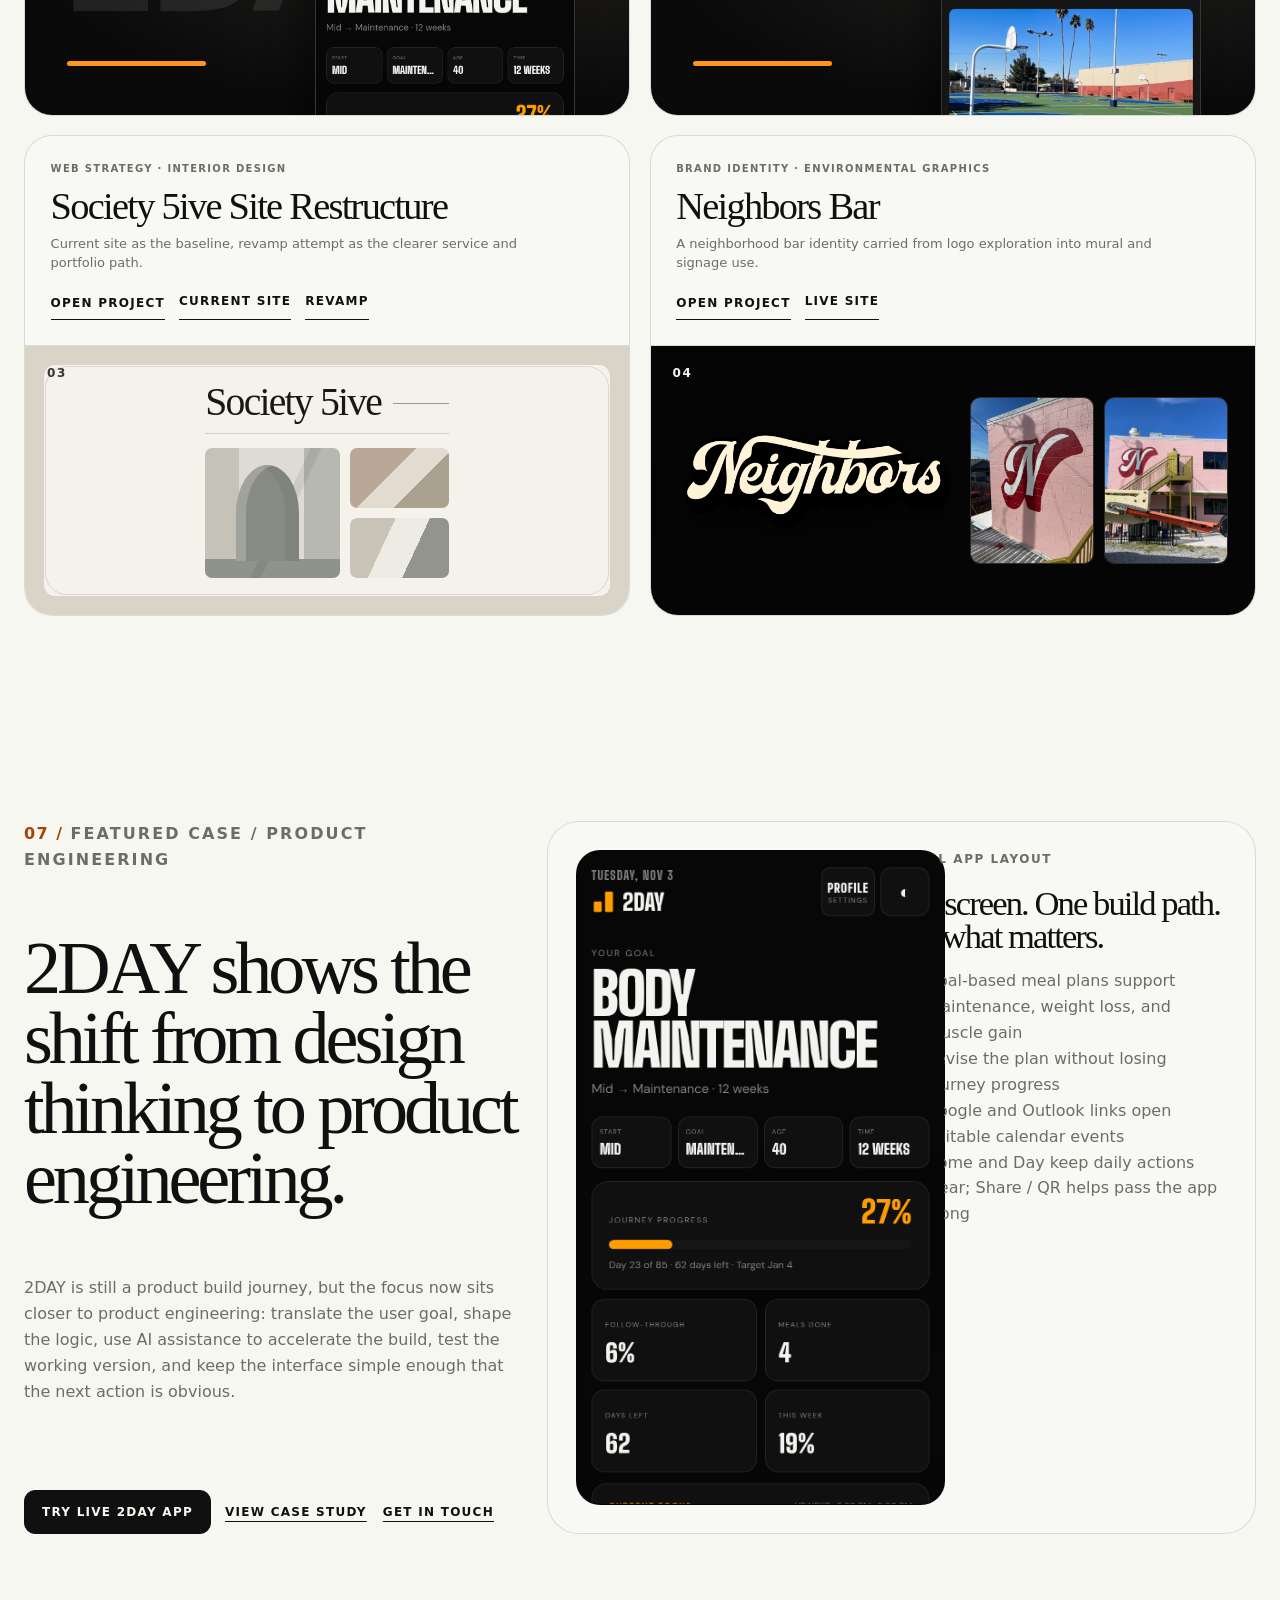
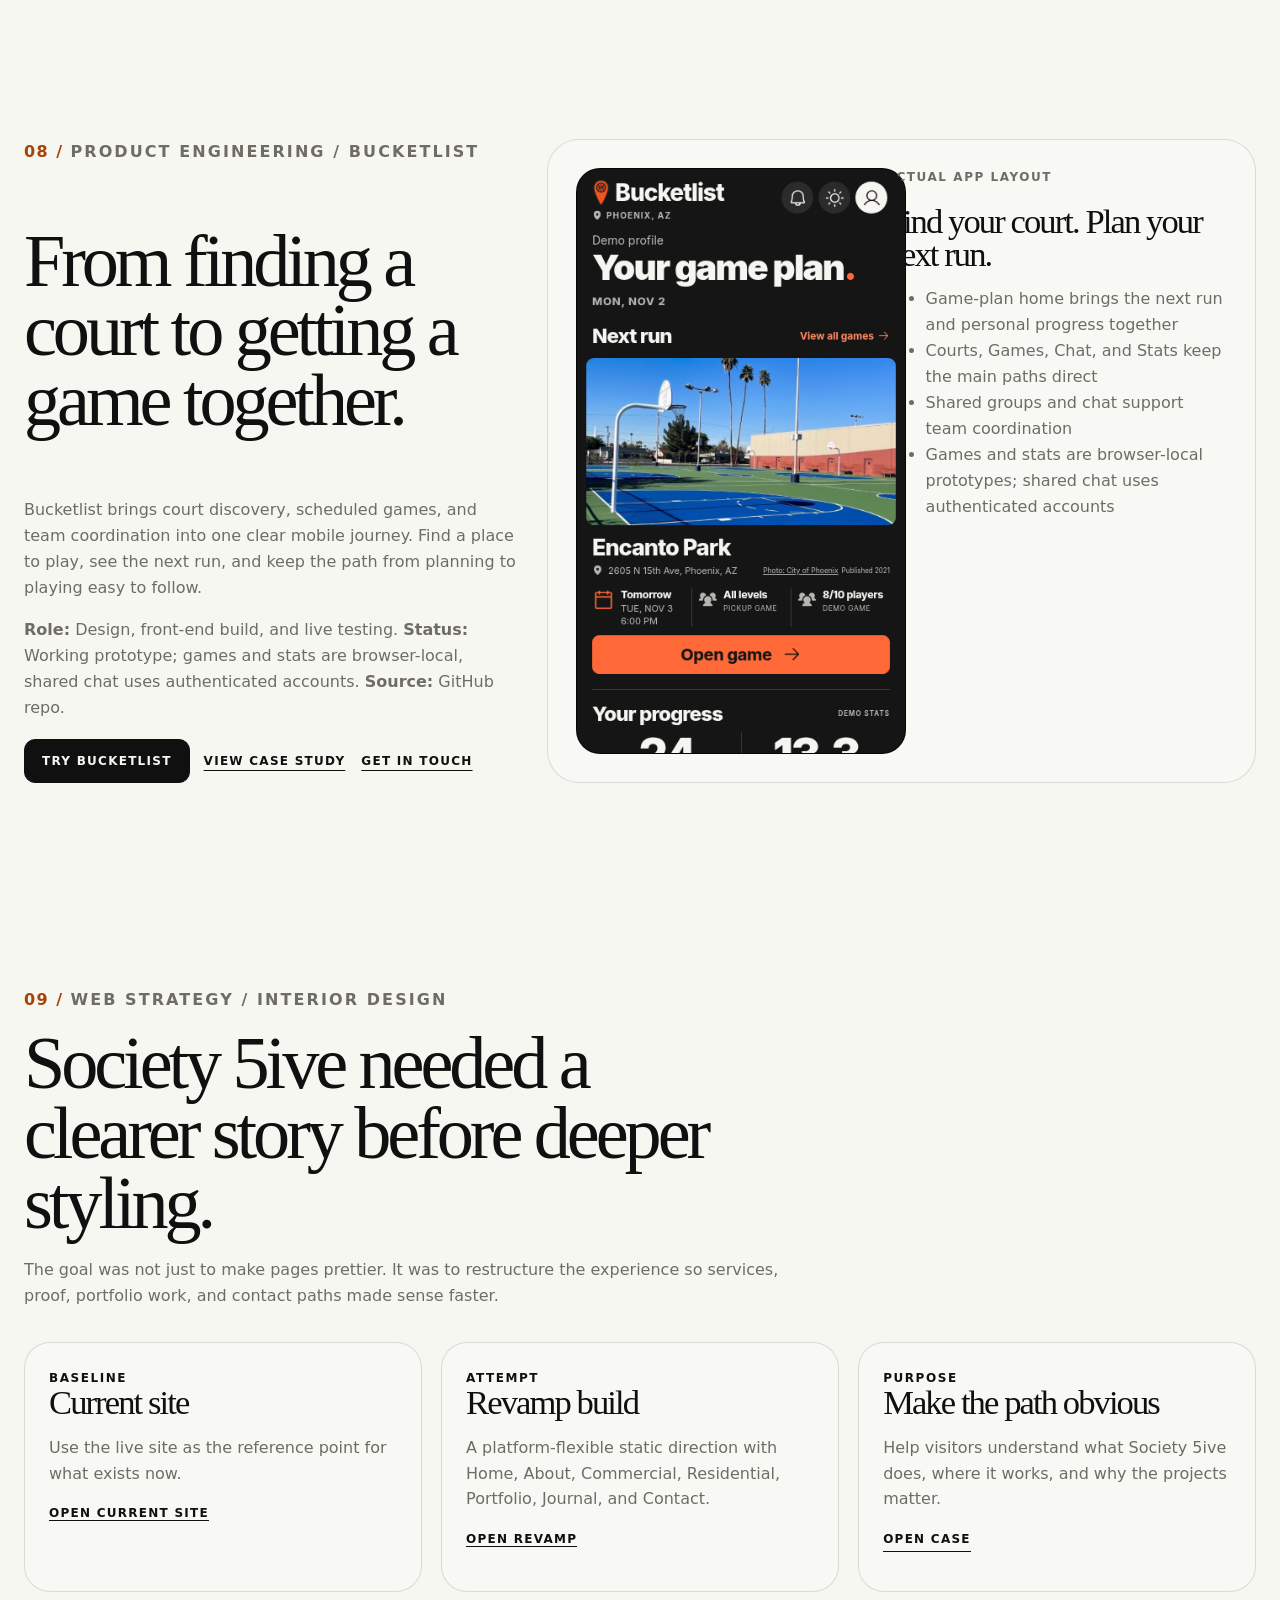
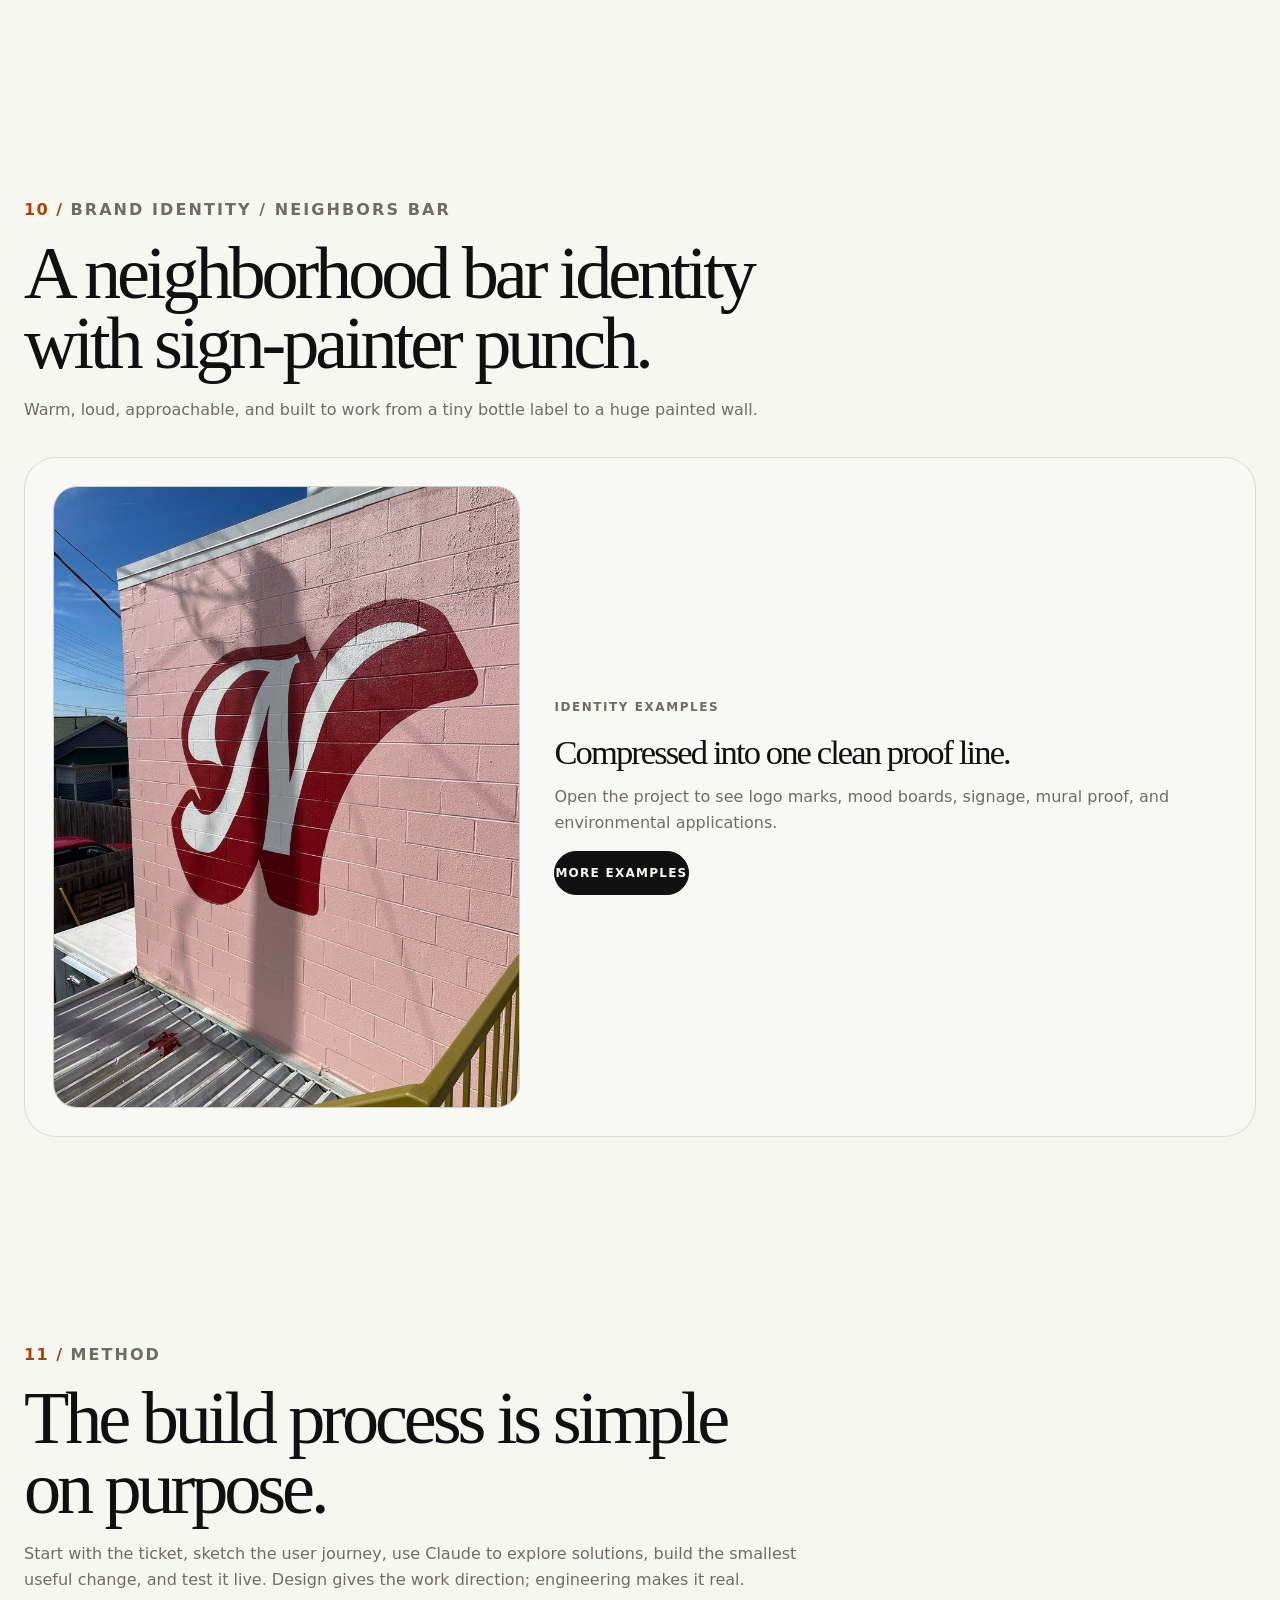
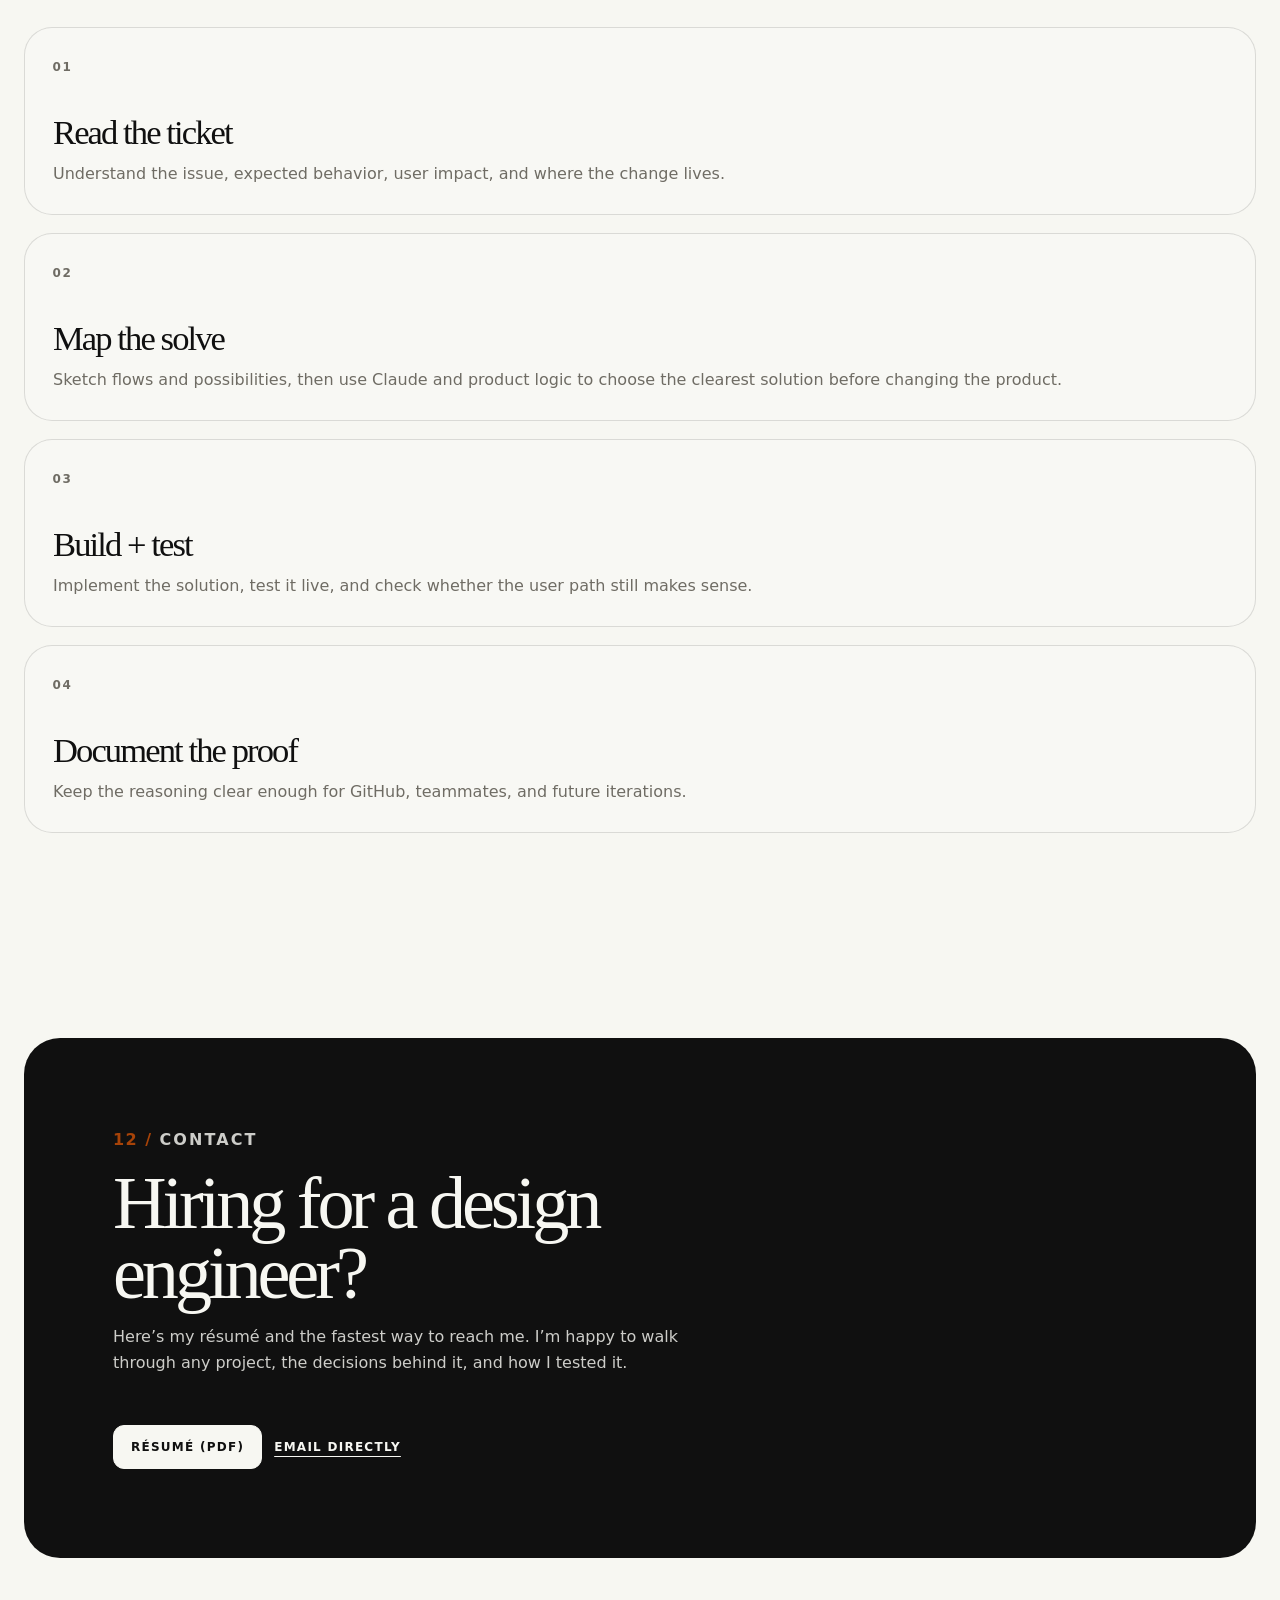
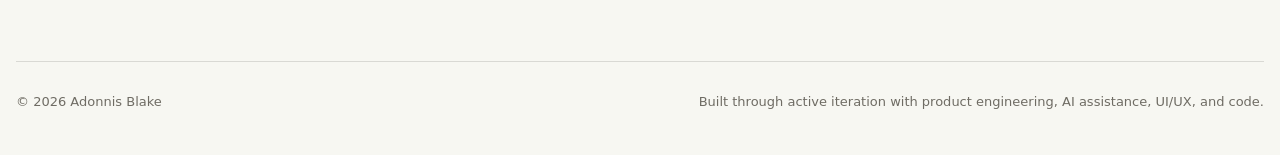
==== commit e7af7d4d: "Reposition portfolio for design engineer roles" ====
--- a/index.html
+++ b/index.html
@@ -5,63 +5,79 @@
 <meta content="width=device-width, initial-scale=1" name="viewport"/><script>/* Match the saved theme before the first paint. */
 try { const saved = localStorage.getItem('portfolio-theme'); if (saved === 'dark' || saved === 'light') document.documentElement.dataset.theme = saved; } catch (_) {}
 </script>
-<title>Adonnis Blake — Product Engineer / AI Build Practice</title>
-<meta content="A simplified portfolio for Adonnis Blake: product engineering, Claude-assisted GitHub ticket work, live testing, UI/UX systems, and visual problem-solving." name="description"/>
-<meta content="Adonnis Blake — Portfolio" property="og:title"/>
-<meta content="Product engineering, Claude-assisted GitHub ticket work, live testing, UI/UX systems, and visual problem-solving with a concept-art edge." property="og:description"/>
+<title>Adonnis Blake — Design Engineer | UI, front-end &amp; product prototyping</title>
+<meta content="Design engineer who designs, builds, and ships product interfaces. Live apps, accessible front-end, and Claude-assisted workflows with every change tested live." name="description"/>
+<meta content="Adonnis Blake — Design Engineer" property="og:title"/>
+<meta content="I design interfaces and build them: live apps, accessible front-end, and changes tested in the real product." property="og:description"/>
 <meta content="website" property="og:type"/>
 <link href="assets/brand/adonnis-brand-icon.png" rel="icon" type="image/png"/>
 <link href="assets/brand/adonnis-brand-icon.png" rel="apple-touch-icon"/>
 <link as="image" href="assets/profile/adonnis-portrait.jpg" rel="preload"/>
 <link href="styles.css" rel="stylesheet"/><link href="interaction.css" rel="stylesheet"/><link href="navigation.css" rel="stylesheet"/><link href="work-showcase.css" rel="stylesheet"/><link href="scroll-story.css" rel="stylesheet"/>
 <link href="theme-contrast.css" rel="stylesheet"/><link href="studio-polish.css" rel="stylesheet"/>
+<script type="application/ld+json">{"@context":"https://schema.org","@type":"Person","name":"Adonnis Blake","jobTitle":"Design Engineer","sameAs":["https://github.com/adoblake"],"email":"mailto:adoblake@gmail.com"}</script>
+<style>
+.stack-strip dl{display:grid;grid-template-columns:repeat(auto-fit,minmax(220px,1fr));gap:1rem;margin:1rem 0 0}
+.stack-strip dl>div{padding:1rem;border:1px solid color-mix(in srgb,currentColor 18%,transparent);border-radius:12px}
+.stack-strip dt{font-size:.8rem;font-weight:700;letter-spacing:.05em;text-transform:uppercase;opacity:.7}
+.stack-strip dd{margin:.35rem 0 0}
+.case-facts{font-size:.95rem;opacity:.85;margin:1rem 0}
+.evidence-links{margin-top:1rem;display:flex;flex-wrap:wrap;gap:.75rem 1.25rem}
+</style>
 </head>
 <body>
 <a class="skip" data-i18n="Skip to work" href="#work">Skip to work</a>
 <div aria-hidden="true" class="grain"></div>
 <header class="site-header" data-reveal="">
-<a class="brand" href="index.html#top">
+<a aria-label="Adonnis Blake home" class="brand" href="index.html#top">
 <span class="brand-mark"><img alt="" src="assets/brand/adonnis-brand-icon.png"/></span>
-<span class="brand-copy"><strong>Adonnis Blake</strong><small data-i18n="Product Engineer · Design · Art">Product Engineer · Design · Art</small></span>
+<span class="brand-copy"><strong>Adonnis Blake</strong><small>Design Engineer · UI · Front-end</small></span>
 </a>
 <nav aria-label="Primary navigation" class="site-nav">
 <a data-i18n="Work" href="#work">Work</a>
 <a data-i18n="Method" href="#method">Method</a>
 <a data-i18n="About" href="about.html">About</a>
 <a data-i18n="Contact" href="#contact">Contact</a>
-<button class="theme-toggle" data-i18n="Dark" data-theme-toggle="" type="button">Dark</button>
-<label class="language-control"><span class="sr-only" data-i18n="Website language">Website language</span><select aria-label="Website language" data-language-select=""><option value="en">EN</option><option value="es">ES</option><option value="fr">FR</option><option value="zh">中文</option><option value="ja">日本語</option></select></label><button class="button button-dark nav-project-button" data-i18n="Start project" data-inquiry-open="" type="button">Start project</button>
+<button aria-label="Switch color theme" class="theme-toggle" data-i18n="Dark" data-theme-toggle="" type="button">Dark</button>
+<label class="language-control"><span class="sr-only" data-i18n="Website language">Website language</span><select aria-label="Website language" data-language-select=""><option value="en">EN</option><option value="es">ES</option><option value="fr">FR</option><option value="zh">中文</option><option value="ja">日本語</option></select></label><a class="button button-dark nav-project-button" href="assets/resume/adonnis-blake-resume.pdf" target="_blank" rel="noopener">Résumé</a>
 </nav>
 <button aria-controls="mobileNav" aria-expanded="false" class="menu-button" data-i18n="Menu" type="button">Menu</button>
 </header>
-<nav aria-label="Mobile navigation" class="mobile-nav" hidden id="mobileNav">
+<nav aria-label="Mobile navigation" class="mobile-nav" id="mobileNav">
 <a data-i18n="Work" href="#work">Work</a>
 <a data-i18n="Method" href="#method">Method</a>
 <a data-i18n="About" href="about.html">About</a>
 <a data-i18n="Contact" href="#contact">Contact</a>
-<button class="theme-toggle" data-i18n="Dark" data-theme-toggle="" type="button">Dark</button>
-<label class="language-control"><span class="sr-only" data-i18n="Website language">Website language</span><select aria-label="Website language" data-language-select=""><option value="en">EN</option><option value="es">ES</option><option value="fr">FR</option><option value="zh">中文</option><option value="ja">日本語</option></select></label><button class="button button-dark" data-i18n="Start project" data-inquiry-open="" type="button">Start project</button>
+<button aria-label="Switch color theme" class="theme-toggle" data-i18n="Dark" data-theme-toggle="" type="button">Dark</button>
+<label class="language-control"><span class="sr-only" data-i18n="Website language">Website language</span><select aria-label="Website language" data-language-select=""><option value="en">EN</option><option value="es">ES</option><option value="fr">FR</option><option value="zh">中文</option><option value="ja">日本語</option></select></label><a class="button button-dark" href="assets/resume/adonnis-blake-resume.pdf" target="_blank" rel="noopener">Résumé</a>
 </nav>
 <main id="top">
 <section aria-label="Portfolio introduction" class="hero apple-hero">
 <div class="hero-copy" data-reveal="">
-<p class="eyebrow" data-i18n="Portfolio / 2026">Portfolio / 2026</p>
-<h1 data-i18n="Product engineering that gets understood fast.">Product engineering that gets understood fast.</h1>
-<p class="lead" data-i18n="I’m Adonnis Blake — a Product Engineer grounded in concept art, graphic design, and UI/UX. I bring visual thinking to real product problems, using Claude, GitHub, and live testing to build experiences that work and make sense.">I’m Adonnis Blake — a Product Engineer grounded in concept art, graphic design, and UI/UX. I bring visual thinking to real product problems, using Claude, GitHub, and live testing to build experiences that work and make sense.</p>
-<div class="hero-actions">
-<a class="button button-dark" data-i18n="View selected work" href="#work">View selected work</a>
-<button class="button button-ghost" data-i18n="Start a project" data-inquiry-open="" type="button">Start a project</button>
-</div>
+<p class="eyebrow">Design Engineer · Open to roles</p>
+<h1>I design interfaces and build them.</h1>
+<p class="lead">I’m Adonnis Blake, a design engineer with a concept art and UI/UX background. I ship working front-end, design the flows behind it, and test every change in the live product. I use Claude to move faster on reasoning and edge cases; the decisions and the code review are mine.</p>
+<div class="hero-actions"><a class="button button-dark" href="#work">View live work</a> <a class="button button-ghost" href="assets/resume/adonnis-blake-resume.pdf" target="_blank" rel="noopener">Résumé (PDF)</a> <a class="button button-ghost" href="https://github.com/adoblake" target="_blank" rel="noopener">GitHub</a></div>
 </div>
 <aside aria-label="Portfolio summary card" class="hero-product" data-reveal="">
 <div class="hero-device">
 <img alt="Portrait of Adonnis Blake" data-hero-parallax="" src="assets/profile/adonnis-portrait.jpg"/>
 <div class="device-overlay">
 <span>AB</span>
-<p data-i18n="Product Engineer · Claude · GitHub · Live testing">Product Engineer · Claude · GitHub · Live testing</p>
+<p>Design Engineer · UI · Front-end · Live testing</p>
 </div>
 </div>
 </aside>
+</section>
+<section aria-labelledby="stack-title" class="section stack-strip">
+<p class="eyebrow" id="stack-title">Stack &amp; practices</p>
+<!-- Add Figma, React, TypeScript, etc. here ONLY if you can discuss them in an interview. -->
+<dl>
+<div><dt>Front-end</dt><dd>HTML · CSS · JavaScript</dd></div>
+<div><dt>Design</dt><dd>UI/UX · Concept art · Brand identity · Layout systems</dd></div>
+<div><dt>Quality</dt><dd>Accessibility (contrast, keyboard, reduced motion) · Responsive layouts · Light/dark theming · Automated checks (Python, Node)</dd></div>
+<div><dt>Workflow</dt><dd>GitHub · GitHub Actions · Claude · Live testing</dd></div>
+</dl>
 </section>
 <section aria-labelledby="quick-read-title" class="section quick-read">
 <div class="section-head compact" data-reveal="">
@@ -69,7 +85,7 @@
 <h2 data-i18n="A product engineer built on a creative foundation." id="quick-read-title">A product engineer built on a creative foundation.</h2>
 <p data-i18n="I learned to communicate through images, stories, and interfaces before I wrote product code. That perspective shapes how I read tickets, map user journeys, work with AI, and test what people actually experience.">I learned to communicate through images, stories, and interfaces before I wrote product code. That perspective shapes how I read tickets, map user journeys, work with AI, and test what people actually experience.</p>
 </div>
-<div role="group" aria-label="Core creative lanes" class="feature-strip quick-lanes" data-reveal="">
+<div aria-label="Core creative lanes" class="feature-strip quick-lanes" data-reveal="">
 <article><span>01</span><h3 data-i18n="Product engineering">Product engineering</h3><p data-i18n="Turning real tickets into product fixes, working behavior, and testable improvements.">Turning real tickets into product fixes, working behavior, and testable improvements.</p></article>
 <article><span>02</span><h3 data-i18n="Art + design thinking">Art + design thinking</h3><p data-i18n="Concept art, comics, and UX trained me to see the whole journey — not just a screen or line of code.">Concept art, comics, and UX trained me to see the whole journey — not just a screen or line of code.</p></article>
 <article><span>03</span><h3 data-i18n="AI-assisted solving">AI-assisted solving</h3><p data-i18n="Using Claude as a build partner to reason through code, edge cases, and solution paths.">Using Claude as a build partner to reason through code, edge cases, and solution paths.</p></article>
@@ -96,10 +112,10 @@
 <div class="section-head compact" data-reveal="">
 <p class="eyebrow" data-i18n="Product engineering workflow">Product engineering workflow</p>
 <h2 data-i18n="From ticket to tested behavior." id="skill-update-title">From ticket to tested behavior.</h2>
-<p data-i18n="I can’t show every internal ticket or codebase, so this section explains the repeatable workflow: understand the ticket, use Claude to reason through options, make the smallest safe change, test the behavior live, then document what changed.">I can’t show every internal ticket or codebase, so this section explains the repeatable workflow: understand the ticket, use Claude to reason through options, make the smallest safe change, test the behavior live, then document what changed.</p>
+<p>This is the loop I follow on every build: understand the ticket, reason through options (with Claude where it helps), make the smallest safe change, test the behavior live, then document what changed. The proof is in the repos: this site’s own repo runs automated checks for color contrast, broken links, and translation coverage.</p><p class="evidence-links"><a class="text-button" href="https://github.com/adoblake/portfolio-pe/blob/main/check-theme-contrast.py" target="_blank" rel="noopener">Contrast check</a><a class="text-button" href="https://github.com/adoblake/portfolio-pe/blob/main/check-2day-links.js" target="_blank" rel="noopener">Link check</a><a class="text-button" href="https://github.com/adoblake/portfolio-pe/blob/main/check-site.py" target="_blank" rel="noopener">Site check</a></p>
 </div>
 <div class="engineering-workflow" data-reveal="">
-<div role="group" aria-label="Product engineering workflow preview" aria-live="off" class="workflow-visual" data-workflow-scroll="">
+<div aria-label="Product engineering workflow preview" aria-live="off" class="workflow-visual" data-workflow-scroll="">
 <div class="workflow-window">
 <div class="workflow-window-top">
 <span></span><span></span><span></span>
@@ -114,7 +130,7 @@
 </ol>
 </div>
 </div>
-<div role="group" aria-label="Product engineering focus areas" class="workflow-accordion">
+<div aria-label="Product engineering focus areas" class="workflow-accordion">
 <details class="workflow-tab is-current" data-step="1" open="">
 <summary><span>01</span><strong data-i18n="GitHub ticket">GitHub ticket</strong></summary>
 <div class="workflow-tab-body">
@@ -158,26 +174,26 @@
 </div>
 </div>
 </section>
-<section aria-labelledby="selected-work-title" class="section work-section" id="work" tabindex="-1">
+<section aria-labelledby="selected-work-title" class="section work-section" id="work">
 <div class="section-head compact" data-reveal="">
 <p class="eyebrow" data-i18n="Selected work">Selected work</p>
-<h2 data-i18n="Four focused projects. Product thinking first." id="selected-work-title">Four focused projects. Product thinking first.</h2>
-<p data-i18n="Each card gives the basic story. The product engineering focus leads; the design work supports the system behind it.">Each card gives the basic story. The product engineering focus leads; the design work supports the system behind it.</p>
-</div>
-<div role="group" aria-label="Project filters" class="filter-row" data-reveal="">
+<h2 id="selected-work-title">Two live apps, two design projects.</h2>
+<p>The apps lead: designed, built, and tested live. Brand and web work follows.</p>
+</div>
+<div aria-label="Project filters" class="filter-row" data-reveal="">
 <button class="filter active" data-filter="all" data-i18n="All" type="button">All</button>
 <button class="filter" data-filter="product" data-i18n="Product" type="button">Product</button>
 <button class="filter" data-filter="brand" data-i18n="Brand" type="button">Brand</button>
 <button class="filter" data-filter="web" data-i18n="Web" type="button">Web</button>
 </div>
-<div role="group" aria-label="Selected projects" class="work-grid">
+<div aria-label="Selected projects" class="work-grid">
 <article class="project-card" data-category="product" data-modal="twoday" data-reveal="">
-<a class="project-visual has-image visual-twoday" href="https://adoblake.github.io/2DAY-APP/" target="_blank" rel="noopener noreferrer" data-i18n-aria-label="01 — Try live 2DAY app" aria-label="01 — Try live 2DAY app">
-<span aria-hidden="true" class="project-number">01</span>
+<a class="project-visual has-image visual-twoday" href="https://adoblake.github.io/2DAY-APP/" target="_blank" rel="noopener noreferrer" data-i18n-aria-label="Try live 2DAY app" aria-label="Try live 2DAY app">
+<span class="project-number">01</span>
 <img alt="2DAY Apps actual home layout preview" loading="lazy" src="assets/2day/2day-home-v12-1.png"/>
 </a>
 <div class="project-info">
-<p data-i18n="Product Engineering · AI-assisted app build">Product Engineering · AI-assisted app build</p>
+<p>Design Engineering · Built and tested live</p>
 <h3>2DAY Apps Journey</h3>
 <span data-i18n="Meal planning, daily follow-through, and editable calendar links — with a clear Home/Day flow and the latest Rising Bars identity.">Meal planning, daily follow-through, and editable calendar links — with a clear Home/Day flow and the latest Rising Bars identity.</span>
 <div class="card-actions">
@@ -186,9 +202,24 @@
 </div>
 </div>
 </article>
+<article class="project-card" data-category="product" data-modal="bucketlist" data-reveal="">
+<a class="project-visual has-image visual-bucketlist" href="https://adoblake.github.io/bucketlist/" target="_blank" rel="noopener noreferrer" data-i18n-aria-label="Try BUCKETLIST" aria-label="Try BUCKETLIST">
+<span class="project-number">02</span>
+<img alt="Bucketlist game-plan screen showing the next basketball run at Encanto Park" loading="lazy" src="assets/bucketlist/game-plan-dark.png"/>
+</a>
+<div class="project-info">
+<p data-i18n="Product Engineering · Basketball Community">Product Engineering · Basketball Community</p>
+<h3>Bucketlist</h3>
+<span data-i18n="Find an Arizona court, join a scheduled game, and coordinate your next run — from game plan to team chat.">Find an Arizona court, join a scheduled game, and coordinate your next run — from game plan to team chat.</span>
+<div class="card-actions">
+<a class="text-button" data-i18n="Try BUCKETLIST" href="https://adoblake.github.io/bucketlist/" target="_blank" rel="noopener noreferrer">Try BUCKETLIST</a>
+<button class="text-button" data-i18n="View case study" data-modal-open="bucketlist" type="button">View case study</button>
+</div>
+</div>
+</article>
 <article class="project-card" data-category="web" data-modal="society" data-reveal="">
-<button data-i18n-aria-label="02 Society 5ive — Open project" aria-label="02 Society 5ive — Open project" class="project-visual visual-society" data-modal-open="society" type="button">
-<span aria-hidden="true" class="project-number">02</span>
+<button aria-label="Open Society 5ive project" class="project-visual visual-society" data-modal-open="society" type="button">
+<span class="project-number">03</span>
 <div aria-hidden="true" class="society-mini">
 <div class="society-preview-masthead"><strong>Society 5ive</strong><i></i></div>
 <div class="society-preview-layout">
@@ -208,24 +239,9 @@
 </div>
 </div>
 </article>
-<article class="project-card" data-category="product" data-modal="bucketlist" data-reveal="">
-<a class="project-visual has-image visual-bucketlist" href="https://adoblake.github.io/bucketlist/" target="_blank" rel="noopener noreferrer" data-i18n-aria-label="03 — Try Bucketlist" aria-label="03 — Try Bucketlist">
-<span aria-hidden="true" class="project-number">03</span>
-<img alt="Bucketlist game-plan screen showing the next basketball run at Encanto Park" loading="lazy" src="assets/bucketlist/game-plan-dark.png"/>
-</a>
-<div class="project-info">
-<p data-i18n="Product Engineering · Basketball Community">Product Engineering · Basketball Community</p>
-<h3>Bucketlist</h3>
-<span data-i18n="Find an Arizona court, join a scheduled game, and coordinate your next run — from game plan to team chat.">Find an Arizona court, join a scheduled game, and coordinate your next run — from game plan to team chat.</span>
-<div class="card-actions">
-<a class="text-button" data-i18n="Try BUCKETLIST" href="https://adoblake.github.io/bucketlist/" target="_blank" rel="noopener noreferrer">Try BUCKETLIST</a>
-<button class="text-button" data-i18n="View case study" data-modal-open="bucketlist" type="button">View case study</button>
-</div>
-</div>
-</article>
 <article class="project-card" data-category="brand" data-modal="neighbors" data-reveal="">
-<button data-i18n-aria-label="04 — View Neighbors Bar image" aria-label="04 — View Neighbors Bar image" class="project-visual has-image visual-neighbor" data-caption="Neighbors Bar — custom wordmark exploration" data-image="assets/neighbors/neighbors-wordmark.png" type="button">
-<span aria-hidden="true" class="project-number">04</span>
+<button class="project-visual has-image visual-neighbor" data-caption="Neighbors Bar — custom wordmark exploration" data-image="assets/neighbors/neighbors-wordmark.png" type="button">
+<span class="project-number">04</span>
 <div aria-hidden="true" class="neighbor-preview">
 <img alt="" class="neighbor-wordmark" loading="lazy" src="assets/neighbors/neighbors-wordmark.png"/>
 <div class="neighbor-preview-strip">
@@ -251,10 +267,12 @@
 <p class="eyebrow" data-i18n="Featured case / Product Engineering">Featured case / Product Engineering</p>
 <h2 data-i18n="2DAY shows the shift from design thinking to product engineering." id="twoday-title">2DAY shows the shift from design thinking to product engineering.</h2>
 <p data-i18n="2DAY is still a product build journey, but the focus now sits closer to product engineering: translate the user goal, shape the logic, use AI assistance to accelerate the build, test the working version, and keep the interface simple enough that the next action is obvious.">2DAY is still a product build journey, but the focus now sits closer to product engineering: translate the user goal, shape the logic, use AI assistance to accelerate the build, test the working version, and keep the interface simple enough that the next action is obvious.</p>
+<p class="case-facts"><strong>Role:</strong> Design, front-end build, and live testing. <strong>Status:</strong> Live on GitHub Pages. <strong>Source:</strong> <a href="https://github.com/adoblake/2DAY-APP" target="_blank" rel="noopener">GitHub repo</a>.</p>
+<!-- TODO: add "Key decision" (what you chose, what you rejected, why) and "Result" (a real number or what you would measure next) -->
 <div class="case-actions">
 <a class="button button-dark" data-i18n="Try live 2DAY app" href="https://adoblake.github.io/2DAY-APP/" rel="noopener noreferrer" target="_blank">Try live 2DAY app</a>
 <button class="button button-ghost" data-i18n="View case study" data-modal-open="twoday" type="button">View case study</button>
-<button class="button button-ghost" data-i18n="Start project" data-inquiry-open="" type="button">Start project</button>
+<button class="button button-ghost" data-inquiry-open="" type="button">Get in touch</button>
 </div>
 </div>
 <div class="app-showcase" data-reveal="">
@@ -273,43 +291,17 @@
 </div>
 </div>
 </section>
-<section aria-labelledby="society-title" class="section simple-case" id="society-case">
-<div class="section-head compact" data-reveal="">
-<p class="eyebrow" data-i18n="Web strategy / Interior design">Web strategy / Interior design</p>
-<h2 data-i18n="Society 5ive needed a clearer story before deeper styling." id="society-title">Society 5ive needed a clearer story before deeper styling.</h2>
-<p data-i18n="The goal was not just to make pages prettier. It was to restructure the experience so services, proof, portfolio work, and contact paths made sense faster.">The goal was not just to make pages prettier. It was to restructure the experience so services, proof, portfolio work, and contact paths made sense faster.</p>
-</div>
-<div class="bento-grid" data-reveal="">
-<article><span data-i18n="Baseline">Baseline</span><h3 data-i18n="Current site">Current site</h3><p data-i18n="Use the live site as the reference point for what exists now.">Use the live site as the reference point for what exists now.</p><a class="text-button" data-i18n="Open current site" href="https://society5ive.com/" rel="noreferrer" target="_blank">Open current site</a></article>
-<article><span data-i18n="Attempt">Attempt</span><h3 data-i18n="Revamp build">Revamp build</h3><p data-i18n="A platform-flexible static direction with Home, About, Commercial, Residential, Portfolio, Journal, and Contact.">A platform-flexible static direction with Home, About, Commercial, Residential, Portfolio, Journal, and Contact.</p><a class="text-button" data-i18n="Open revamp" href="assets/society5ive/index.html" rel="noreferrer" target="_blank">Open revamp</a></article>
-<article><span data-i18n="Purpose">Purpose</span><h3 data-i18n="Make the path obvious">Make the path obvious</h3><p data-i18n="Help visitors understand what Society 5ive does, where it works, and why the projects matter.">Help visitors understand what Society 5ive does, where it works, and why the projects matter.</p><button class="text-button" data-i18n="Open case" data-modal-open="society" type="button">Open case</button></article>
-</div>
-</section>
-<section aria-labelledby="neighbors-title" class="section simple-case" id="neighbors-case">
-<div class="section-head compact" data-reveal="">
-<p class="eyebrow" data-i18n="Brand identity / Neighbors Bar">Brand identity / Neighbors Bar</p>
-<h2 data-i18n="A neighborhood bar identity with sign-painter punch." id="neighbors-title">A neighborhood bar identity with sign-painter punch.</h2>
-<p data-i18n="Warm, loud, approachable, and built to work from a tiny bottle label to a huge painted wall.">Warm, loud, approachable, and built to work from a tiny bottle label to a huge painted wall.</p>
-</div>
-<div class="feature-panel" data-reveal="">
-<button data-caption="Neighbors wall mark — corrected orientation" data-image="assets/neighbors/neighbors-wall-close.jpg"><img alt="Neighbors wall mark on pink brick" loading="lazy" src="assets/neighbors/neighbors-wall-close.jpg"/></button>
-<div>
-<p class="eyebrow" data-i18n="Identity examples">Identity examples</p>
-<h3 data-i18n="Compressed into one clean proof line.">Compressed into one clean proof line.</h3>
-<p data-i18n="Open the project to see logo marks, mood boards, signage, mural proof, and environmental applications.">Open the project to see logo marks, mood boards, signage, mural proof, and environmental applications.</p>
-<button class="button button-dark" data-i18n="More examples" data-modal-open="neighbors" type="button">More examples</button>
-</div>
-</div>
-</section>
 <section aria-labelledby="bucketlist-title" class="section product-section split-case app-case" id="bucketlist-case">
 <div class="case-copy" data-reveal="">
 <p class="eyebrow" data-i18n="Product engineering / Bucketlist">Product engineering / Bucketlist</p>
 <h2 data-i18n="From finding a court to getting a game together." id="bucketlist-title">From finding a court to getting a game together.</h2>
 <p data-i18n="Bucketlist brings court discovery, scheduled games, and team coordination into one clear mobile journey. Find a place to play, see the next run, and keep the path from planning to playing easy to follow.">Bucketlist brings court discovery, scheduled games, and team coordination into one clear mobile journey. Find a place to play, see the next run, and keep the path from planning to playing easy to follow.</p>
+<p class="case-facts"><strong>Role:</strong> Design, front-end build, and live testing. <strong>Status:</strong> Working prototype; games and stats are browser-local, shared chat uses authenticated accounts. <strong>Source:</strong> <a href="https://github.com/adoblake/bucketlist" target="_blank" rel="noopener">GitHub repo</a>.</p>
+<!-- TODO: add "Key decision" and "Result" -->
 <div class="case-actions">
 <a class="button button-dark" data-i18n="Try BUCKETLIST" href="https://adoblake.github.io/bucketlist/" target="_blank" rel="noopener noreferrer">Try BUCKETLIST</a>
 <button class="button button-ghost" data-i18n="View case study" data-modal-open="bucketlist" type="button">View case study</button>
-<button class="button button-ghost" data-i18n="Start project" data-inquiry-open="" type="button">Start project</button>
+<button class="button button-ghost" data-inquiry-open="" type="button">Get in touch</button>
 </div>
 </div>
 <div class="app-showcase" data-reveal="">
@@ -328,6 +320,35 @@
 </div>
 </div>
 </section>
+<section aria-labelledby="society-title" class="section simple-case" id="society-case">
+<div class="section-head compact" data-reveal="">
+<p class="eyebrow" data-i18n="Web strategy / Interior design">Web strategy / Interior design</p>
+<h2 data-i18n="Society 5ive needed a clearer story before deeper styling." id="society-title">Society 5ive needed a clearer story before deeper styling.</h2>
+<p data-i18n="The goal was not just to make pages prettier. It was to restructure the experience so services, proof, portfolio work, and contact paths made sense faster.">The goal was not just to make pages prettier. It was to restructure the experience so services, proof, portfolio work, and contact paths made sense faster.</p>
+</div>
+<div class="bento-grid" data-reveal="">
+<article><span data-i18n="Baseline">Baseline</span><h3 data-i18n="Current site">Current site</h3><p data-i18n="Use the live site as the reference point for what exists now.">Use the live site as the reference point for what exists now.</p><a class="text-button" data-i18n="Open current site" href="https://society5ive.com/" rel="noreferrer" target="_blank">Open current site</a></article>
+<article><span data-i18n="Attempt">Attempt</span><h3 data-i18n="Revamp build">Revamp build</h3><p data-i18n="A platform-flexible static direction with Home, About, Commercial, Residential, Portfolio, Journal, and Contact.">A platform-flexible static direction with Home, About, Commercial, Residential, Portfolio, Journal, and Contact.</p><a class="text-button" data-i18n="Open revamp" href="assets/society5ive/index.html" rel="noreferrer" target="_blank">Open revamp</a></article>
+<article><span data-i18n="Purpose">Purpose</span><h3 data-i18n="Make the path obvious">Make the path obvious</h3><p data-i18n="Help visitors understand what Society 5ive does, where it works, and why the projects matter.">Help visitors understand what Society 5ive does, where it works, and why the projects matter.</p><button class="text-button" data-i18n="Open case" data-modal-open="society" type="button">Open case</button></article>
+</div>
+</section>
+<section aria-labelledby="neighbors-title" class="section simple-case" id="neighbors-case">
+<div class="section-head compact" data-reveal="">
+<p class="eyebrow" data-i18n="Brand identity / Neighbors Bar">Brand identity / Neighbors Bar</p>
+<h2 data-i18n="A neighborhood bar identity with sign-painter punch." id="neighbors-title">A neighborhood bar identity with sign-painter punch.</h2>
+<p data-i18n="Warm, loud, approachable, and built to work from a tiny bottle label to a huge painted wall.">Warm, loud, approachable, and built to work from a tiny bottle label to a huge painted wall.</p>
+</div>
+<div class="feature-panel" data-reveal="">
+<button data-caption="Neighbors wall mark — corrected orientation" data-image="assets/neighbors/neighbors-wall-close.jpg"><img alt="Neighbors wall mark on pink brick" loading="lazy" src="assets/neighbors/neighbors-wall-close.jpg"/></button>
+<div>
+<p class="eyebrow" data-i18n="Identity examples">Identity examples</p>
+<h3 data-i18n="Compressed into one clean proof line.">Compressed into one clean proof line.</h3>
+<p data-i18n="Open the project to see logo marks, mood boards, signage, mural proof, and environmental applications.">Open the project to see logo marks, mood boards, signage, mural proof, and environmental applications.</p>
+<button class="button button-dark" data-i18n="More examples" data-modal-open="neighbors" type="button">More examples</button>
+</div>
+</div>
+</section>
+
 <section aria-labelledby="method-title" class="section method-section" id="method">
 <div class="section-head compact" data-reveal="">
 <p class="eyebrow" data-i18n="Method">Method</p>
@@ -344,10 +365,10 @@
 <section aria-labelledby="contact-title" class="section contact-section" id="contact">
 <div class="contact-card" data-reveal="">
 <p class="eyebrow" data-i18n="Contact">Contact</p>
-<h2 data-i18n="Have a product problem that needs a clearer path?" id="contact-title">Have a product problem that needs a clearer path?</h2>
-<p data-i18n="Send the basics. I’ll help break it down into the ticket, the user impact, the likely solution path, and the version worth testing.">Send the basics. I’ll help break it down into the ticket, the user impact, the likely solution path, and the version worth testing.</p>
+<h2 id="contact-title">Hiring for a design engineer?</h2>
+<p>Here’s my résumé and the fastest way to reach me. I’m happy to walk through any project, the decisions behind it, and how I tested it.</p>
 <div class="contact-actions">
-<button class="button button-paper" data-i18n="Start project" data-inquiry-open="" type="button">Start project</button>
+<a class="button button-paper" href="assets/resume/adonnis-blake-resume.pdf" target="_blank" rel="noopener">Résumé (PDF)</a>
 <a class="button button-outline-paper" data-i18n="Email directly" href="mailto:adoblake@gmail.com">Email directly</a>
 </div>
 </div>
@@ -357,7 +378,7 @@
 <span>© 2026 Adonnis Blake</span>
 <span data-i18n="Built through active iteration with product engineering, AI assistance, UI/UX, and code.">Built through active iteration with product engineering, AI assistance, UI/UX, and code.</span>
 </footer>
-<div aria-hidden="true" aria-labelledby="projectModalTitle" aria-modal="true" class="modal" hidden inert id="projectModal" role="dialog">
+<div aria-hidden="true" aria-labelledby="projectModalTitle" aria-modal="true" class="modal" id="projectModal" role="dialog">
 <div class="modal-backdrop" data-modal-close=""></div>
 <article class="modal-panel" role="document">
 <button class="modal-close" data-i18n="Close" data-modal-close="" type="button">Close</button>
@@ -369,22 +390,22 @@
 <div class="examples-shell" id="modalExamplesShell">
 <div class="examples-line">
 <div><p class="eyebrow" data-i18n="Visual examples">Visual examples</p><p data-i18n="Open the examples only when you want the full proof board." id="projectModalExamplesNote">Open the examples only when you want the full proof board.</p></div>
-<button aria-expanded="false" class="button button-dark" data-i18n="More" aria-controls="projectModalExamples" id="modalExamplesToggle" type="button">More</button>
+<button aria-expanded="false" class="button button-dark" data-i18n="More" id="modalExamplesToggle" type="button">More</button>
 </div>
 <div aria-hidden="true" class="examples-panel" id="projectModalExamples"></div>
 </div>
 <div class="modal-actions" id="projectModalActions"></div>
 </article>
 </div>
-<div aria-hidden="true" aria-labelledby="imageModalCaption" aria-modal="true" class="modal image-modal" hidden inert id="imageModal" role="dialog">
+<div aria-hidden="true" aria-label="Image preview" aria-modal="true" class="modal image-modal" id="imageModal" role="dialog">
 <div class="modal-backdrop" data-image-close=""></div>
 <figure class="image-panel">
 <button class="modal-close" data-i18n="Close" data-image-close="" type="button">Close</button>
 <img alt="" id="imageModalImg">
 <figcaption id="imageModalCaption"></figcaption>
-</figure>
-</div>
-<div aria-hidden="true" aria-labelledby="inquiryTitle" aria-modal="true" class="modal inquiry-modal" hidden inert id="inquiryModal" role="dialog">
+</img></figure>
+</div>
+<div aria-hidden="true" aria-labelledby="inquiryTitle" aria-modal="true" class="modal inquiry-modal" id="inquiryModal" role="dialog">
 <div class="modal-backdrop" data-inquiry-close=""></div>
 <article class="modal-panel inquiry-panel" role="document">
 <button class="modal-close" data-i18n="Close" data-inquiry-close="" type="button">Close</button>
@@ -392,9 +413,9 @@
 <h2 data-i18n="Send the basics." id="inquiryTitle">Send the basics.</h2>
 <p data-i18n="Nothing overcomplicated. Tell me what you’re building, what kind of help you need, and where the project stands.">Nothing overcomplicated. Tell me what you’re building, what kind of help you need, and where the project stands.</p>
 <form class="inquiry-form" id="inquiryForm">
-<label><span data-i18n="Name">Name</span><input data-i18n-placeholder="Your name" autocomplete="name" name="name" placeholder="Your name" required="" type="text"/></label>
-<label><span data-i18n="Email">Email</span><input data-i18n-placeholder="you@email.com" autocomplete="email" name="email" placeholder="you@email.com" required="" type="email"/></label>
-<label><span data-i18n="Project type">Project type</span><select name="type"><option>Product engineering / UI UX</option><option>Brand identity</option><option>Website / landing page</option><option>Creative direction / brand system</option><option>Not sure yet</option></select></label>
+<label><span data-i18n="Name">Name</span><input data-i18n-placeholder="Your name" name="name" placeholder="Your name" required="" type="text"/></label>
+<label><span data-i18n="Email">Email</span><input data-i18n-placeholder="you@email.com" name="email" placeholder="you@email.com" required="" type="email"/></label>
+<label><span data-i18n="Project type">Project type</span><select name="type"><option>Full-time design engineer role</option><option>Contract / freelance</option><option>Product engineering / UI UX</option><option>Brand identity</option><option>Website / landing page</option><option>Creative direction / brand system</option><option>Not sure yet</option></select></label>
 <label><span data-i18n="Timeline">Timeline</span><select name="timeline"><option>Just exploring</option><option>This month</option><option>1–3 months</option><option>3+ months</option></select></label>
 <label><span data-i18n="Budget / scope">Budget / scope</span><select name="budget"><option>Small focused pass</option><option>Medium project</option><option>Large / ongoing build</option><option>Need help scoping</option></select></label>
 <label class="full"><span data-i18n="Message">Message</span><textarea data-i18n-placeholder="What are you trying to make? What should people understand?" name="message" placeholder="What are you trying to make? What should people understand?" required="" rows="5"></textarea></label>
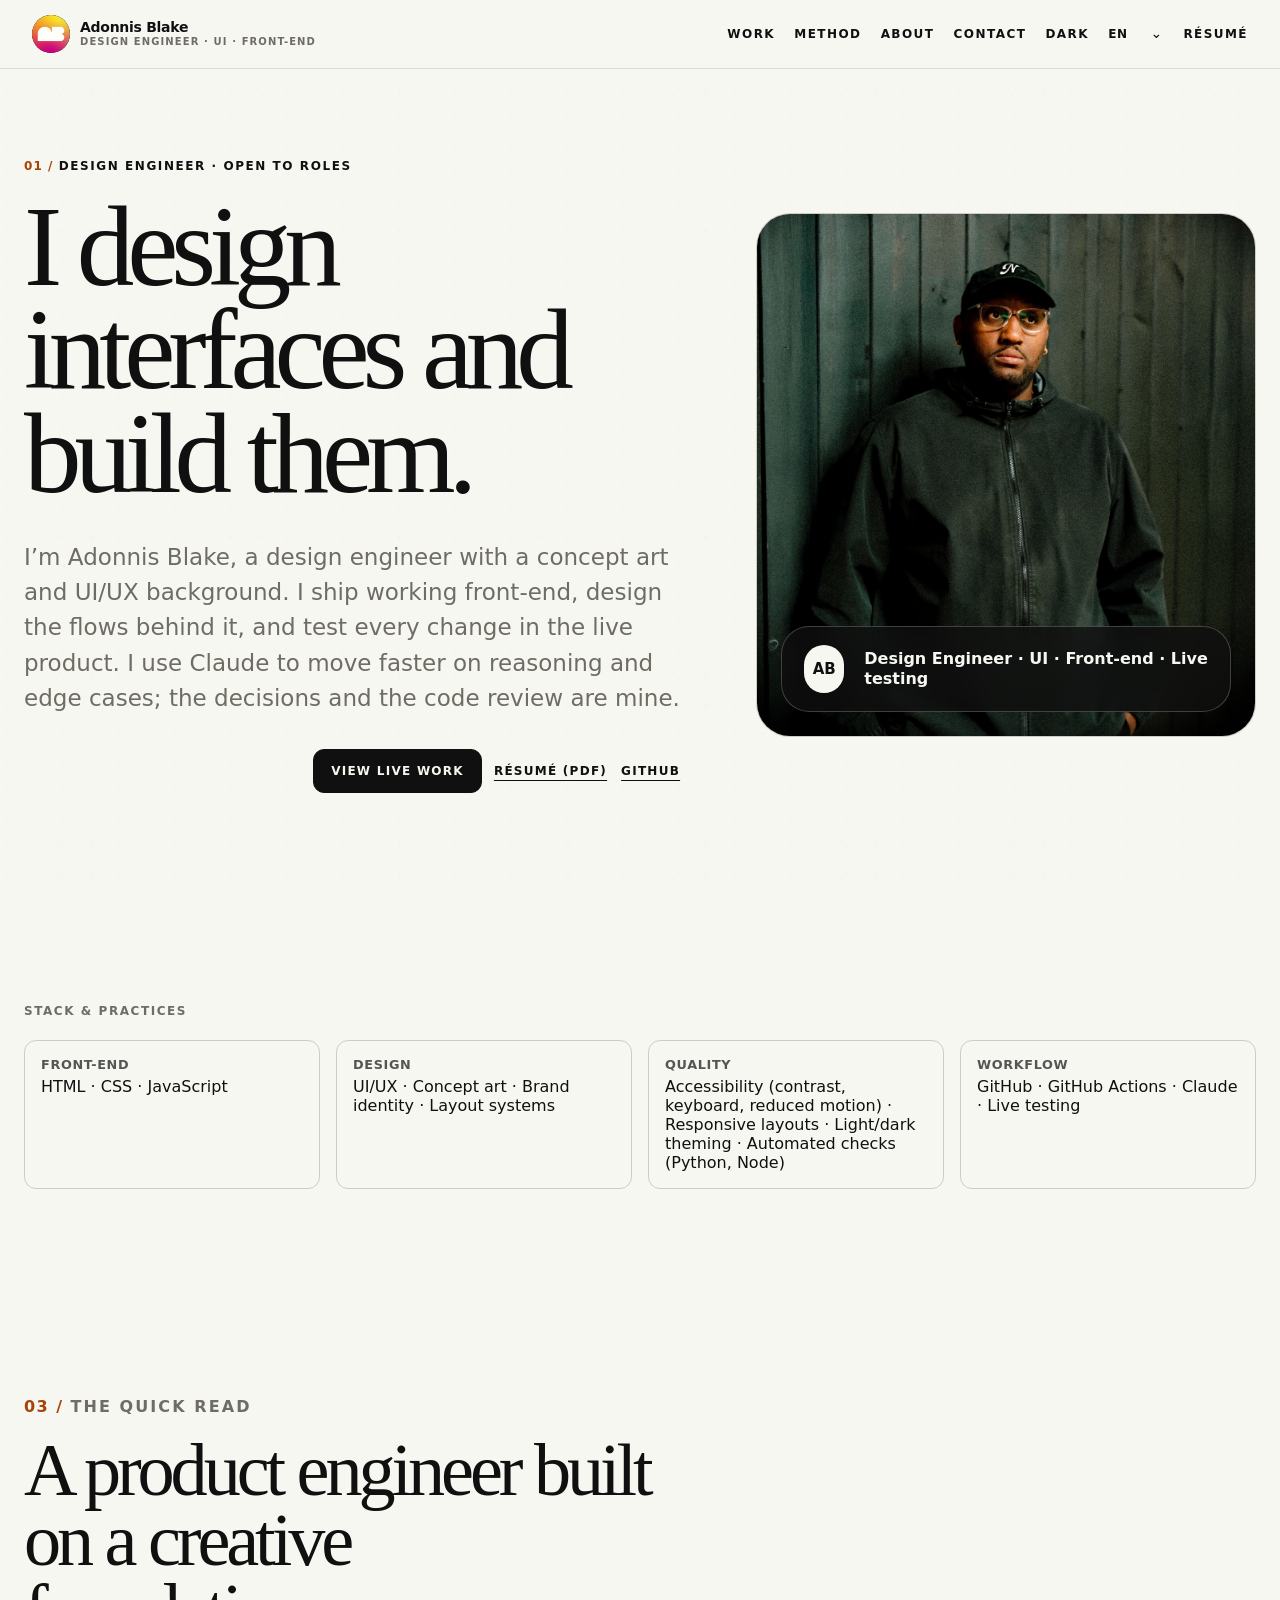
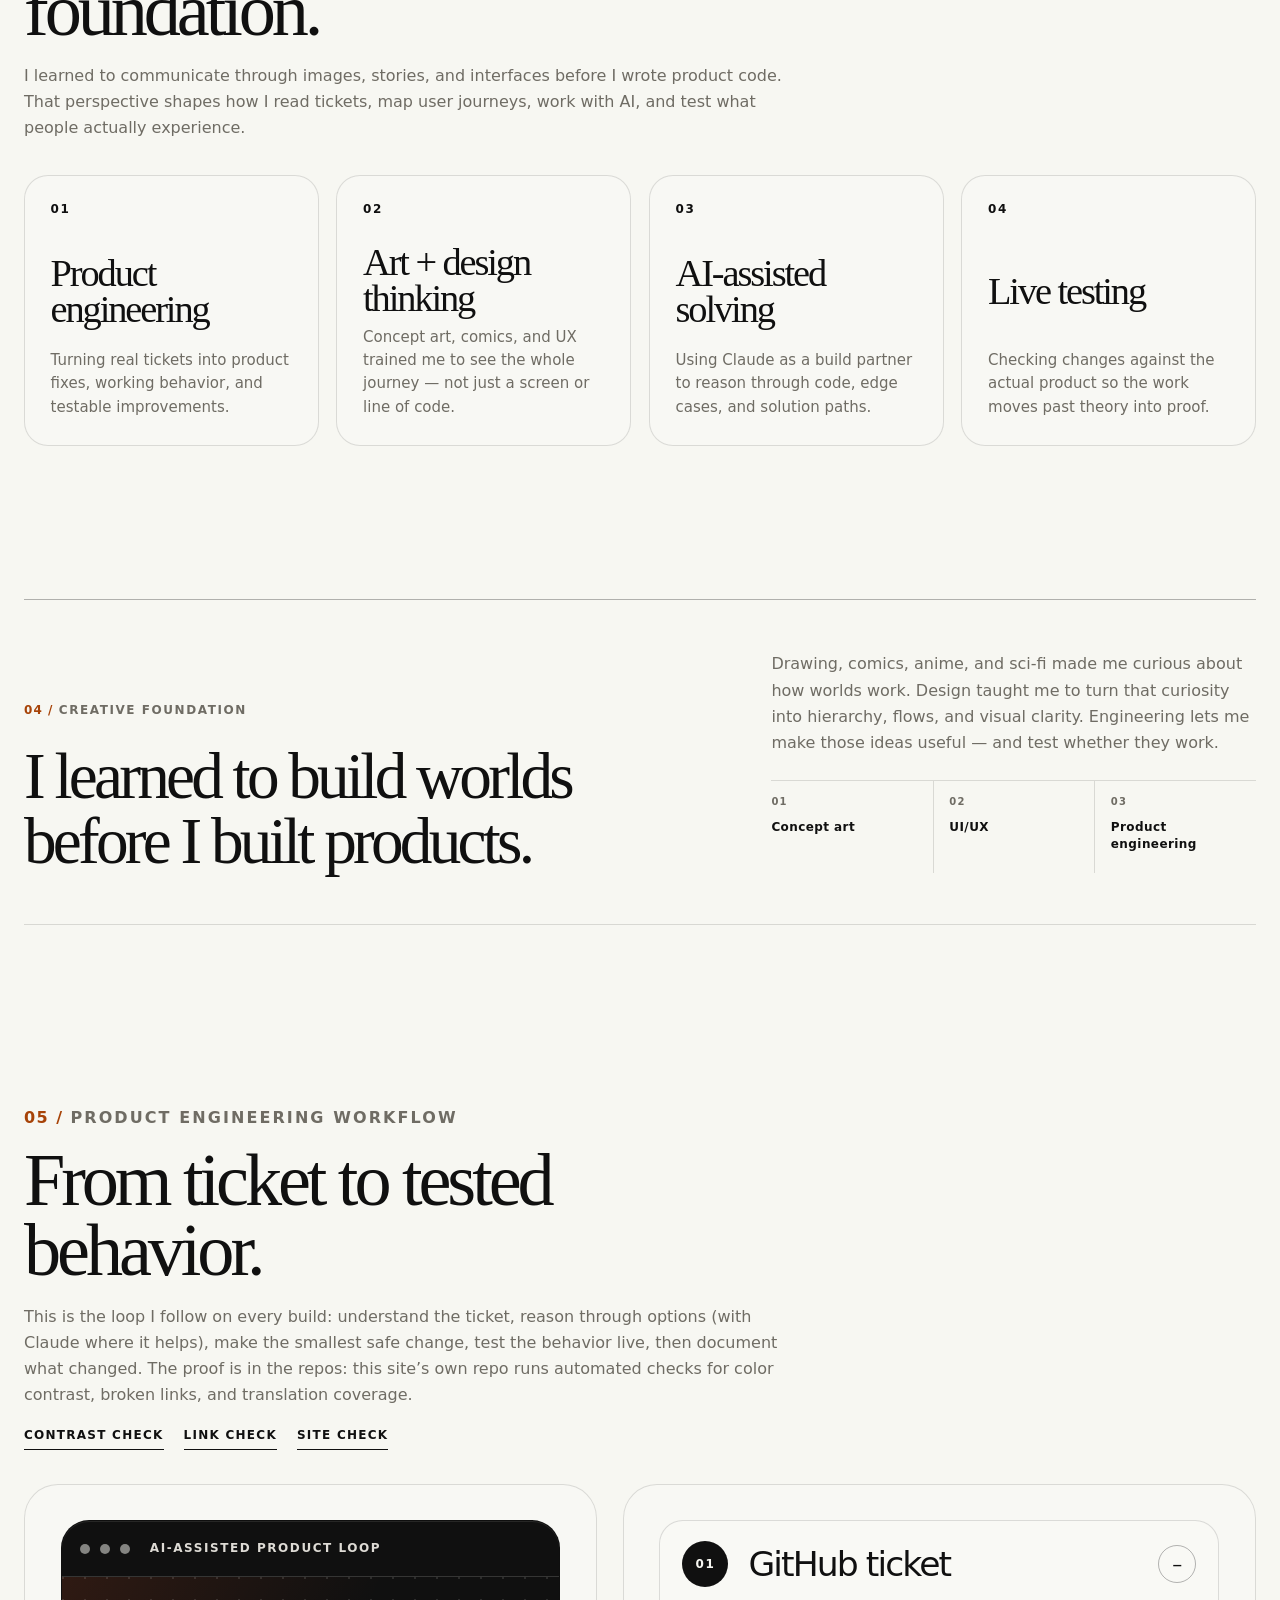
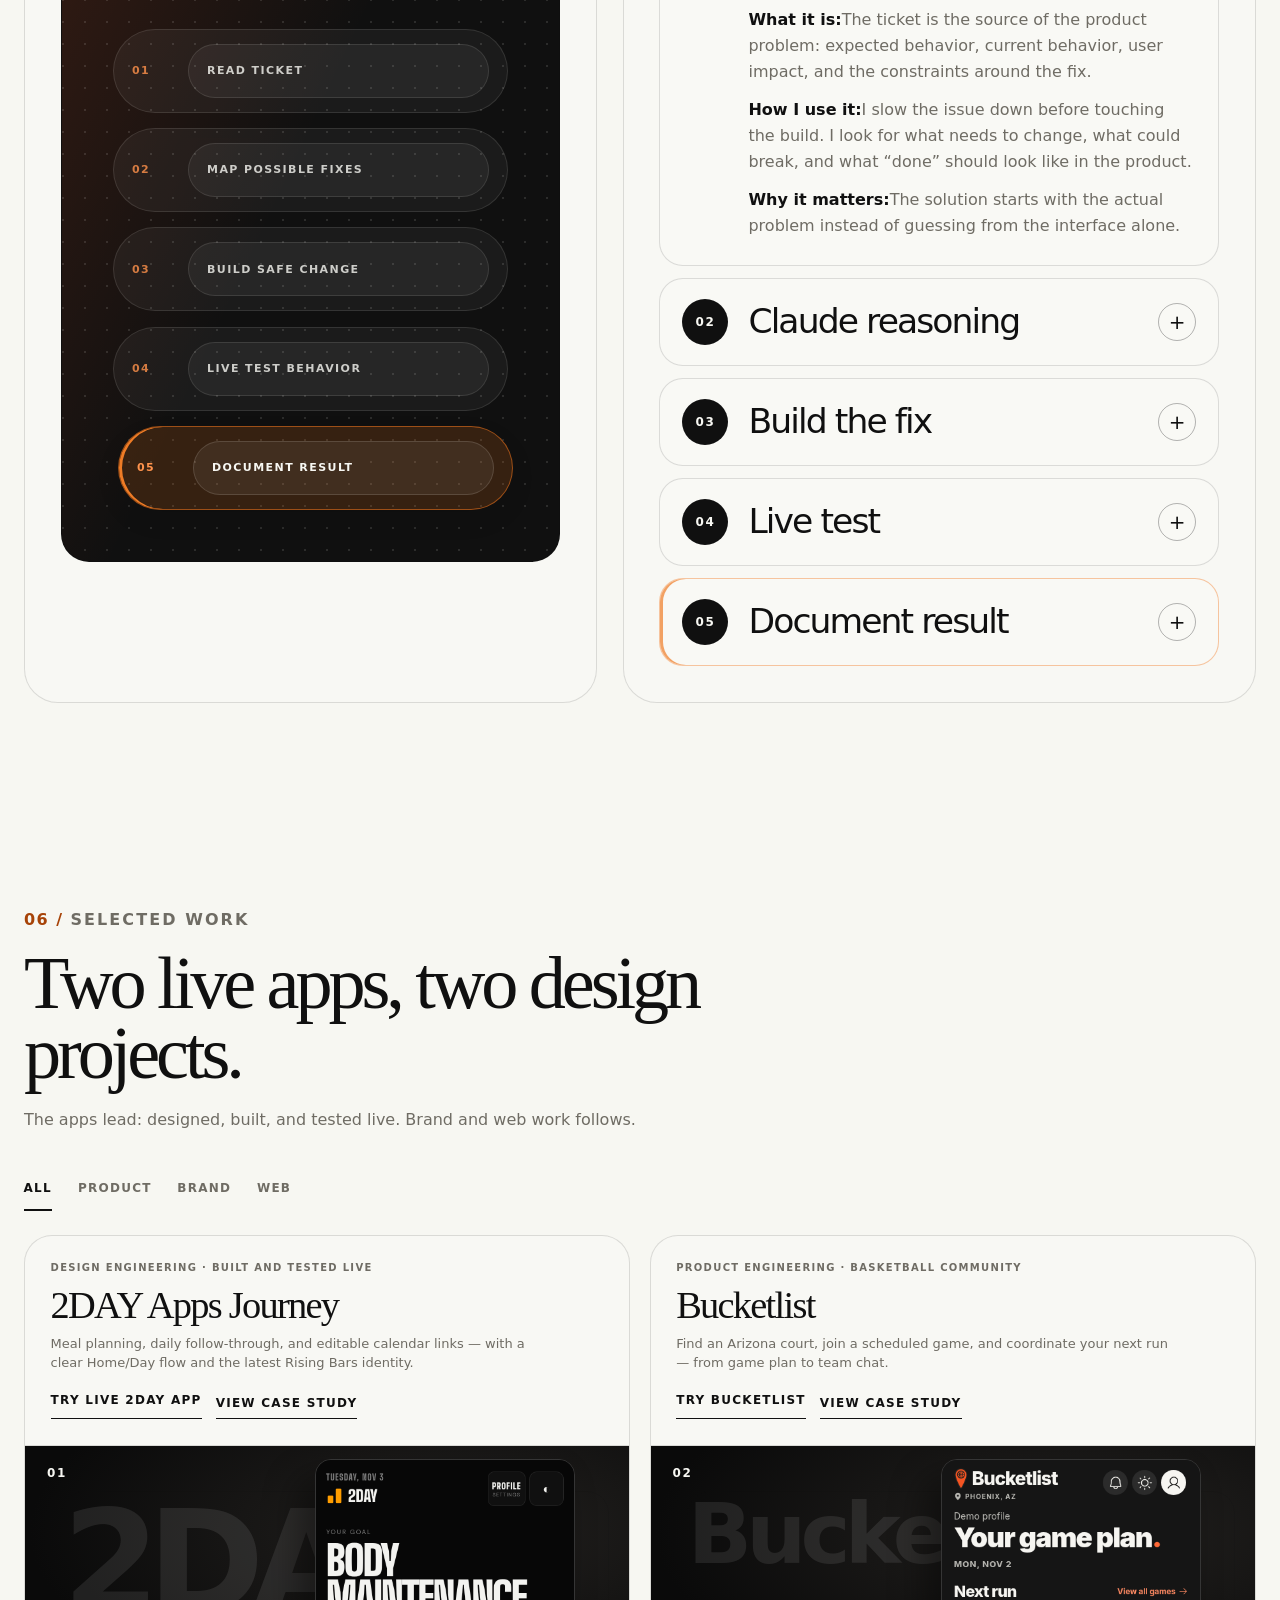
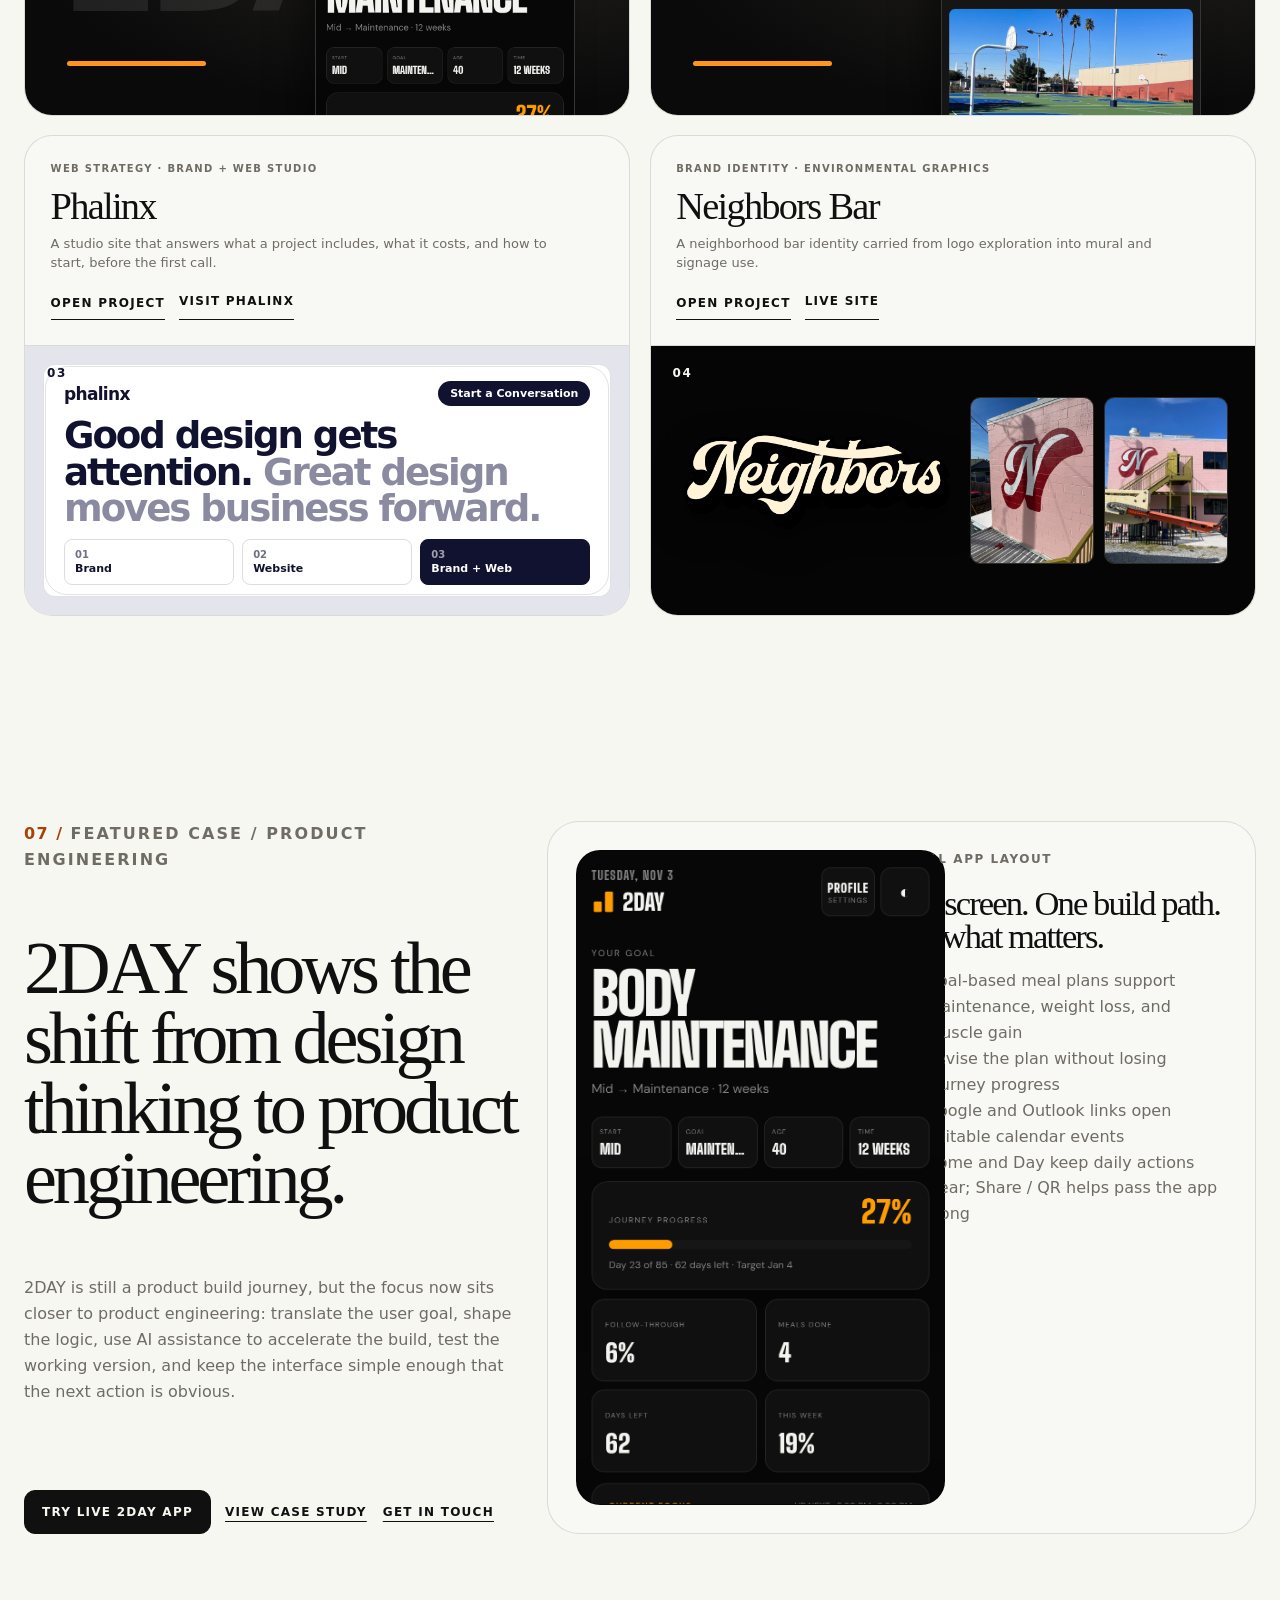
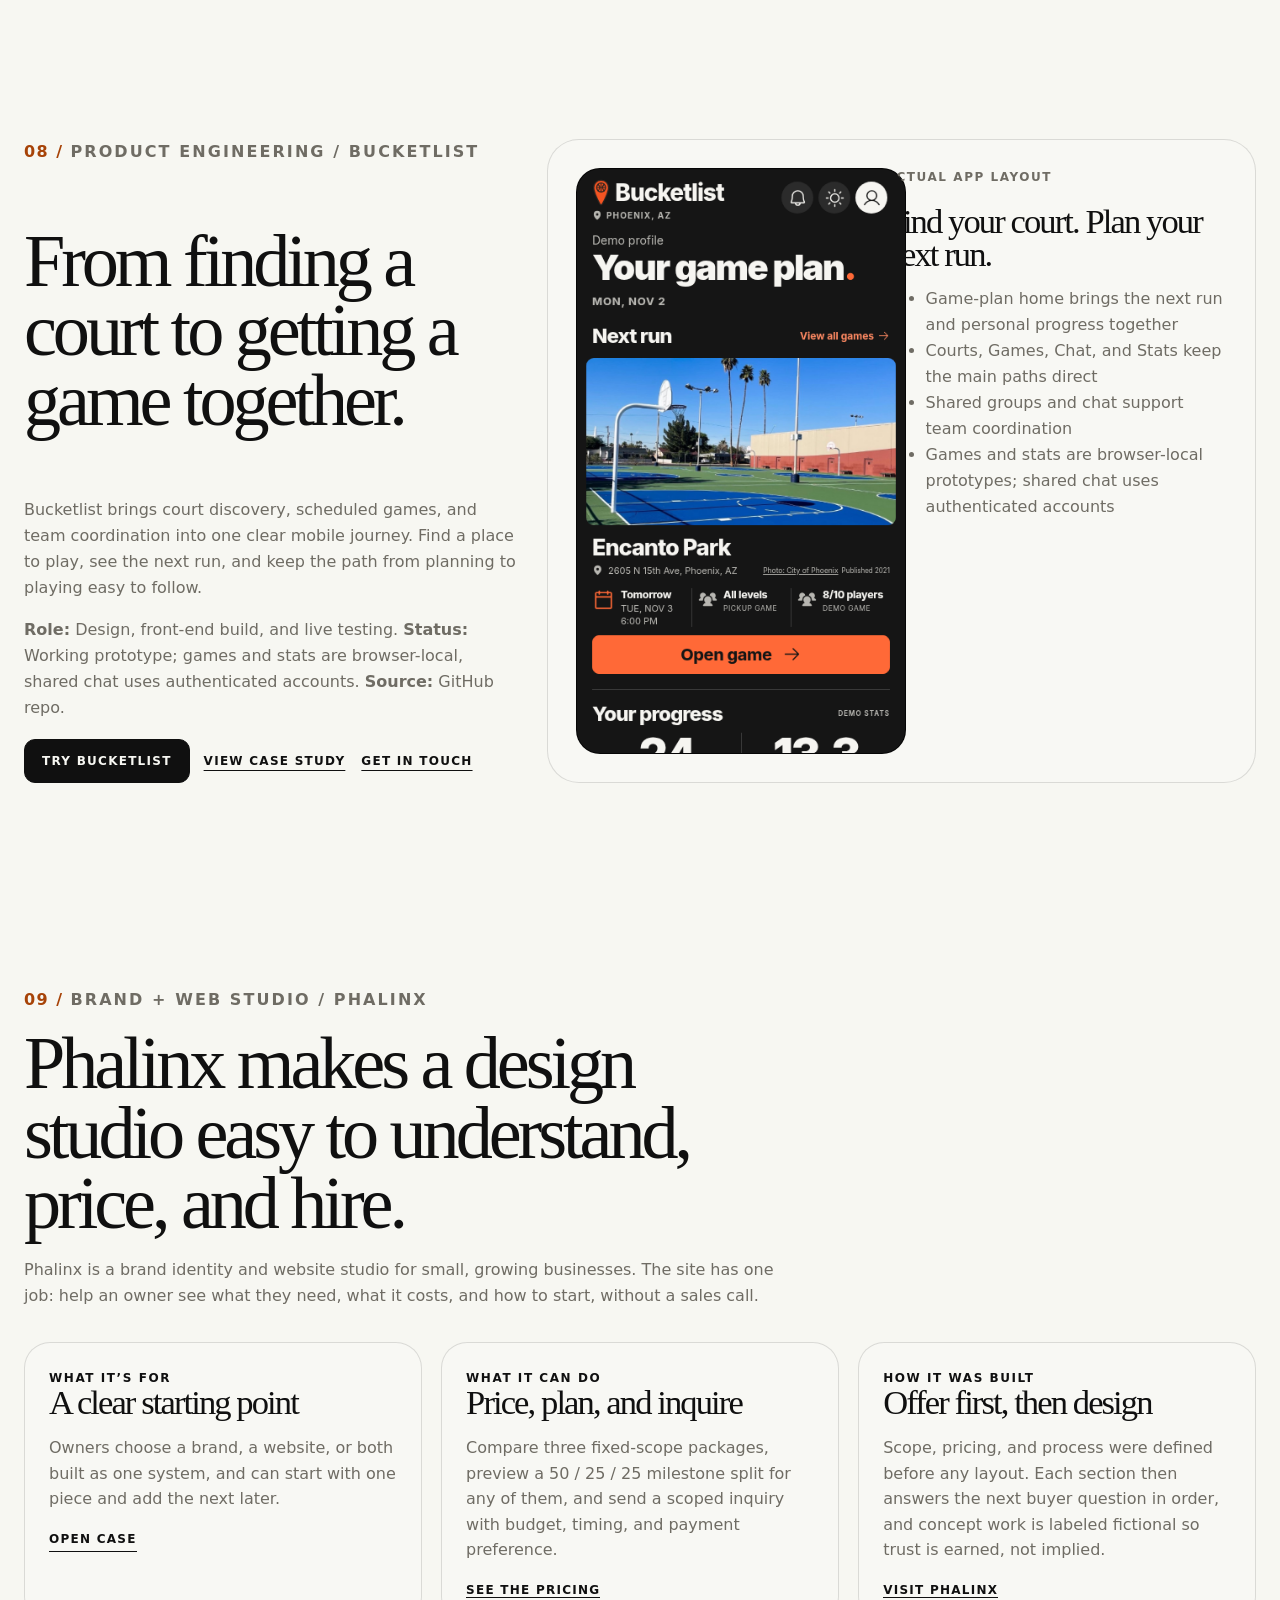
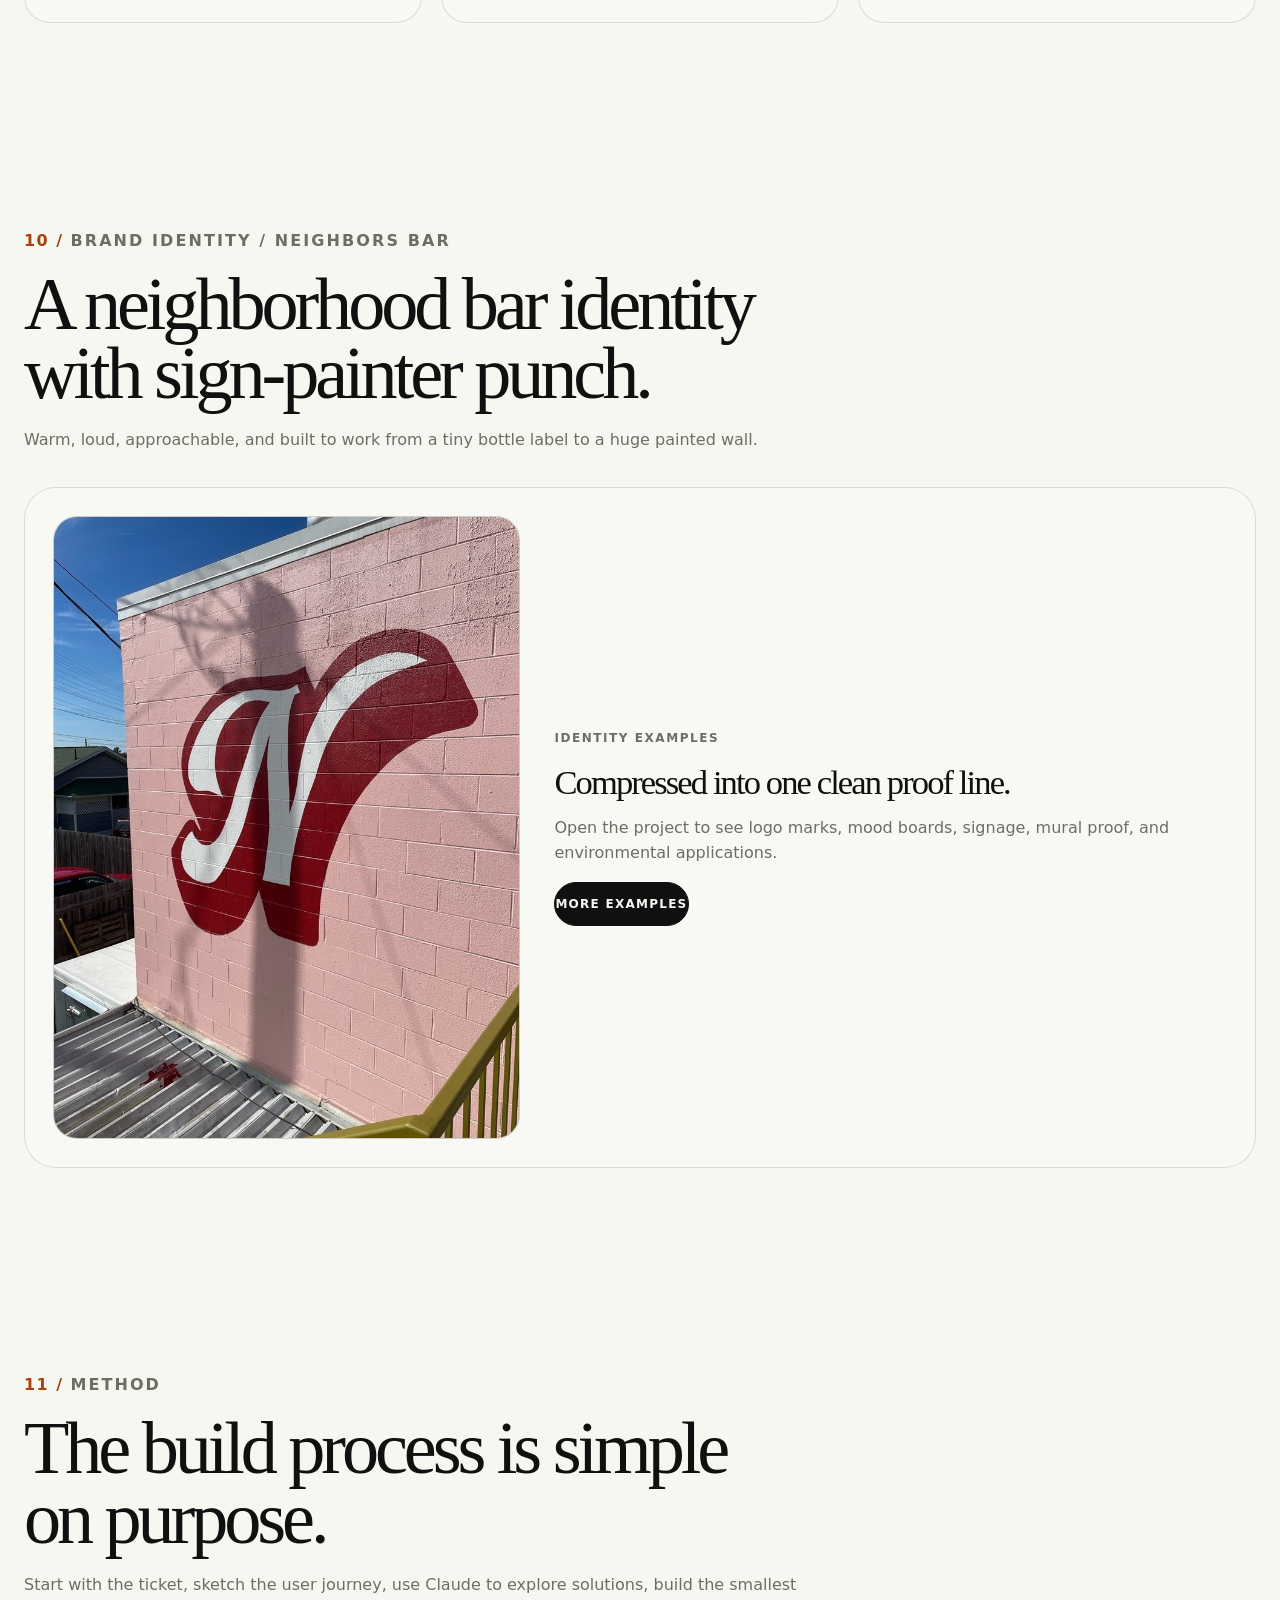
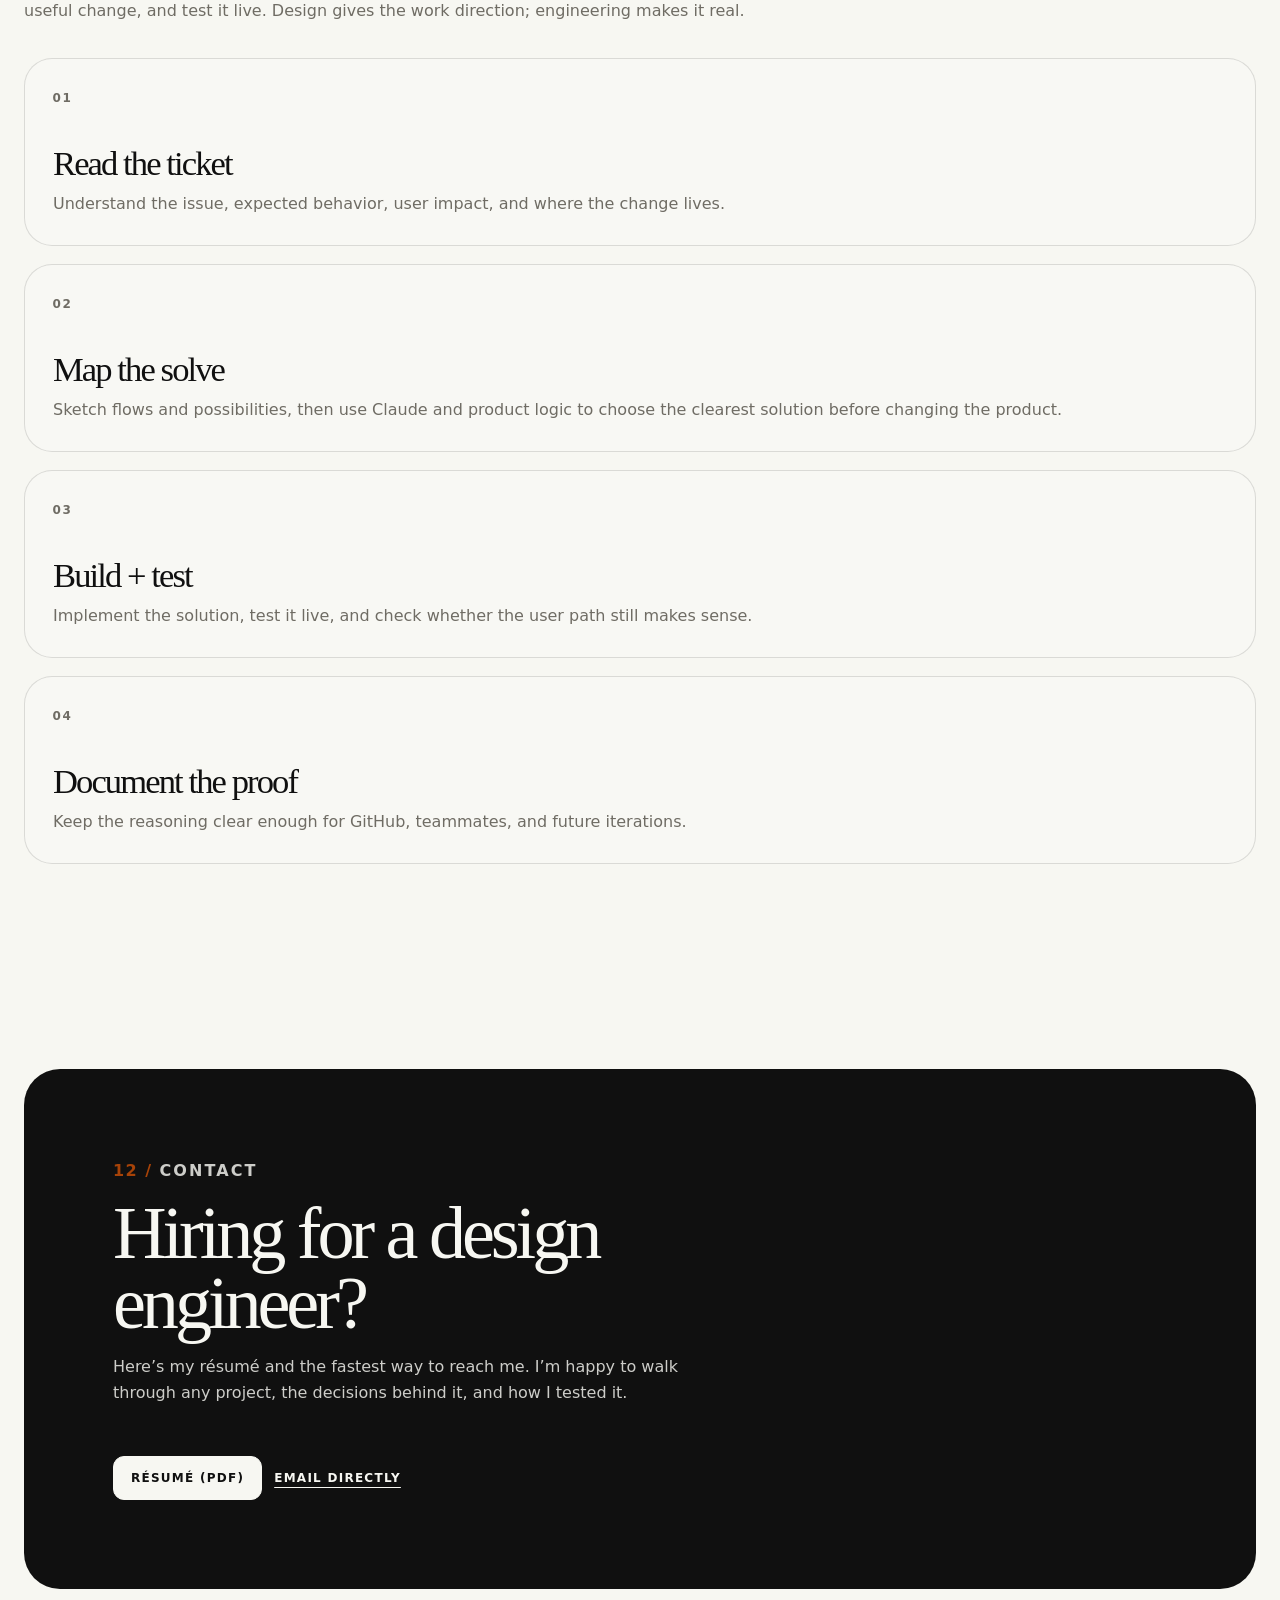
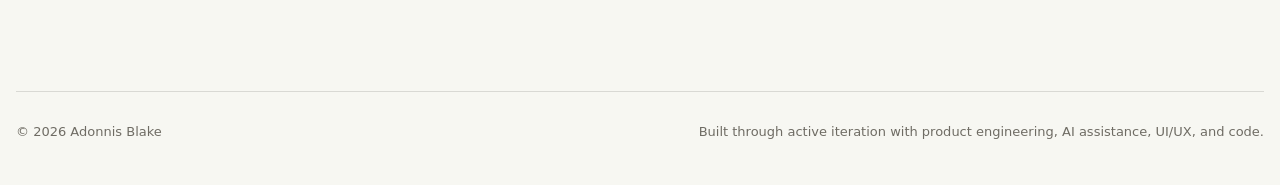
==== commit 62837258: "Replace Society 5ive with Phalinx in Selected Work Card 03 now shows a miniature of the Phalinx home" ====
--- a/index.html
+++ b/index.html
@@ -31,7 +31,7 @@
 <header class="site-header" data-reveal="">
 <a aria-label="Adonnis Blake home" class="brand" href="index.html#top">
 <span class="brand-mark"><img alt="" src="assets/brand/adonnis-brand-icon.png"/></span>
-<span class="brand-copy"><strong>Adonnis Blake</strong><small>Design Engineer · UI · Front-end</small></span>
+<span class="brand-copy"><strong>Adonnis Blake</strong><small data-i18n="Design Engineer · UI · Front-end">Design Engineer · UI · Front-end</small></span>
 </a>
 <nav aria-label="Primary navigation" class="site-nav">
 <a data-i18n="Work" href="#work">Work</a>
@@ -56,7 +56,7 @@
 <div class="hero-copy" data-reveal="">
 <p class="eyebrow">Design Engineer · Open to roles</p>
 <h1>I design interfaces and build them.</h1>
-<p class="lead">I’m Adonnis Blake, a design engineer with a concept art and UI/UX background. I ship working front-end, design the flows behind it, and test every change in the live product. I use Claude to move faster on reasoning and edge cases; the decisions and the code review are mine.</p>
+<p class="lead" data-i18n="I’m Adonnis Blake, a design engineer with a concept art and UI/UX background. I ship working front-end, design the flows behind it, and test every change in the live product. I use Claude to move faster on reasoning and edge cases; the decisions and the code review are mine.">I’m Adonnis Blake, a design engineer with a concept art and UI/UX background. I ship working front-end, design the flows behind it, and test every change in the live product. I use Claude to move faster on reasoning and edge cases; the decisions and the code review are mine.</p>
 <div class="hero-actions"><a class="button button-dark" href="#work">View live work</a> <a class="button button-ghost" href="assets/resume/adonnis-blake-resume.pdf" target="_blank" rel="noopener">Résumé (PDF)</a> <a class="button button-ghost" href="https://github.com/adoblake" target="_blank" rel="noopener">GitHub</a></div>
 </div>
 <aside aria-label="Portfolio summary card" class="hero-product" data-reveal="">
@@ -217,25 +217,22 @@
 </div>
 </div>
 </article>
-<article class="project-card" data-category="web" data-modal="society" data-reveal="">
-<button aria-label="Open Society 5ive project" class="project-visual visual-society" data-modal-open="society" type="button">
+<article class="project-card" data-category="web" data-modal="phalinx" data-reveal="">
+<button aria-label="Open Phalinx project" data-i18n-aria-label="Open Phalinx project" class="project-visual visual-phalinx" data-modal-open="phalinx" type="button">
 <span class="project-number">03</span>
-<div aria-hidden="true" class="society-mini">
-<div class="society-preview-masthead"><strong>Society 5ive</strong><i></i></div>
-<div class="society-preview-layout">
-<div class="society-preview-feature"></div>
-<div class="society-preview-side"><i></i><i></i></div>
-</div>
+<div aria-hidden="true" class="phalinx-mini">
+<div class="phalinx-preview-nav"><strong>phalinx</strong><i>Start a Conversation</i></div>
+<p class="phalinx-preview-headline">Good design gets attention. <span>Great design moves business forward.</span></p>
+<div class="phalinx-preview-tiers"><i><b>01</b>Brand</i><i><b>02</b>Website</i><i><b>03</b>Brand + Web</i></div>
 </div>
 </button>
 <div class="project-info">
-<p data-i18n="Web Strategy · Interior Design">Web Strategy · Interior Design</p>
-<h3 data-i18n="Society 5ive Site Restructure">Society 5ive Site Restructure</h3>
-<span data-i18n="Current site as the baseline, revamp attempt as the clearer service and portfolio path.">Current site as the baseline, revamp attempt as the clearer service and portfolio path.</span>
+<p data-i18n="Web Strategy · Brand + Web Studio">Web Strategy · Brand + Web Studio</p>
+<h3>Phalinx</h3>
+<span data-i18n="A studio site that answers what a project includes, what it costs, and how to start, before the first call.">A studio site that answers what a project includes, what it costs, and how to start, before the first call.</span>
 <div class="card-actions">
-<button class="text-button" data-i18n="Open project" data-modal-open="society" type="button">Open project</button>
-<a class="text-button" data-i18n="Current site" href="https://society5ive.com/" rel="noreferrer" target="_blank">Current site</a>
-<a class="text-button" data-i18n="Revamp" href="assets/society5ive/index.html" rel="noreferrer" target="_blank">Revamp</a>
+<button class="text-button" data-i18n="Open project" data-modal-open="phalinx" type="button">Open project</button>
+<a class="text-button" data-i18n="Visit Phalinx" href="https://phalinx.space/" rel="noopener noreferrer" target="_blank">Visit Phalinx</a>
 </div>
 </div>
 </article>
@@ -320,16 +317,16 @@
 </div>
 </div>
 </section>
-<section aria-labelledby="society-title" class="section simple-case" id="society-case">
-<div class="section-head compact" data-reveal="">
-<p class="eyebrow" data-i18n="Web strategy / Interior design">Web strategy / Interior design</p>
-<h2 data-i18n="Society 5ive needed a clearer story before deeper styling." id="society-title">Society 5ive needed a clearer story before deeper styling.</h2>
-<p data-i18n="The goal was not just to make pages prettier. It was to restructure the experience so services, proof, portfolio work, and contact paths made sense faster.">The goal was not just to make pages prettier. It was to restructure the experience so services, proof, portfolio work, and contact paths made sense faster.</p>
+<section aria-labelledby="phalinx-title" class="section simple-case" id="phalinx-case">
+<div class="section-head compact" data-reveal="">
+<p class="eyebrow" data-i18n="Brand + web studio / Phalinx">Brand + web studio / Phalinx</p>
+<h2 data-i18n="Phalinx makes a design studio easy to understand, price, and hire." id="phalinx-title">Phalinx makes a design studio easy to understand, price, and hire.</h2>
+<p data-i18n="Phalinx is a brand identity and website studio for small, growing businesses. The site has one job: help an owner see what they need, what it costs, and how to start, without a sales call.">Phalinx is a brand identity and website studio for small, growing businesses. The site has one job: help an owner see what they need, what it costs, and how to start, without a sales call.</p>
 </div>
 <div class="bento-grid" data-reveal="">
-<article><span data-i18n="Baseline">Baseline</span><h3 data-i18n="Current site">Current site</h3><p data-i18n="Use the live site as the reference point for what exists now.">Use the live site as the reference point for what exists now.</p><a class="text-button" data-i18n="Open current site" href="https://society5ive.com/" rel="noreferrer" target="_blank">Open current site</a></article>
-<article><span data-i18n="Attempt">Attempt</span><h3 data-i18n="Revamp build">Revamp build</h3><p data-i18n="A platform-flexible static direction with Home, About, Commercial, Residential, Portfolio, Journal, and Contact.">A platform-flexible static direction with Home, About, Commercial, Residential, Portfolio, Journal, and Contact.</p><a class="text-button" data-i18n="Open revamp" href="assets/society5ive/index.html" rel="noreferrer" target="_blank">Open revamp</a></article>
-<article><span data-i18n="Purpose">Purpose</span><h3 data-i18n="Make the path obvious">Make the path obvious</h3><p data-i18n="Help visitors understand what Society 5ive does, where it works, and why the projects matter.">Help visitors understand what Society 5ive does, where it works, and why the projects matter.</p><button class="text-button" data-i18n="Open case" data-modal-open="society" type="button">Open case</button></article>
+<article><span data-i18n="What it’s for">What it’s for</span><h3 data-i18n="A clear starting point">A clear starting point</h3><p data-i18n="Owners choose a brand, a website, or both built as one system, and can start with one piece and add the next later.">Owners choose a brand, a website, or both built as one system, and can start with one piece and add the next later.</p><button class="text-button" data-i18n="Open case" data-modal-open="phalinx" type="button">Open case</button></article>
+<article><span data-i18n="What it can do">What it can do</span><h3 data-i18n="Price, plan, and inquire">Price, plan, and inquire</h3><p data-i18n="Compare three fixed-scope packages, preview a 50 / 25 / 25 milestone split for any of them, and send a scoped inquiry with budget, timing, and payment preference.">Compare three fixed-scope packages, preview a 50 / 25 / 25 milestone split for any of them, and send a scoped inquiry with budget, timing, and payment preference.</p><a class="text-button" data-i18n="See the pricing" href="https://phalinx.space/#packages" rel="noopener noreferrer" target="_blank">See the pricing</a></article>
+<article><span data-i18n="How it was built">How it was built</span><h3 data-i18n="Offer first, then design">Offer first, then design</h3><p data-i18n="Scope, pricing, and process were defined before any layout. Each section then answers the next buyer question in order, and concept work is labeled fictional so trust is earned, not implied.">Scope, pricing, and process were defined before any layout. Each section then answers the next buyer question in order, and concept work is labeled fictional so trust is earned, not implied.</p><a class="text-button" data-i18n="Visit Phalinx" href="https://phalinx.space/" rel="noopener noreferrer" target="_blank">Visit Phalinx</a></article>
 </div>
 </section>
 <section aria-labelledby="neighbors-title" class="section simple-case" id="neighbors-case">
--- a/work-showcase.css
+++ b/work-showcase.css
@@ -304,3 +304,55 @@
   .work-section .visual-society .society-mini { padding: 12px; }
   .society-preview-masthead i { display: none; }
 }
+
+/* Phalinx: a miniature of the live studio homepage (navy type on white). */
+.work-section .visual-phalinx {
+  display: grid;
+  place-items: stretch;
+  padding: 18px !important;
+  background: #e4e4ec;
+}
+.work-section .visual-phalinx .project-number { color: #10122f; }
+.work-section .visual-phalinx .phalinx-mini {
+  display: grid;
+  grid-template-rows: auto 1fr auto;
+  width: 100%;
+  height: 100%;
+  min-height: 0;
+  padding: 16px 20px 18px;
+  gap: 12px;
+  border: 1px solid rgba(16, 18, 47, .12);
+  border-radius: 12px;
+  background: #ffffff;
+  color: #10122f;
+  font-family: var(--font-sans);
+  text-align: left;
+  transition: transform .65s var(--ease);
+}
+.project-card:hover .visual-phalinx .phalinx-mini { transform: translateY(-5px); }
+.phalinx-preview-nav { display: flex; align-items: center; justify-content: space-between; gap: 10px; }
+.phalinx-preview-nav strong { font-size: 17px; font-weight: 800; letter-spacing: -.04em; }
+.phalinx-preview-nav i {
+  font-style: normal; font-size: 11px; font-weight: 600; white-space: nowrap;
+  padding: 6px 12px; border-radius: 100px; background: #10122f; color: #ffffff;
+}
+.phalinx-preview-headline {
+  align-self: center; margin: 0;
+  font-size: clamp(22px, 2.9vw, 40px); font-weight: 800; line-height: .98; letter-spacing: -.055em;
+}
+.phalinx-preview-headline span { color: #8a8aa1; }
+.phalinx-preview-tiers { display: grid; grid-template-columns: repeat(3, minmax(0, 1fr)); gap: 8px; }
+.phalinx-preview-tiers i {
+  font-style: normal; font-size: 11px; font-weight: 600; padding: 9px 10px;
+  border: 1px solid rgba(16, 18, 47, .14); border-radius: 8px; white-space: nowrap; overflow: hidden; text-overflow: ellipsis;
+}
+.phalinx-preview-tiers i:last-child { background: #10122f; color: #ffffff; border-color: #10122f; }
+.phalinx-preview-tiers b { display: block; font-size: 10px; opacity: .6; margin-bottom: 2px; }
+@media (max-width: 640px) {
+  .work-section .visual-phalinx { padding: 10px !important; }
+  .work-section .visual-phalinx .phalinx-mini { padding: 28px 12px 12px; gap: 8px; }
+  .phalinx-preview-nav i { display: none; }
+}
+@media (prefers-reduced-motion: reduce) {
+  .project-card:hover .visual-phalinx .phalinx-mini { transform: none; }
+}
